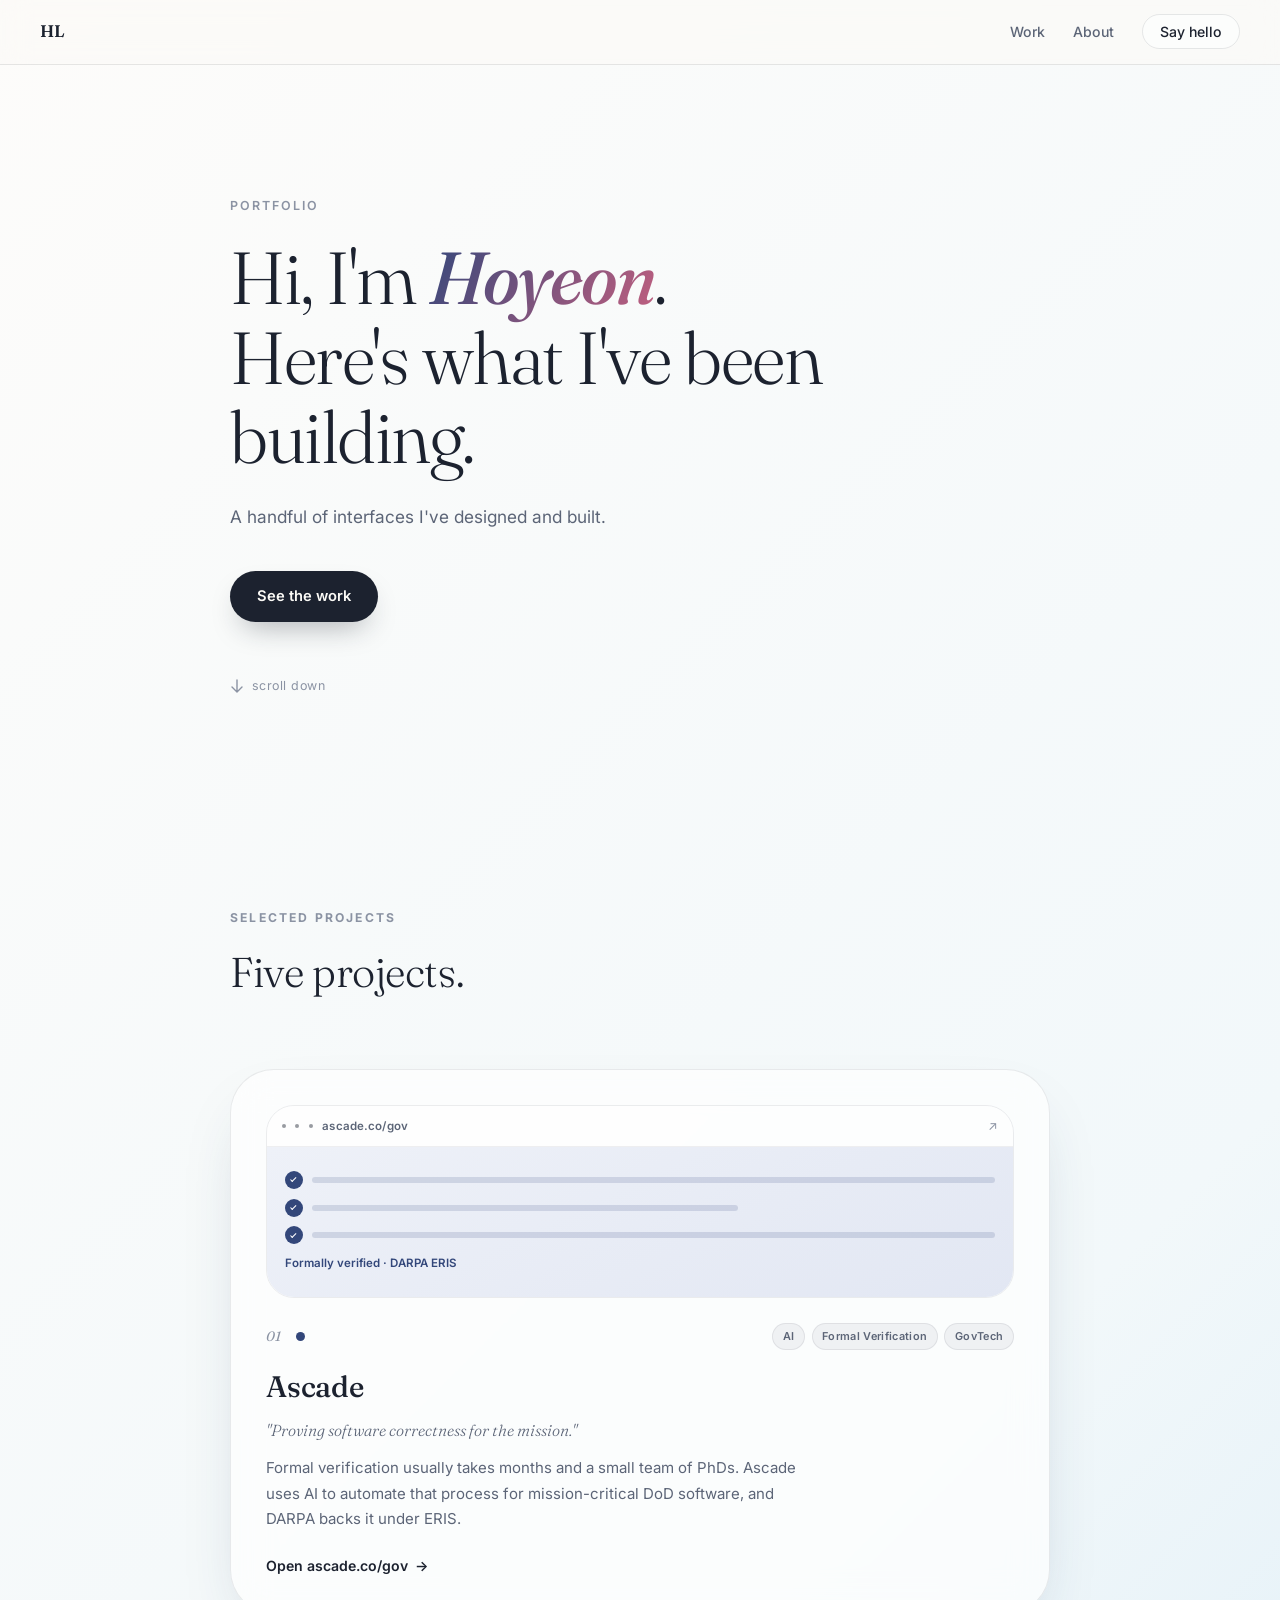
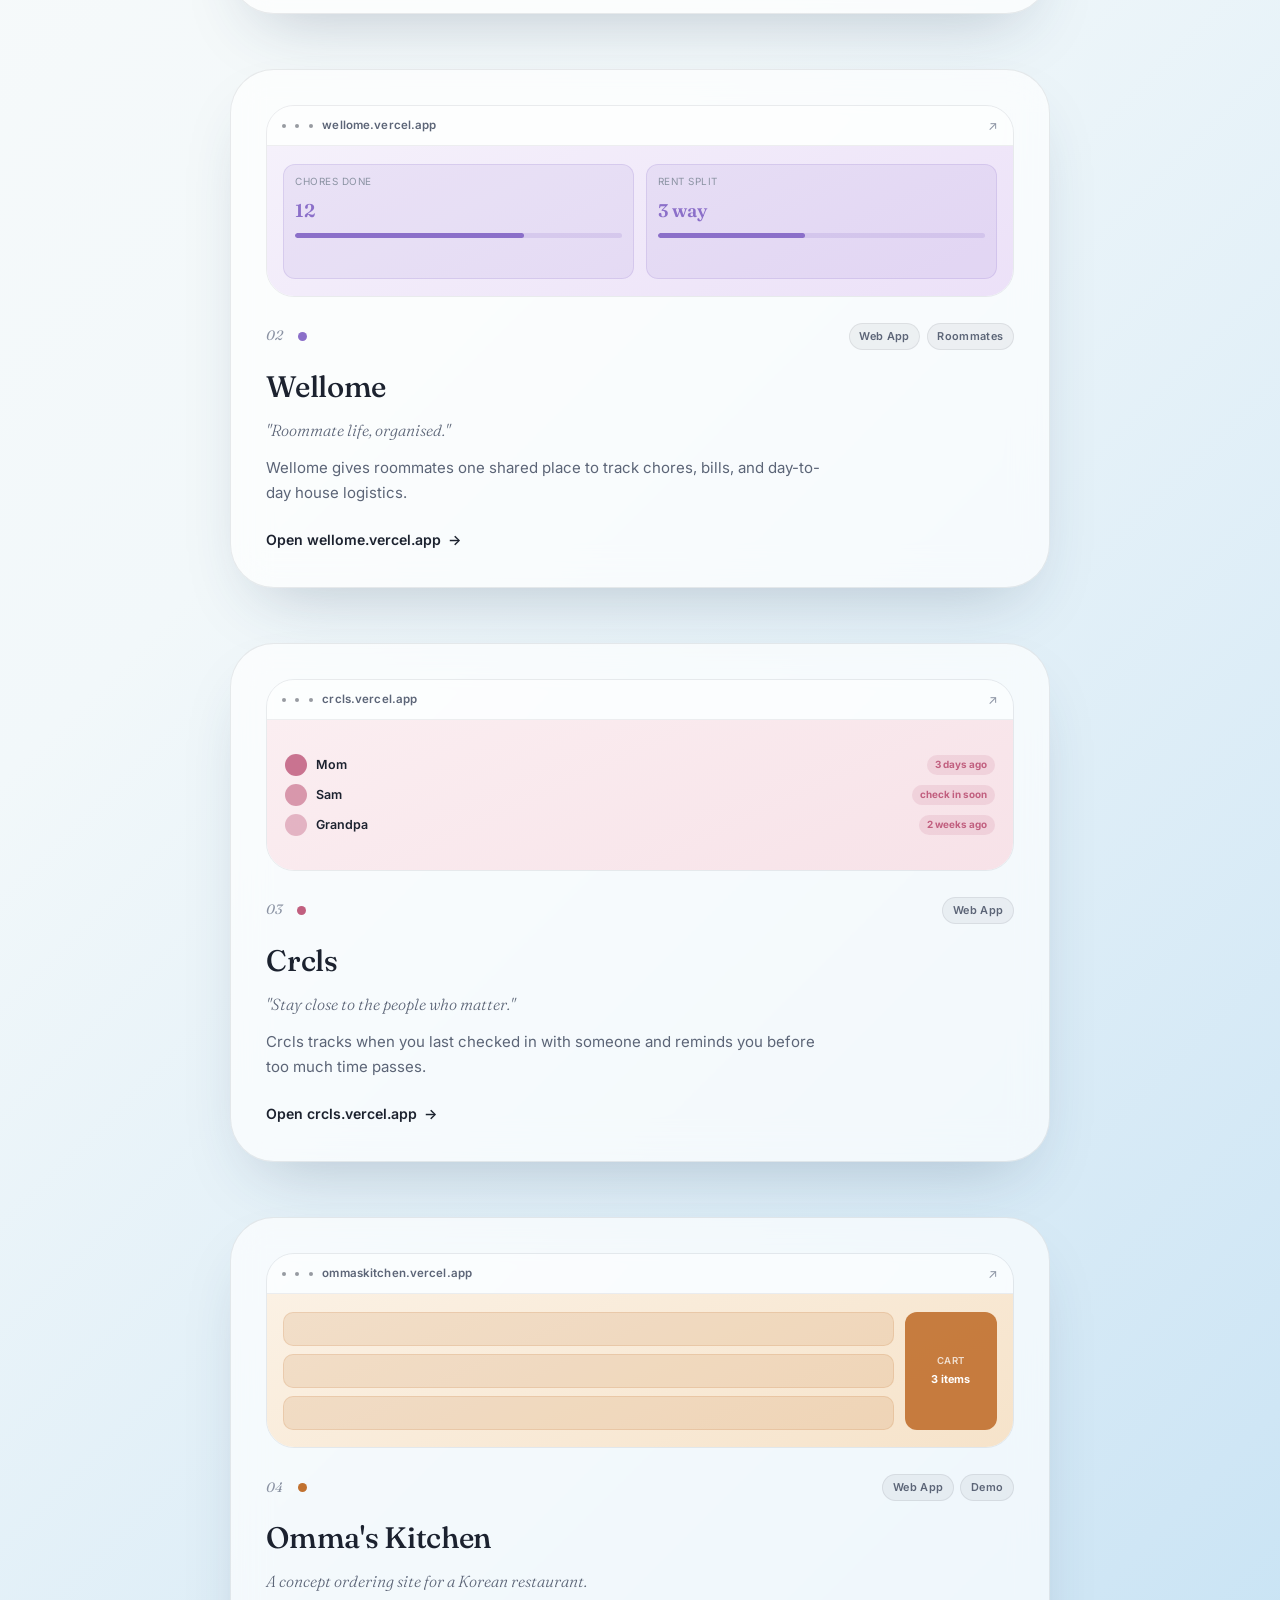
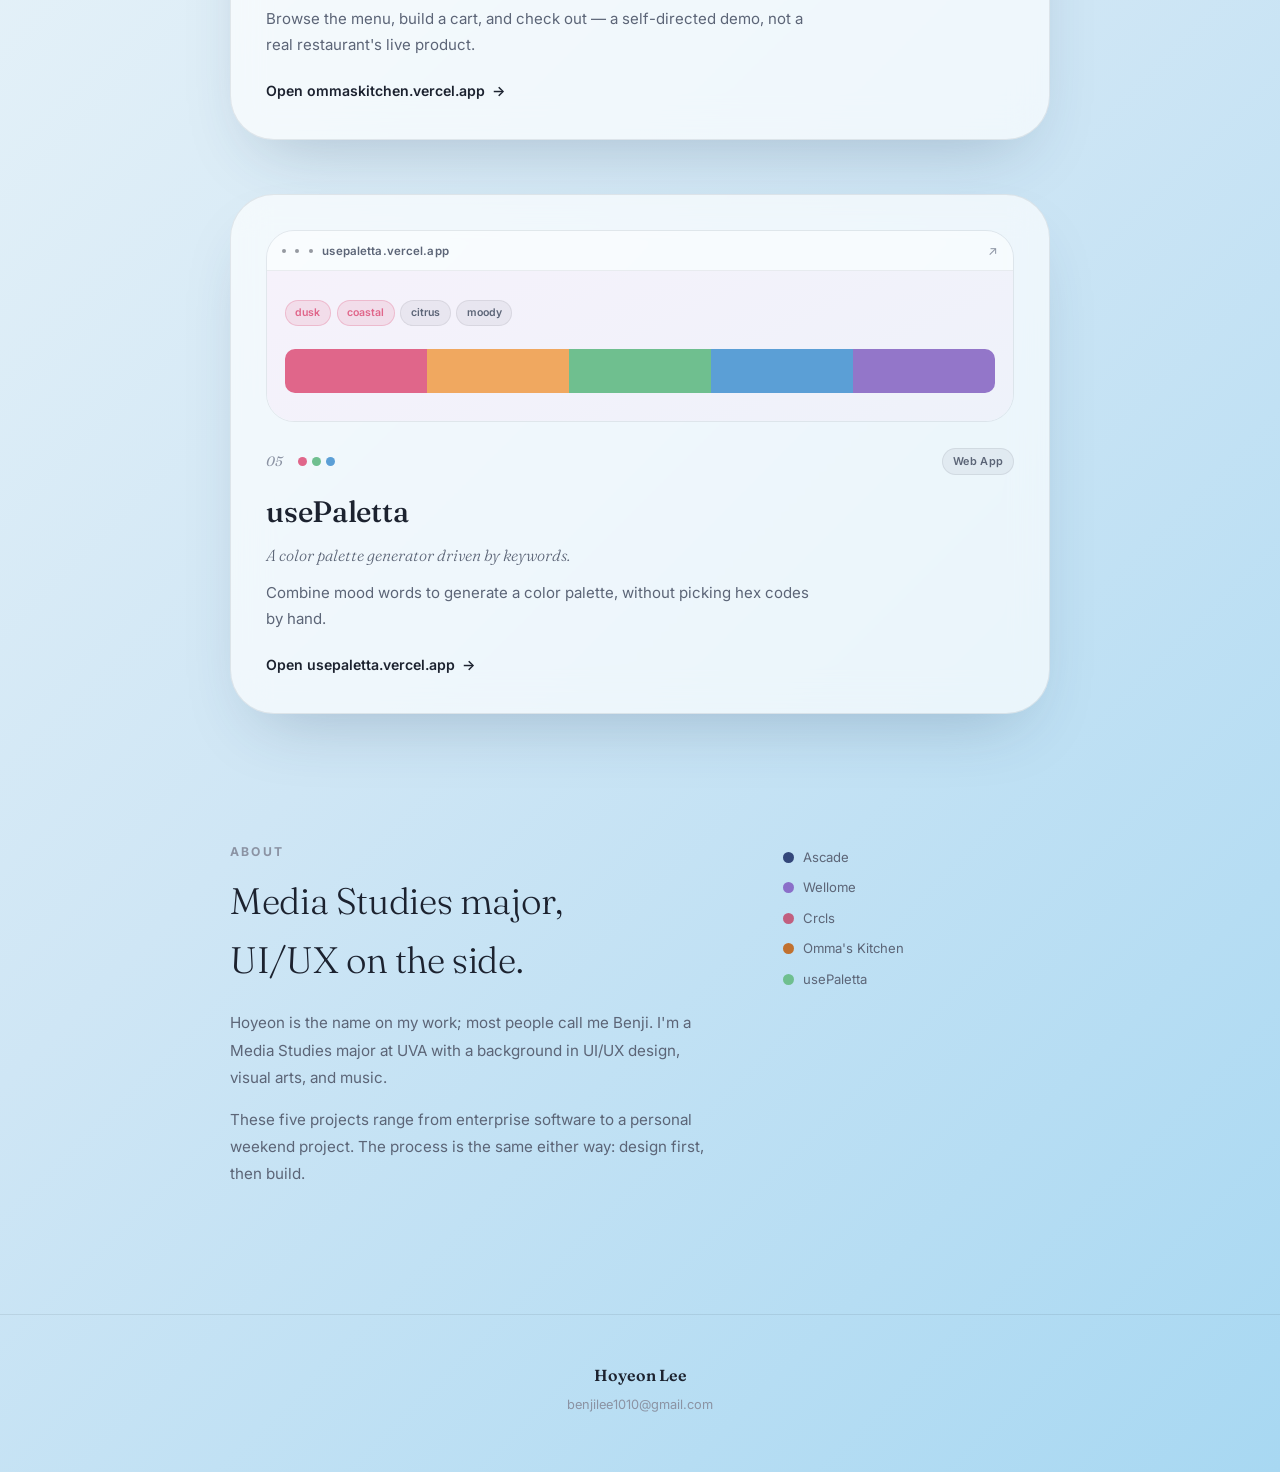
==== index.html @ 2f6b24cb "Clarify Omma's Kitchen is a demo, not a real restaurant product Co-Authored-By: Claude Sonnet 5 <nor" ====
<!DOCTYPE html>
<html lang="en">
<head>
<meta charset="UTF-8" />
<meta name="viewport" content="width=device-width, initial-scale=1.0" />
<title>Hoyeon Lee</title>
<meta name="description" content="Hoyeon Lee's portfolio — Ascade, Wellome, Crcls, Omma's Kitchen, and usePaletta." />
<meta name="color-scheme" content="light" />
<link rel="preconnect" href="https://fonts.googleapis.com" />
<link rel="preconnect" href="https://fonts.gstatic.com" crossorigin />
<link href="https://fonts.googleapis.com/css2?family=Inter:wght@400;500;600;700&family=Fraunces:ital,opsz,wght@0,9..144,300;0,9..144,500;0,9..144,600;1,9..144,300;1,9..144,500&display=swap" rel="stylesheet" />

<style>
  :root {
    color-scheme: light;
    --paper:      #fbfaf6;
    --sky-1:      #fdfcfa;
    --sky-2:      #f2f8fa;
    --sky-3:      #cfe6f5;
    --sky-4:      #a8d8f2;
    --ink:        #1c222f;
    --ink-soft:   #5c6577;
    --ink-faint:  #8b93a3;
    --line:       rgba(28, 34, 47, 0.1);
    --card-bg:    rgba(255, 255, 255, 0.66);
    --card-line:  rgba(28, 34, 47, 0.09);
    --shadow:     0 30px 70px -30px rgba(31, 56, 90, 0.28);

    --c-ascade:   #33477a;
    --c-omma:     #c1712f;
    --c-wellome:  #8b6fc9;
    --c-crcls:    #c15f7f;
    --c-paletta1: #e0668a;
    --c-paletta2: #f0a860;
    --c-paletta3: #6fbf8f;
    --c-paletta4: #5b9fd6;
    --c-paletta5: #9376c9;

    --font-display: 'Fraunces', Georgia, serif;
    --font-body: 'Inter', system-ui, -apple-system, sans-serif;

    font-size: 16px;
  }

  * , *::before, *::after { box-sizing: border-box; margin: 0; padding: 0; }

  html { scroll-behavior: smooth; }
  @media (prefers-reduced-motion: reduce) {
    html { scroll-behavior: auto; }
    * { animation-duration: 0.001ms !important; transition-duration: 0.001ms !important; }
  }

  body {
    font-family: var(--font-body);
    color: var(--ink);
    line-height: 1.6;
    background: linear-gradient(
      135deg,
      var(--sky-1) 0%,
      var(--sky-2) 40%,
      var(--sky-3) 72%,
      var(--sky-4) 100%
    );
    overflow-x: hidden;
  }

  a { color: inherit; }

  ::selection { background: var(--sky-4); color: var(--ink); }

  /* ── NAV ─────────────────────────────────────────── */
  .nav {
    position: fixed;
    top: 0; left: 0; right: 0;
    z-index: 100;
    display: flex;
    align-items: center;
    justify-content: space-between;
    padding: 1.15rem 2.5rem;
    background: rgba(251, 250, 246, 0.68);
    backdrop-filter: blur(14px);
    -webkit-backdrop-filter: blur(14px);
    border-bottom: 1px solid var(--line);
  }

  .nav-mark {
    font-family: var(--font-display);
    font-weight: 600;
    font-size: 1.05rem;
    letter-spacing: -0.02em;
  }

  .nav-links {
    display: flex;
    align-items: center;
    gap: 1.75rem;
    list-style: none;
  }

  .nav-links a {
    text-decoration: none;
    font-size: 0.88rem;
    font-weight: 500;
    color: var(--ink-soft);
    transition: color 0.2s;
  }
  .nav-links a:hover { color: var(--ink); }

  .nav-cta {
    padding: 0.5rem 1.05rem;
    border-radius: 40px;
    border: 1px solid var(--line);
    background: rgba(255, 255, 255, 0.55);
    color: var(--ink) !important;
    transition: background 0.2s, border-color 0.2s;
  }
  .nav-cta:hover { background: #fff; border-color: rgba(28,34,47,0.18); }

  /* ── HERO ────────────────────────────────────────── */
  .hero {
    min-height: 92vh;
    display: flex;
    flex-direction: column;
    justify-content: center;
    padding: 8rem 2.5rem 4rem;
    max-width: 900px;
    margin: 0 auto;
  }

  .hero-eyebrow {
    font-size: 0.78rem;
    font-weight: 600;
    letter-spacing: 0.16em;
    text-transform: uppercase;
    color: var(--ink-faint);
    margin-bottom: 1.4rem;
  }

  .hero-title {
    font-family: var(--font-display);
    font-weight: 300;
    font-size: clamp(2.6rem, 6.4vw, 4.6rem);
    line-height: 1.08;
    letter-spacing: -0.02em;
    text-wrap: balance;
    margin-bottom: 1.6rem;
  }
  .hero-title em {
    font-style: italic;
    font-weight: 500;
    background: linear-gradient(120deg, var(--c-ascade), var(--c-crcls));
    -webkit-background-clip: text;
    background-clip: text;
    -webkit-text-fill-color: transparent;
  }

  .hero-sub {
    font-size: 1.08rem;
    color: var(--ink-soft);
    max-width: 480px;
    line-height: 1.75;
    margin-bottom: 2.4rem;
  }

  .btn-primary {
    display: inline-flex;
    align-items: center;
    gap: 0.5rem;
    width: fit-content;
    padding: 0.85rem 1.7rem;
    background: var(--ink);
    color: var(--paper);
    text-decoration: none;
    border-radius: 40px;
    font-weight: 600;
    font-size: 0.92rem;
    transition: transform 0.2s, box-shadow 0.2s;
    box-shadow: 0 14px 30px -12px rgba(28, 34, 47, 0.4);
  }
  .btn-primary:hover { transform: translateY(-2px); box-shadow: 0 18px 36px -12px rgba(28,34,47,0.5); }

  .scroll-hint {
    margin-top: 3.4rem;
    font-size: 0.78rem;
    color: var(--ink-faint);
    display: flex;
    align-items: center;
    gap: 0.5rem;
    letter-spacing: 0.04em;
  }
  .scroll-hint svg { animation: bob 2.2s ease-in-out infinite; }
  @keyframes bob { 0%,100%{ transform: translateY(0);} 50%{ transform: translateY(5px);} }

  /* ── WORK ────────────────────────────────────────── */
  .work {
    scroll-margin-top: 90px;
    max-width: 900px;
    margin: 0 auto;
    padding: 2rem 2.5rem 6rem;
  }

  .section-header { padding: 3rem 0 4rem; }
  .section-label {
    font-size: 0.76rem;
    font-weight: 700;
    letter-spacing: 0.18em;
    text-transform: uppercase;
    color: var(--ink-faint);
    margin-bottom: 0.7rem;
  }
  .section-title {
    font-family: var(--font-display);
    font-weight: 300;
    font-size: clamp(1.9rem, 3.6vw, 2.6rem);
    letter-spacing: -0.01em;
    text-wrap: balance;
  }

  .cards { display: flex; flex-direction: column; gap: 3.4rem; }

  .card {
    position: relative;
    display: block;
    text-decoration: none;
    color: inherit;
    border-radius: clamp(28px, 5vw, 44px);
    background: var(--card-bg);
    border: 1px solid var(--card-line);
    box-shadow: var(--shadow);
    backdrop-filter: blur(18px);
    -webkit-backdrop-filter: blur(18px);
    padding: clamp(1.4rem, 3vw, 2.2rem);
    opacity: 0;
    transform: translateY(28px);
    transition: opacity 0.7s ease, transform 0.7s ease, box-shadow 0.3s ease, border-color 0.3s ease;
  }
  .card.visible { opacity: 1; transform: translateY(0); }
  .card:hover {
    box-shadow: 0 40px 90px -32px rgba(31, 56, 90, 0.36);
    border-color: rgba(28,34,47,0.16);
  }
  .card:hover .card-preview { transform: translateY(-3px); }
  .card:hover .card-cta { gap: 0.6rem; }

  .card-preview {
    border-radius: clamp(18px, 3vw, 28px);
    overflow: hidden;
    border: 1px solid rgba(28,34,47,0.08);
    margin-bottom: 1.6rem;
    transition: transform 0.35s ease;
  }

  .preview-bar {
    display: flex;
    align-items: center;
    gap: 0.6rem;
    padding: 0.6rem 0.9rem;
    background: rgba(255,255,255,0.5);
    border-bottom: 1px solid rgba(28,34,47,0.07);
  }
  .preview-dot { width: 4px; height: 4px; border-radius: 50%; background: currentColor; opacity: .45; }
  .preview-url {
    font-family: var(--font-body);
    font-size: 0.72rem;
    font-weight: 600;
    letter-spacing: 0.01em;
    color: var(--ink-soft);
  }
  .preview-arrow {
    margin-left: auto;
    font-size: 0.78rem;
    color: var(--ink-faint);
  }

  .preview-content { padding: 1.4rem 1.1rem; min-height: 150px; display: flex; flex-direction: column; justify-content: center; gap: 0.6rem; }

  .card-num {
    font-family: var(--font-display);
    font-style: italic;
    font-size: 0.85rem;
    color: var(--ink-faint);
  }

  .card-meta {
    display: flex;
    align-items: center;
    gap: 0.9rem;
    margin-bottom: 0.8rem;
  }

  .swatch-key { display: flex; gap: 0.32rem; }
  .swatch-key span { width: 9px; height: 9px; border-radius: 50%; display: block; }

  .tags { display: flex; gap: 0.4rem; flex-wrap: wrap; margin-left: auto; }
  .tag {
    font-size: 0.68rem;
    font-weight: 600;
    letter-spacing: 0.03em;
    padding: 0.24rem 0.6rem;
    border-radius: 40px;
    background: rgba(28,34,47,0.05);
    color: var(--ink-soft);
    border: 1px solid rgba(28,34,47,0.08);
  }

  .card-title {
    font-family: var(--font-display);
    font-weight: 500;
    font-size: clamp(1.4rem, 2.6vw, 1.85rem);
    letter-spacing: -0.01em;
    margin-bottom: 0.5rem;
  }

  .card-tagline {
    font-family: var(--font-display);
    font-style: italic;
    font-weight: 300;
    font-size: 1rem;
    color: var(--ink-soft);
    margin-bottom: 0.7rem;
  }

  .card-desc {
    font-size: 0.94rem;
    color: var(--ink-soft);
    line-height: 1.7;
    max-width: 560px;
    margin-bottom: 1.3rem;
  }

  .card-cta {
    display: inline-flex;
    align-items: center;
    gap: 0.4rem;
    font-weight: 600;
    font-size: 0.88rem;
    transition: gap 0.2s ease;
  }

  /* ── project-specific preview art ─────────────────── */
  .preview-ascade .preview-content { background: linear-gradient(155deg, #eef1f8, #e2e7f3); }
  .ascade-row { display: flex; align-items: center; gap: 0.55rem; }
  .ascade-check {
    width: 18px; height: 18px; border-radius: 50%;
    background: var(--c-ascade); flex-shrink: 0;
    display: flex; align-items: center; justify-content: center;
  }
  .ascade-check::after { content: ''; width: 6px; height: 3px; border-left: 1.5px solid #fff; border-bottom: 1.5px solid #fff; transform: rotate(-45deg) translateY(-1px); }
  .ascade-bar { height: 6px; border-radius: 4px; background: rgba(51,71,122,0.16); flex: 1; }
  .ascade-bar.short { max-width: 60%; }
  .ascade-line { font-size: 0.72rem; color: var(--c-ascade); font-weight: 600; }

  .preview-omma .preview-content { background: linear-gradient(155deg, #fbf1e4, #f6e3ca); flex-direction: row; align-items: stretch; gap: 0.7rem; padding: 1.1rem 1rem; }
  .omma-menu { flex: 1; display: flex; flex-direction: column; gap: 0.5rem; justify-content: center; }
  .omma-item { height: 34px; border-radius: 10px; background: rgba(193,113,47,0.14); border: 1px solid rgba(193,113,47,0.16); }
  .omma-cart { width: 92px; flex-shrink: 0; border-radius: 12px; background: rgba(193,113,47,0.9); color: #fff; display: flex; flex-direction: column; align-items: center; justify-content: center; gap: 0.2rem; font-size: 0.68rem; font-weight: 700; }
  .omma-cart span:first-child { font-size: 0.6rem; font-weight: 600; opacity: 0.75; text-transform: uppercase; letter-spacing: 0.05em; }

  .preview-wellome .preview-content { background: linear-gradient(155deg, #f5f1fb, #ece1f8); flex-direction: row; gap: 0.7rem; padding: 1.1rem 1rem; }
  .wl-card { flex: 1; background: rgba(139,111,201,0.1); border: 1px solid rgba(139,111,201,0.18); border-radius: 12px; padding: 0.6rem 0.7rem; display: flex; flex-direction: column; gap: 0.35rem; }
  .wl-label { font-size: 0.62rem; color: var(--ink-faint); text-transform: uppercase; letter-spacing: 0.05em; }
  .wl-num { font-family: var(--font-display); font-size: 1.15rem; font-weight: 600; color: var(--c-wellome); }
  .wl-bar { height: 5px; border-radius: 40px; background: rgba(139,111,201,0.18); overflow: hidden; margin-top: 0.15rem; }
  .wl-bar-fill { height: 100%; width: 70%; background: var(--c-wellome); border-radius: 40px; }

  .preview-crcls .preview-content { background: linear-gradient(155deg, #fbeef1, #f7e2e8); gap: 0.5rem; }
  .cr-row { display: flex; align-items: center; gap: 0.6rem; }
  .cr-avatar { width: 22px; height: 22px; border-radius: 50%; background: var(--c-crcls); flex-shrink: 0; opacity: 0.85; }
  .cr-name { font-size: 0.78rem; font-weight: 600; color: var(--ink); flex: 1; }
  .cr-chip { font-size: 0.62rem; font-weight: 700; padding: 0.15rem 0.5rem; border-radius: 40px; background: rgba(193,95,127,0.14); color: var(--c-crcls); }

  .preview-paletta .preview-content { background: linear-gradient(155deg, #f6f2fb, #eef2fa); }
  .pal-chips { display: flex; gap: 0.35rem; flex-wrap: wrap; margin-bottom: 0.8rem; }
  .pal-chip { font-size: 0.66rem; font-weight: 600; padding: 0.22rem 0.6rem; border-radius: 40px; background: rgba(28,34,47,0.05); border: 1px solid rgba(28,34,47,0.08); color: var(--ink-soft); }
  .pal-chip.active { background: rgba(224,102,138,0.14); border-color: rgba(224,102,138,0.3); color: var(--c-paletta1); }
  .pal-swatches { display: flex; height: 44px; border-radius: 10px; overflow: hidden; }
  .pal-swatches span { flex: 1; }

  /* ── ABOUT ───────────────────────────────────────── */
  .about {
    scroll-margin-top: 90px;
    max-width: 900px;
    margin: 0 auto;
    padding: 2rem 2.5rem 7rem;
    display: grid;
    grid-template-columns: 1.3fr 0.7fr;
    gap: 3.5rem;
    align-items: start;
  }

  .about-title {
    font-family: var(--font-display);
    font-weight: 300;
    font-size: clamp(1.7rem, 3.2vw, 2.3rem);
    letter-spacing: -0.01em;
    margin-bottom: 1.2rem;
    text-wrap: balance;
  }

  .about-body { font-size: 0.95rem; color: var(--ink-soft); line-height: 1.8; margin-bottom: 0.9rem; max-width: 480px; }

  .about-palette { display: flex; flex-direction: column; gap: 0.6rem; padding-top: 0.3rem; }
  .ap-row { display: flex; align-items: center; gap: 0.6rem; font-size: 0.82rem; color: var(--ink-soft); }
  .ap-dot { width: 11px; height: 11px; border-radius: 50%; flex-shrink: 0; }

  /* ── FOOTER ──────────────────────────────────────── */
  .footer {
    padding: 3rem 2.5rem 3.5rem;
    text-align: center;
    display: flex;
    flex-direction: column;
    gap: 0.4rem;
    border-top: 1px solid rgba(28,34,47,0.09);
  }
  .footer-name { font-family: var(--font-display); font-weight: 600; font-size: 1rem; }
  .footer-copy { font-size: 0.8rem; color: var(--ink-faint); }
  .footer a { text-decoration: none; }
  .footer a:hover { color: var(--ink); }

  /* ── RESPONSIVE ──────────────────────────────────── */
  @media (max-width: 720px) {
    .nav { padding: 1rem 1.4rem; }
    .nav-links { gap: 1rem; }
    .hero { padding: 7rem 1.4rem 3rem; }
    .work { padding: 1rem 1.4rem 4rem; }
    .about { grid-template-columns: 1fr; padding: 1rem 1.4rem 5rem; gap: 2rem; }
    .preview-omma .preview-content,
    .preview-wellome .preview-content { flex-direction: column; }
    .omma-cart { width: 100%; flex-direction: row; justify-content: center; gap: 0.4rem; padding: 0.5rem; }
  }
</style>
</head>
<body>

<nav class="nav">
  <span class="nav-mark">HL</span>
  <ul class="nav-links">
    <li><a href="#work">Work</a></li>
    <li><a href="#about">About</a></li>
    <li><a href="mailto:benjilee1010@gmail.com" class="nav-cta">Say hello</a></li>
  </ul>
</nav>

<section class="hero">
  <p class="hero-eyebrow">Portfolio</p>
  <h1 class="hero-title">Hi, I'm <em>Hoyeon</em>.<br>Here's what I've been building.</h1>
  <p class="hero-sub">
    A handful of interfaces I've designed and built.
  </p>
  <a href="#work" class="btn-primary">See the work</a>
  <div class="scroll-hint">
    <svg width="14" height="14" viewBox="0 0 14 14" fill="none"><path d="M7 1v11M2 8l5 5 5-5" stroke="currentColor" stroke-width="1.4" stroke-linecap="round" stroke-linejoin="round"/></svg>
    scroll down
  </div>
</section>

<section class="work" id="work">
  <div class="section-header">
    <p class="section-label">Selected projects</p>
    <h2 class="section-title">Five projects.</h2>
  </div>

  <div class="cards">

    <a class="card" data-index="01" href="https://ascade.co/gov" target="_blank" rel="noopener">
      <div class="card-preview preview-ascade">
        <div class="preview-bar">
          <span class="preview-dot"></span><span class="preview-dot"></span><span class="preview-dot"></span>
          <span class="preview-url">ascade.co/gov</span>
          <span class="preview-arrow">&#8599;</span>
        </div>
        <div class="preview-content">
          <div class="ascade-row"><div class="ascade-check"></div><div class="ascade-bar"></div></div>
          <div class="ascade-row"><div class="ascade-check"></div><div class="ascade-bar short"></div></div>
          <div class="ascade-row"><div class="ascade-check"></div><div class="ascade-bar"></div></div>
          <p class="ascade-line">Formally verified &middot; DARPA ERIS</p>
        </div>
      </div>
      <div class="card-meta">
        <span class="card-num">01</span>
        <div class="swatch-key"><span style="background:var(--c-ascade)"></span></div>
        <div class="tags"><span class="tag">AI</span><span class="tag">Formal Verification</span><span class="tag">GovTech</span></div>
      </div>
      <h3 class="card-title">Ascade</h3>
      <p class="card-tagline">"Proving software correctness for the mission."</p>
      <p class="card-desc">
        Formal verification usually takes months and a small team of PhDs. Ascade uses AI to
        automate that process for mission-critical DoD software, and DARPA backs it under ERIS.
      </p>
      <span class="card-cta">Open ascade.co/gov <span>&rarr;</span></span>
    </a>

    <a class="card" data-index="02" href="https://wellome.vercel.app/" target="_blank" rel="noopener">
      <div class="card-preview preview-wellome">
        <div class="preview-bar">
          <span class="preview-dot"></span><span class="preview-dot"></span><span class="preview-dot"></span>
          <span class="preview-url">wellome.vercel.app</span>
          <span class="preview-arrow">&#8599;</span>
        </div>
        <div class="preview-content">
          <div class="wl-card">
            <span class="wl-label">Chores done</span>
            <span class="wl-num">12</span>
            <div class="wl-bar"><div class="wl-bar-fill"></div></div>
          </div>
          <div class="wl-card">
            <span class="wl-label">Rent split</span>
            <span class="wl-num">3 way</span>
            <div class="wl-bar"><div class="wl-bar-fill" style="width:45%"></div></div>
          </div>
        </div>
      </div>
      <div class="card-meta">
        <span class="card-num">02</span>
        <div class="swatch-key"><span style="background:var(--c-wellome)"></span></div>
        <div class="tags"><span class="tag">Web App</span><span class="tag">Roommates</span></div>
      </div>
      <h3 class="card-title">Wellome</h3>
      <p class="card-tagline">"Roommate life, organised."</p>
      <p class="card-desc">
        Wellome gives roommates one shared place to track chores, bills, and day-to-day house
        logistics.
      </p>
      <span class="card-cta">Open wellome.vercel.app <span>&rarr;</span></span>
    </a>

    <a class="card" data-index="03" href="https://crcls.vercel.app/" target="_blank" rel="noopener">
      <div class="card-preview preview-crcls">
        <div class="preview-bar">
          <span class="preview-dot"></span><span class="preview-dot"></span><span class="preview-dot"></span>
          <span class="preview-url">crcls.vercel.app</span>
          <span class="preview-arrow">&#8599;</span>
        </div>
        <div class="preview-content">
          <div class="cr-row"><div class="cr-avatar"></div><span class="cr-name">Mom</span><span class="cr-chip">3 days ago</span></div>
          <div class="cr-row"><div class="cr-avatar" style="opacity:.6"></div><span class="cr-name">Sam</span><span class="cr-chip">check in soon</span></div>
          <div class="cr-row"><div class="cr-avatar" style="opacity:.4"></div><span class="cr-name">Grandpa</span><span class="cr-chip">2 weeks ago</span></div>
        </div>
      </div>
      <div class="card-meta">
        <span class="card-num">03</span>
        <div class="swatch-key"><span style="background:var(--c-crcls)"></span></div>
        <div class="tags"><span class="tag">Web App</span></div>
      </div>
      <h3 class="card-title">Crcls</h3>
      <p class="card-tagline">"Stay close to the people who matter."</p>
      <p class="card-desc">
        Crcls tracks when you last checked in with someone and reminds you before too much time
        passes.
      </p>
      <span class="card-cta">Open crcls.vercel.app <span>&rarr;</span></span>
    </a>

    <a class="card" data-index="04" href="https://ommaskitchen.vercel.app/" target="_blank" rel="noopener">
      <div class="card-preview preview-omma">
        <div class="preview-bar">
          <span class="preview-dot"></span><span class="preview-dot"></span><span class="preview-dot"></span>
          <span class="preview-url">ommaskitchen.vercel.app</span>
          <span class="preview-arrow">&#8599;</span>
        </div>
        <div class="preview-content">
          <div class="omma-menu">
            <div class="omma-item"></div>
            <div class="omma-item"></div>
            <div class="omma-item"></div>
          </div>
          <div class="omma-cart"><span>Cart</span><span>3 items</span></div>
        </div>
      </div>
      <div class="card-meta">
        <span class="card-num">04</span>
        <div class="swatch-key"><span style="background:var(--c-omma)"></span></div>
        <div class="tags"><span class="tag">Web App</span><span class="tag">Demo</span></div>
      </div>
      <h3 class="card-title">Omma's Kitchen</h3>
      <p class="card-tagline">A concept ordering site for a Korean restaurant.</p>
      <p class="card-desc">
        Browse the menu, build a cart, and check out — a self-directed demo, not a real
        restaurant's live product.
      </p>
      <span class="card-cta">Open ommaskitchen.vercel.app <span>&rarr;</span></span>
    </a>

    <a class="card" data-index="05" href="https://usepaletta.vercel.app/" target="_blank" rel="noopener">
      <div class="card-preview preview-paletta">
        <div class="preview-bar">
          <span class="preview-dot"></span><span class="preview-dot"></span><span class="preview-dot"></span>
          <span class="preview-url">usepaletta.vercel.app</span>
          <span class="preview-arrow">&#8599;</span>
        </div>
        <div class="preview-content">
          <div class="pal-chips">
            <span class="pal-chip active">dusk</span>
            <span class="pal-chip active">coastal</span>
            <span class="pal-chip">citrus</span>
            <span class="pal-chip">moody</span>
          </div>
          <div class="pal-swatches">
            <span style="background:var(--c-paletta1)"></span>
            <span style="background:var(--c-paletta2)"></span>
            <span style="background:var(--c-paletta3)"></span>
            <span style="background:var(--c-paletta4)"></span>
            <span style="background:var(--c-paletta5)"></span>
          </div>
        </div>
      </div>
      <div class="card-meta">
        <span class="card-num">05</span>
        <div class="swatch-key">
          <span style="background:var(--c-paletta1)"></span>
          <span style="background:var(--c-paletta3)"></span>
          <span style="background:var(--c-paletta4)"></span>
        </div>
        <div class="tags"><span class="tag">Web App</span></div>
      </div>
      <h3 class="card-title">usePaletta</h3>
      <p class="card-tagline">A color palette generator driven by keywords.</p>
      <p class="card-desc">
        Combine mood words to generate a color palette, without picking hex codes by hand.
      </p>
      <span class="card-cta">Open usepaletta.vercel.app <span>&rarr;</span></span>
    </a>

  </div>
</section>

<section class="about" id="about">
  <div>
    <p class="section-label">About</p>
    <h2 class="about-title">Media Studies major,<br>UI/UX on the side.</h2>
    <p class="about-body">
      Hoyeon is the name on my work; most people call me Benji. I'm a Media Studies major at
      UVA with a background in UI/UX design, visual arts, and music.
    </p>
    <p class="about-body">
      These five projects range from enterprise software to a personal weekend project. The
      process is the same either way: design first, then build.
    </p>
  </div>
  <div class="about-palette">
    <div class="ap-row"><span class="ap-dot" style="background:var(--c-ascade)"></span>Ascade</div>
    <div class="ap-row"><span class="ap-dot" style="background:var(--c-wellome)"></span>Wellome</div>
    <div class="ap-row"><span class="ap-dot" style="background:var(--c-crcls)"></span>Crcls</div>
    <div class="ap-row"><span class="ap-dot" style="background:var(--c-omma)"></span>Omma's Kitchen</div>
    <div class="ap-row"><span class="ap-dot" style="background:var(--c-paletta3)"></span>usePaletta</div>
  </div>
</section>

<footer class="footer">
  <p class="footer-name">Hoyeon Lee</p>
  <p class="footer-copy"><a href="mailto:benjilee1010@gmail.com">benjilee1010@gmail.com</a></p>
</footer>

<script>
  var cards = document.querySelectorAll('.card');
  if ('IntersectionObserver' in window) {
    var io = new IntersectionObserver(function (entries) {
      entries.forEach(function (entry) {
        if (entry.isIntersecting) {
          entry.target.classList.add('visible');
          io.unobserve(entry.target);
        }
      });
    }, { threshold: 0.15 });
    cards.forEach(function (c) { io.observe(c); });
  } else {
    cards.forEach(function (c) { c.classList.add('visible'); });
  }
</script>
</body>
</html>
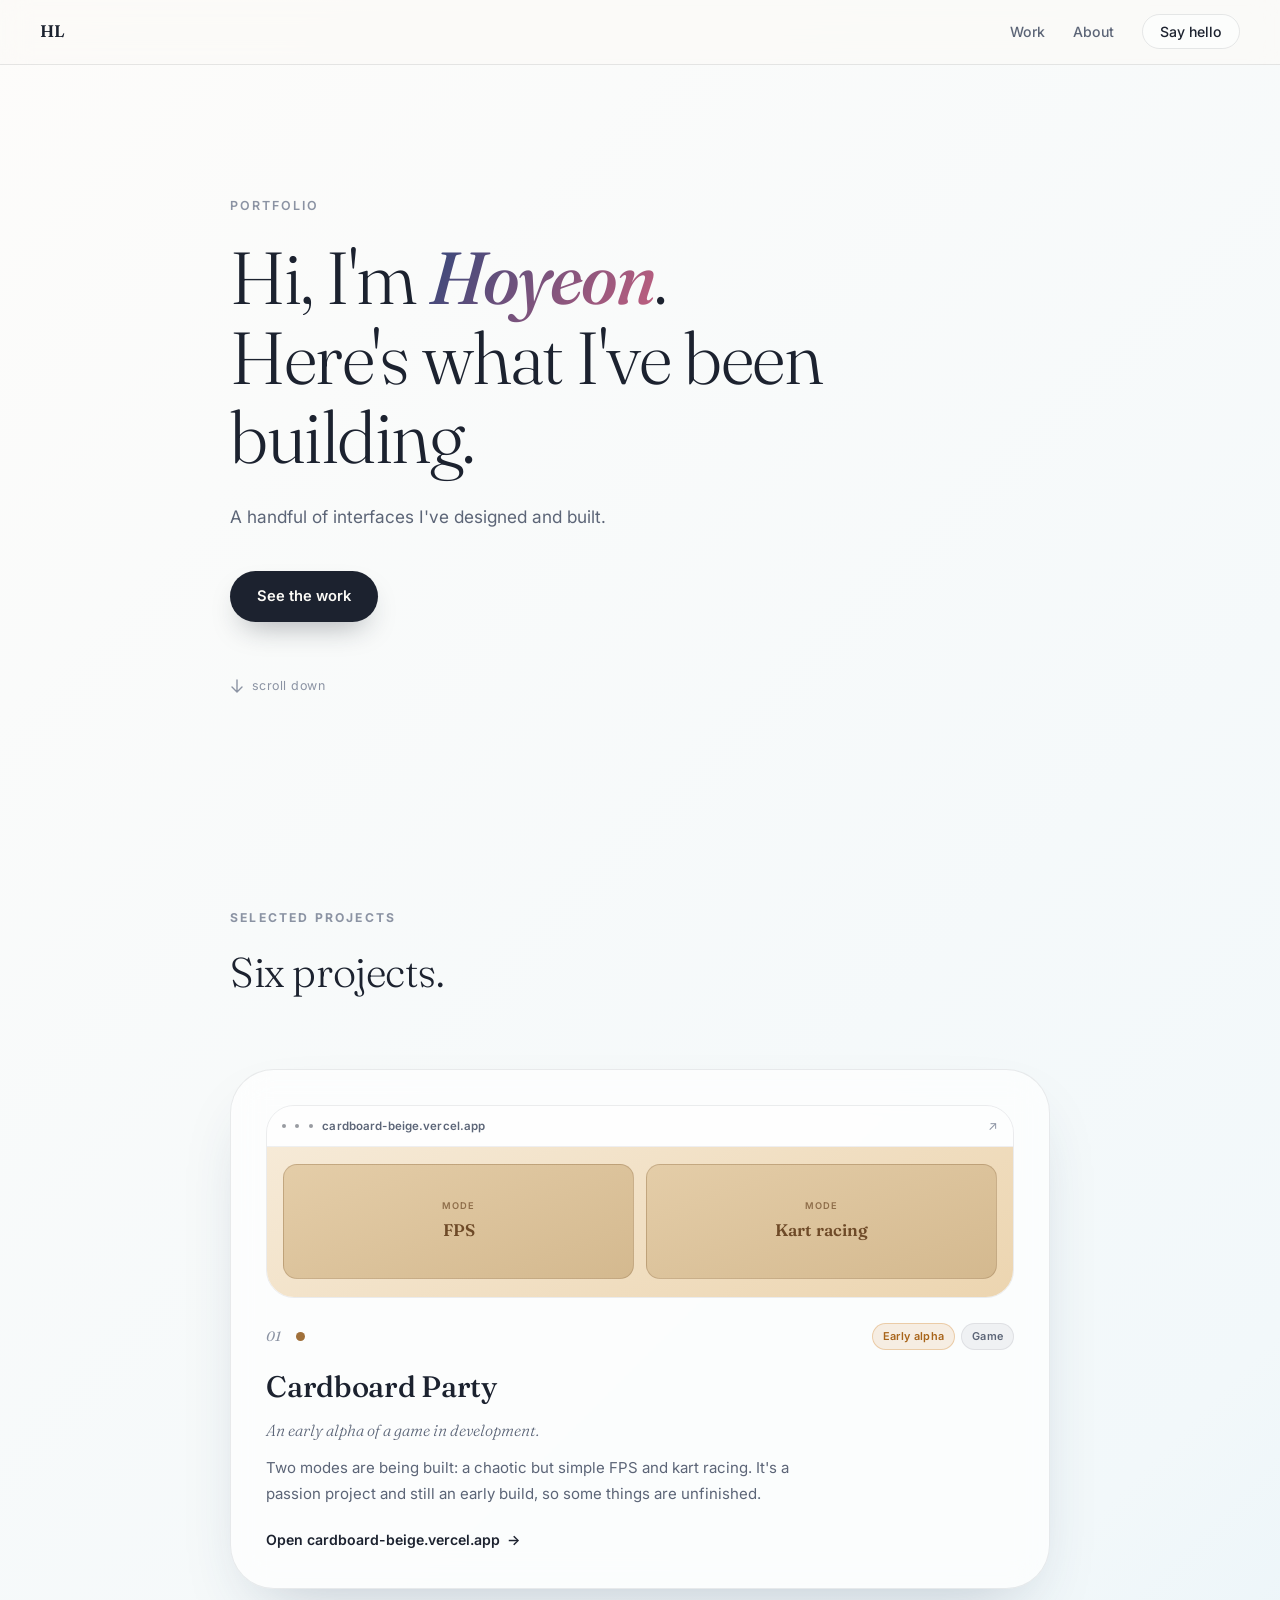
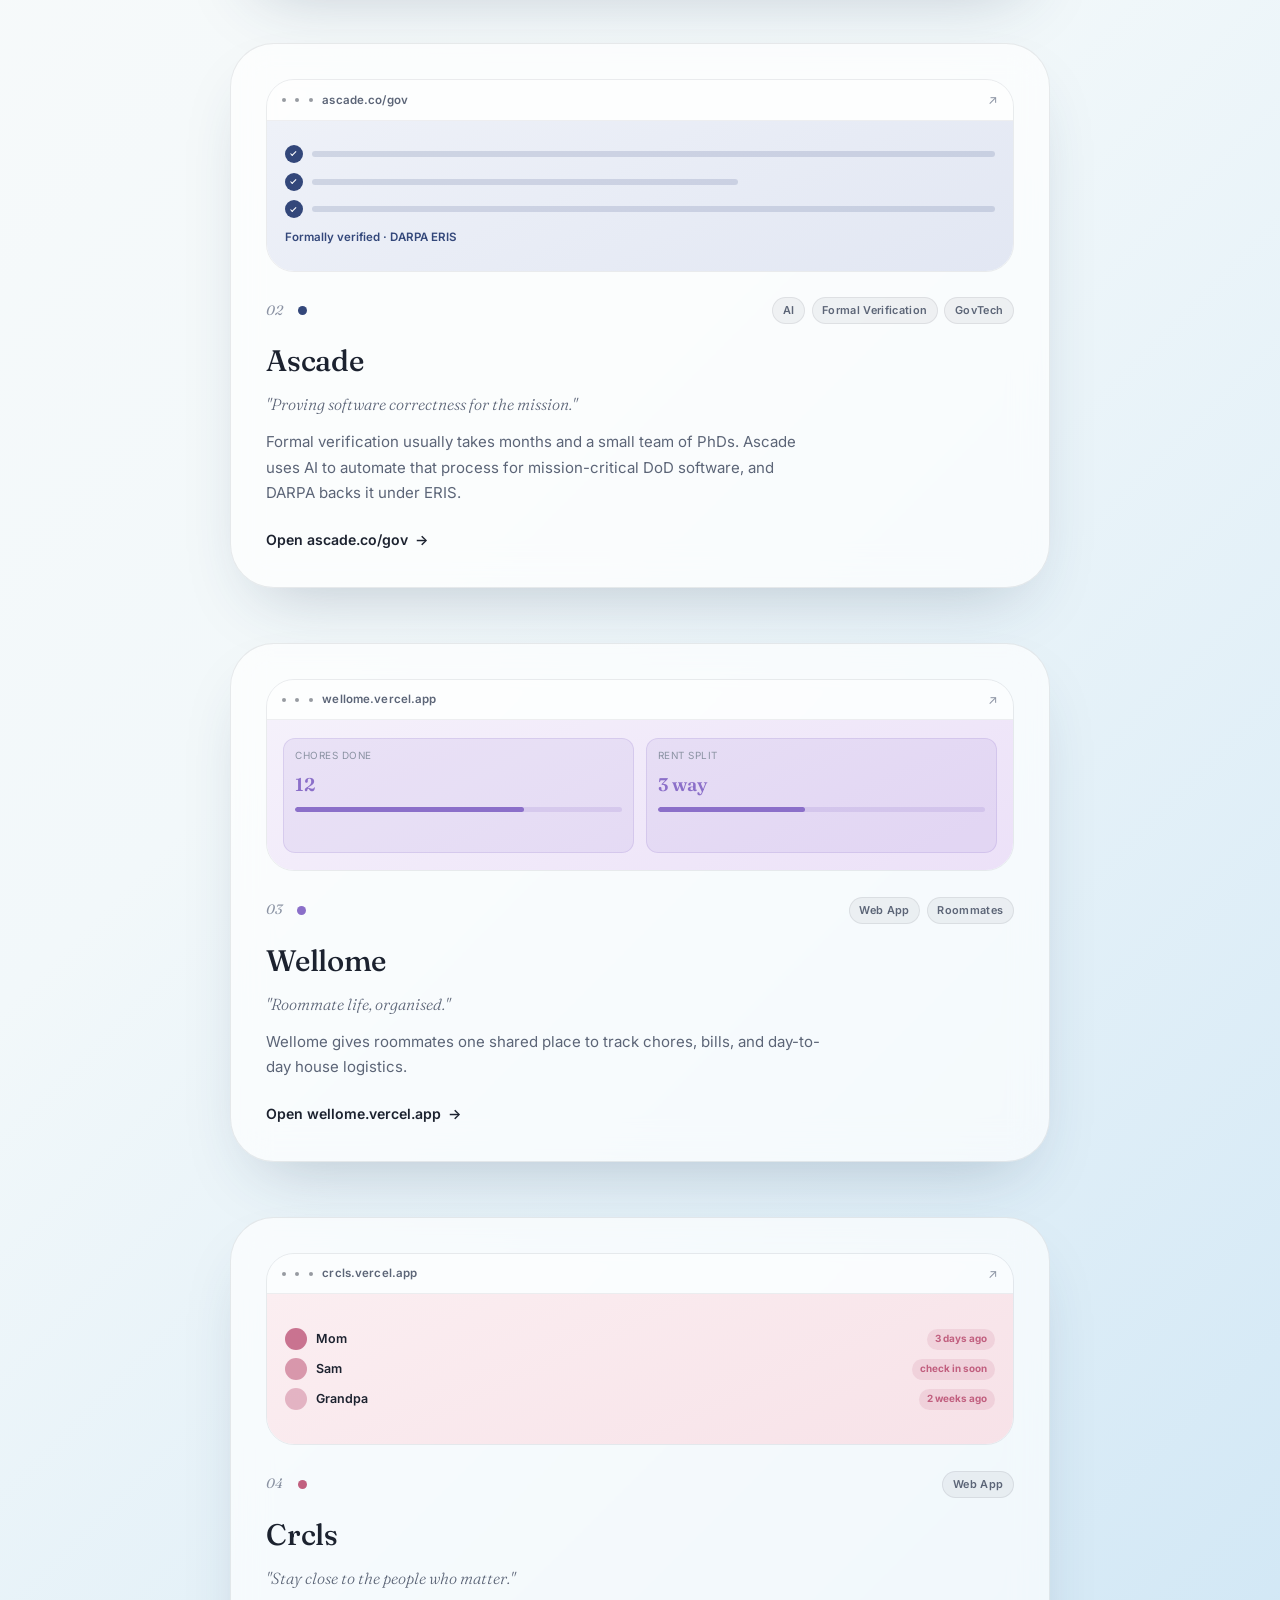
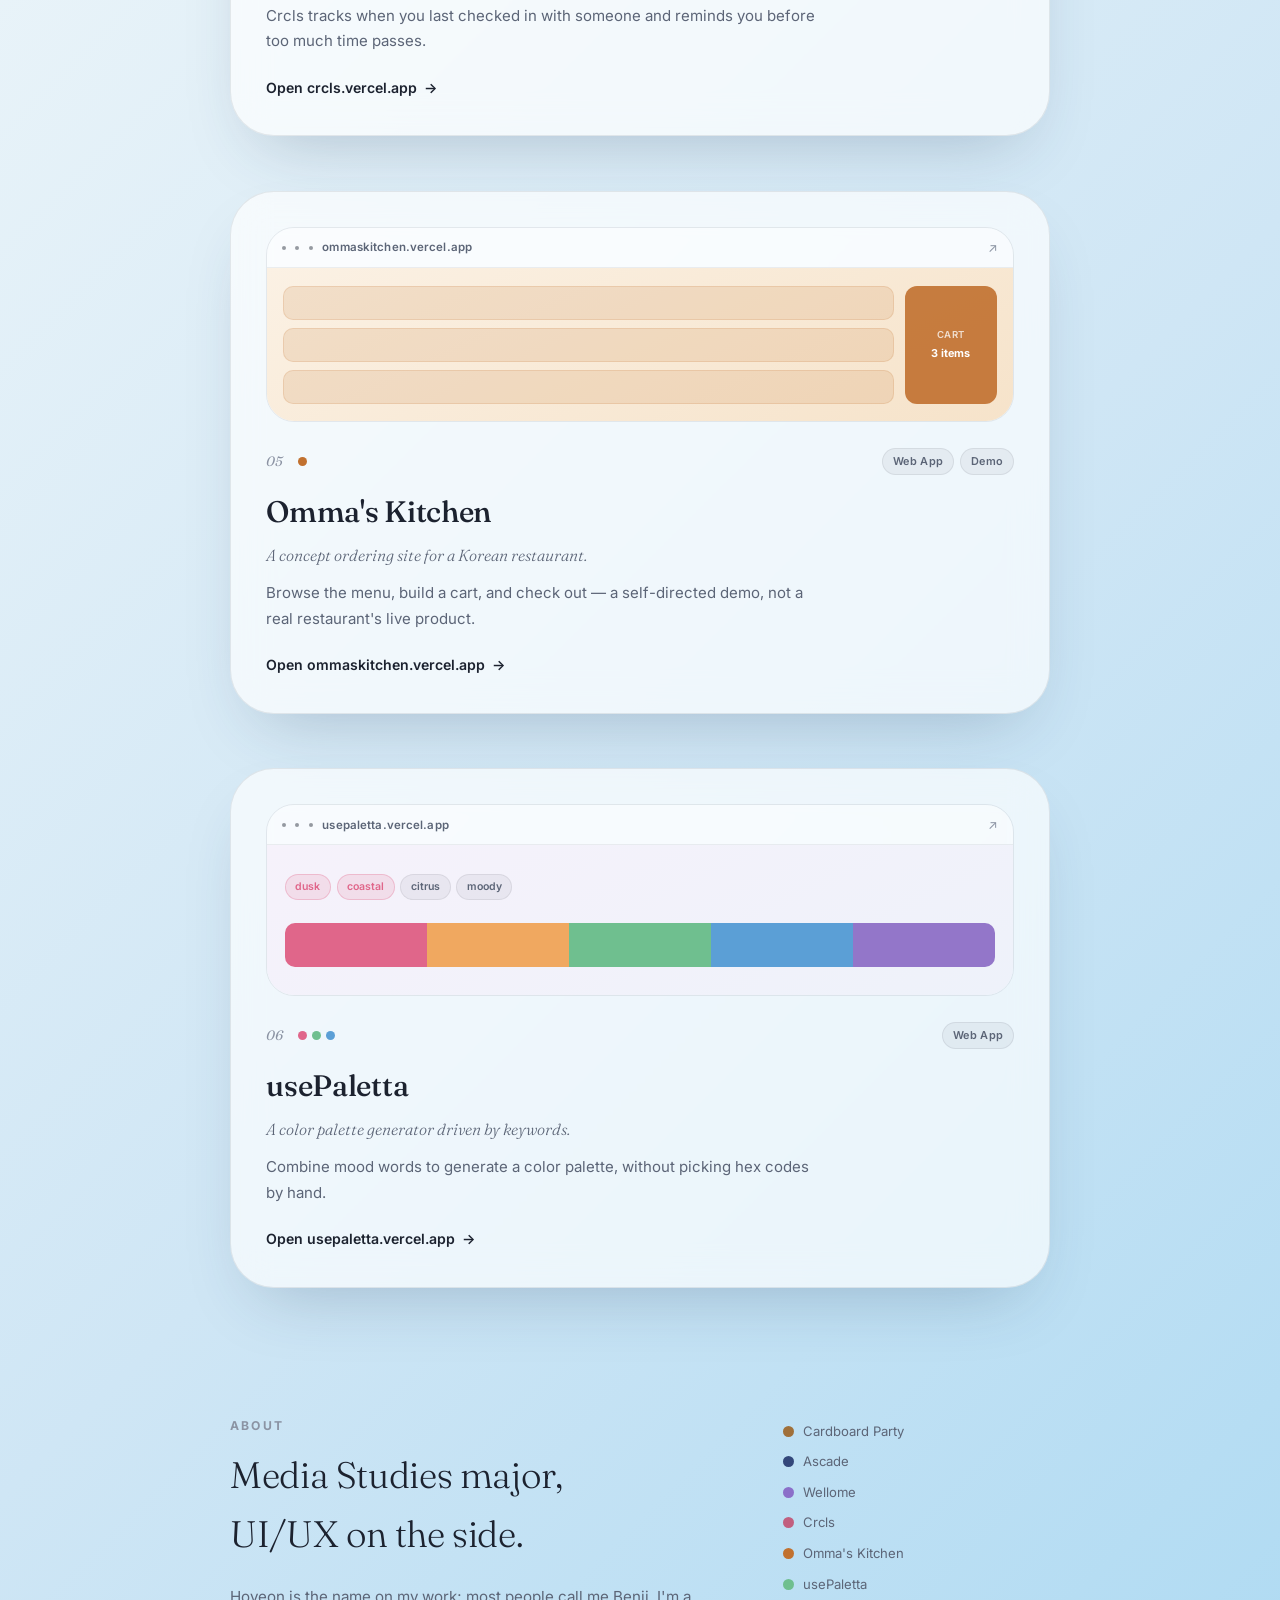
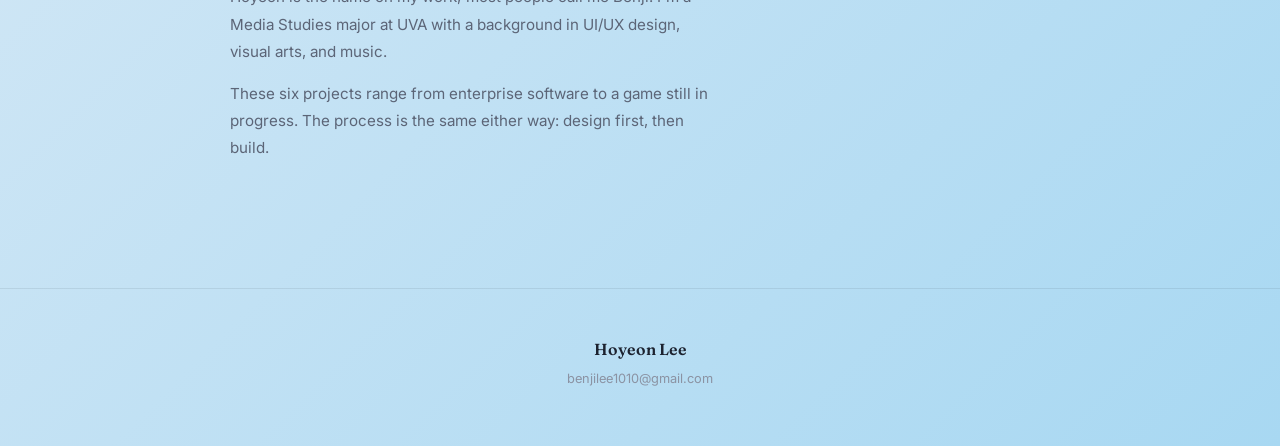
==== commit 3e87ce9d: "Add Cardboard Party (early alpha) with separate FPS and kart racing modes Co-Authored-By: Claude Son" ====
--- a/index.html
+++ b/index.html
@@ -4,7 +4,7 @@
 <meta charset="UTF-8" />
 <meta name="viewport" content="width=device-width, initial-scale=1.0" />
 <title>Hoyeon Lee</title>
-<meta name="description" content="Hoyeon Lee's portfolio — Ascade, Wellome, Crcls, Omma's Kitchen, and usePaletta." />
+<meta name="description" content="Hoyeon Lee's portfolio — Cardboard Party, Ascade, Wellome, Crcls, Omma's Kitchen, and usePaletta." />
 <meta name="color-scheme" content="light" />
 <link rel="preconnect" href="https://fonts.googleapis.com" />
 <link rel="preconnect" href="https://fonts.gstatic.com" crossorigin />
@@ -28,6 +28,7 @@
 
     --c-ascade:   #33477a;
     --c-omma:     #c1712f;
+    --c-cardboard:#a0703a;
     --c-wellome:  #8b6fc9;
     --c-crcls:    #c15f7f;
     --c-paletta1: #e0668a;
@@ -337,7 +338,13 @@
     transition: gap 0.2s ease;
   }
 
+  .tag-wip { background: rgba(212,140,58,0.14); color: #a8641a; border-color: rgba(212,140,58,0.35); }
+
   /* ── project-specific preview art ─────────────────── */
+  .preview-cardboard .preview-content { background: linear-gradient(155deg, #f6ead7, #ecd5b0); flex-direction: row; align-items: stretch; gap: 0.7rem; padding: 1.1rem 1rem; }
+  .cb-mode { flex: 1; border-radius: 14px; background: linear-gradient(160deg, #e4cda8, #d4b98f); border: 1px solid rgba(110,74,40,0.22); display: flex; flex-direction: column; align-items: center; justify-content: center; gap: 0.2rem; padding: 0.9rem 0.6rem; color: #6e4a28; }
+  .cb-mode small { font-size: 0.58rem; font-weight: 600; letter-spacing: 0.1em; text-transform: uppercase; opacity: 0.7; }
+  .cb-mode strong { font-family: var(--font-display); font-size: 1.05rem; font-weight: 600; }
   .preview-ascade .preview-content { background: linear-gradient(155deg, #eef1f8, #e2e7f3); }
   .ascade-row { display: flex; align-items: center; gap: 0.55rem; }
   .ascade-check {
@@ -457,12 +464,38 @@
 <section class="work" id="work">
   <div class="section-header">
     <p class="section-label">Selected projects</p>
-    <h2 class="section-title">Five projects.</h2>
+    <h2 class="section-title">Six projects.</h2>
   </div>
 
   <div class="cards">
 
-    <a class="card" data-index="01" href="https://ascade.co/gov" target="_blank" rel="noopener">
+    <a class="card" data-index="01" href="https://cardboard-beige.vercel.app" target="_blank" rel="noopener">
+      <div class="card-preview preview-cardboard">
+        <div class="preview-bar">
+          <span class="preview-dot"></span><span class="preview-dot"></span><span class="preview-dot"></span>
+          <span class="preview-url">cardboard-beige.vercel.app</span>
+          <span class="preview-arrow">&#8599;</span>
+        </div>
+        <div class="preview-content">
+          <div class="cb-mode"><small>Mode</small><strong>FPS</strong></div>
+          <div class="cb-mode"><small>Mode</small><strong>Kart racing</strong></div>
+        </div>
+      </div>
+      <div class="card-meta">
+        <span class="card-num">01</span>
+        <div class="swatch-key"><span style="background:var(--c-cardboard)"></span></div>
+        <div class="tags"><span class="tag tag-wip">Early alpha</span><span class="tag">Game</span></div>
+      </div>
+      <h3 class="card-title">Cardboard Party</h3>
+      <p class="card-tagline">An early alpha of a game in development.</p>
+      <p class="card-desc">
+        Two modes are being built: a chaotic but simple FPS and kart racing. It's a passion
+        project and still an early build, so some things are unfinished.
+      </p>
+      <span class="card-cta">Open cardboard-beige.vercel.app <span>&rarr;</span></span>
+    </a>
+
+    <a class="card" data-index="02" href="https://ascade.co/gov" target="_blank" rel="noopener">
       <div class="card-preview preview-ascade">
         <div class="preview-bar">
           <span class="preview-dot"></span><span class="preview-dot"></span><span class="preview-dot"></span>
@@ -477,7 +510,7 @@
         </div>
       </div>
       <div class="card-meta">
-        <span class="card-num">01</span>
+        <span class="card-num">02</span>
         <div class="swatch-key"><span style="background:var(--c-ascade)"></span></div>
         <div class="tags"><span class="tag">AI</span><span class="tag">Formal Verification</span><span class="tag">GovTech</span></div>
       </div>
@@ -490,7 +523,7 @@
       <span class="card-cta">Open ascade.co/gov <span>&rarr;</span></span>
     </a>
 
-    <a class="card" data-index="02" href="https://wellome.vercel.app/" target="_blank" rel="noopener">
+    <a class="card" data-index="03" href="https://wellome.vercel.app/" target="_blank" rel="noopener">
       <div class="card-preview preview-wellome">
         <div class="preview-bar">
           <span class="preview-dot"></span><span class="preview-dot"></span><span class="preview-dot"></span>
@@ -511,7 +544,7 @@
         </div>
       </div>
       <div class="card-meta">
-        <span class="card-num">02</span>
+        <span class="card-num">03</span>
         <div class="swatch-key"><span style="background:var(--c-wellome)"></span></div>
         <div class="tags"><span class="tag">Web App</span><span class="tag">Roommates</span></div>
       </div>
@@ -524,7 +557,7 @@
       <span class="card-cta">Open wellome.vercel.app <span>&rarr;</span></span>
     </a>
 
-    <a class="card" data-index="03" href="https://crcls.vercel.app/" target="_blank" rel="noopener">
+    <a class="card" data-index="04" href="https://crcls.vercel.app/" target="_blank" rel="noopener">
       <div class="card-preview preview-crcls">
         <div class="preview-bar">
           <span class="preview-dot"></span><span class="preview-dot"></span><span class="preview-dot"></span>
@@ -538,7 +571,7 @@
         </div>
       </div>
       <div class="card-meta">
-        <span class="card-num">03</span>
+        <span class="card-num">04</span>
         <div class="swatch-key"><span style="background:var(--c-crcls)"></span></div>
         <div class="tags"><span class="tag">Web App</span></div>
       </div>
@@ -551,7 +584,7 @@
       <span class="card-cta">Open crcls.vercel.app <span>&rarr;</span></span>
     </a>
 
-    <a class="card" data-index="04" href="https://ommaskitchen.vercel.app/" target="_blank" rel="noopener">
+    <a class="card" data-index="05" href="https://ommaskitchen.vercel.app/" target="_blank" rel="noopener">
       <div class="card-preview preview-omma">
         <div class="preview-bar">
           <span class="preview-dot"></span><span class="preview-dot"></span><span class="preview-dot"></span>
@@ -568,7 +601,7 @@
         </div>
       </div>
       <div class="card-meta">
-        <span class="card-num">04</span>
+        <span class="card-num">05</span>
         <div class="swatch-key"><span style="background:var(--c-omma)"></span></div>
         <div class="tags"><span class="tag">Web App</span><span class="tag">Demo</span></div>
       </div>
@@ -581,7 +614,7 @@
       <span class="card-cta">Open ommaskitchen.vercel.app <span>&rarr;</span></span>
     </a>
 
-    <a class="card" data-index="05" href="https://usepaletta.vercel.app/" target="_blank" rel="noopener">
+    <a class="card" data-index="06" href="https://usepaletta.vercel.app/" target="_blank" rel="noopener">
       <div class="card-preview preview-paletta">
         <div class="preview-bar">
           <span class="preview-dot"></span><span class="preview-dot"></span><span class="preview-dot"></span>
@@ -605,7 +638,7 @@
         </div>
       </div>
       <div class="card-meta">
-        <span class="card-num">05</span>
+        <span class="card-num">06</span>
         <div class="swatch-key">
           <span style="background:var(--c-paletta1)"></span>
           <span style="background:var(--c-paletta3)"></span>
@@ -633,11 +666,12 @@
       UVA with a background in UI/UX design, visual arts, and music.
     </p>
     <p class="about-body">
-      These five projects range from enterprise software to a personal weekend project. The
+      These six projects range from enterprise software to a game still in progress. The
       process is the same either way: design first, then build.
     </p>
   </div>
   <div class="about-palette">
+    <div class="ap-row"><span class="ap-dot" style="background:var(--c-cardboard)"></span>Cardboard Party</div>
     <div class="ap-row"><span class="ap-dot" style="background:var(--c-ascade)"></span>Ascade</div>
     <div class="ap-row"><span class="ap-dot" style="background:var(--c-wellome)"></span>Wellome</div>
     <div class="ap-row"><span class="ap-dot" style="background:var(--c-crcls)"></span>Crcls</div>
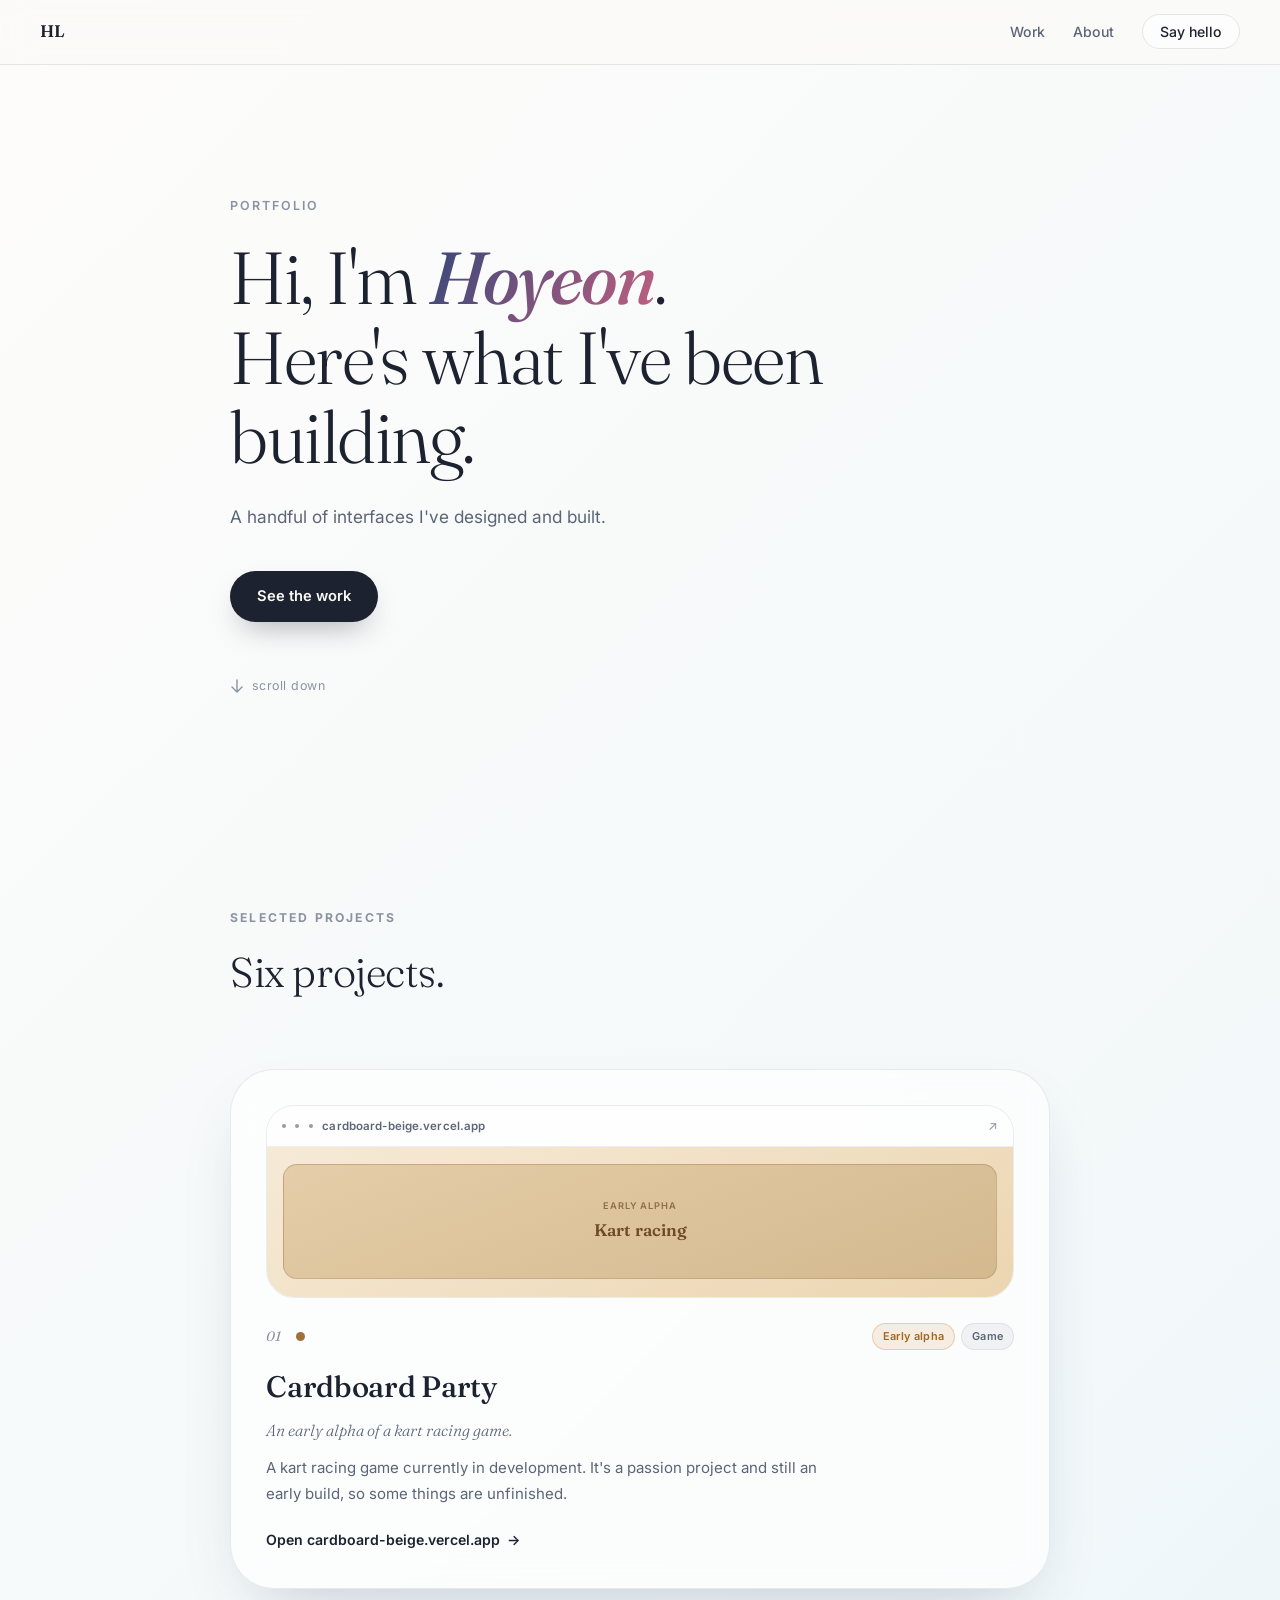
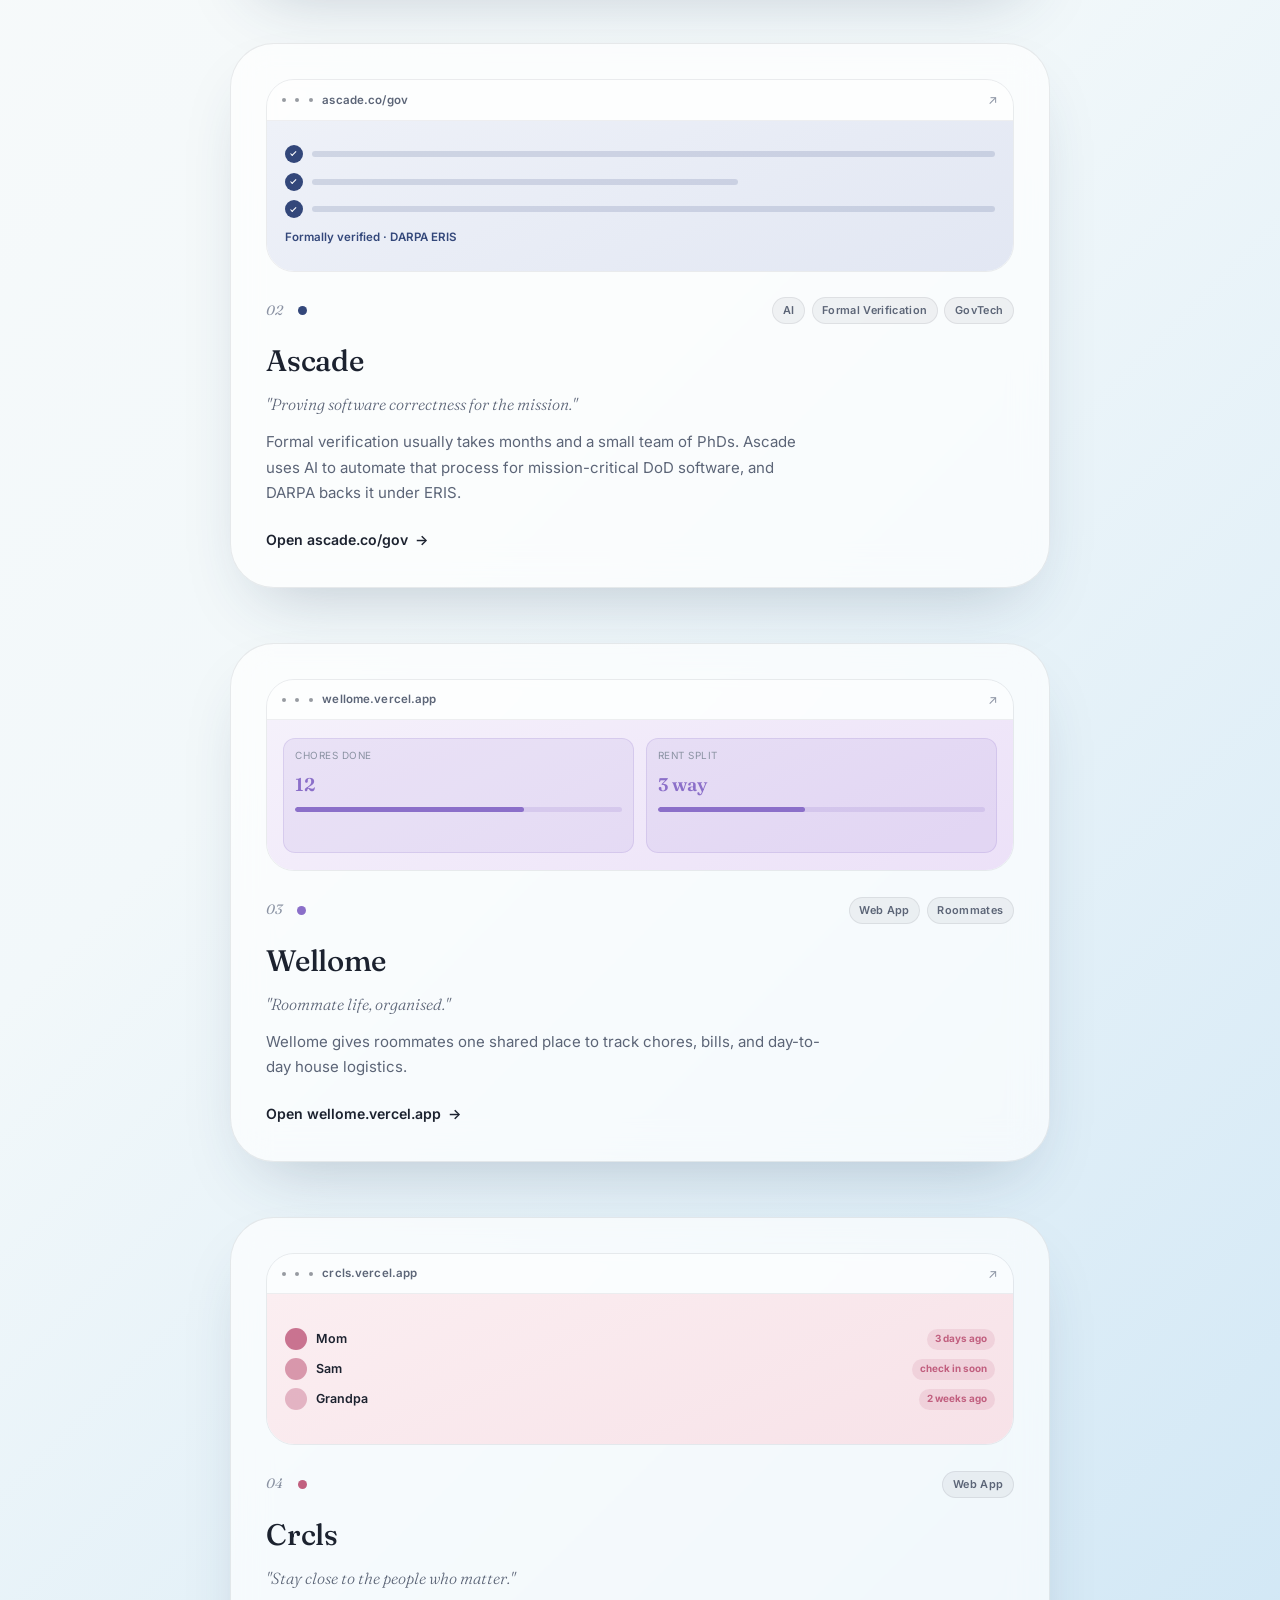
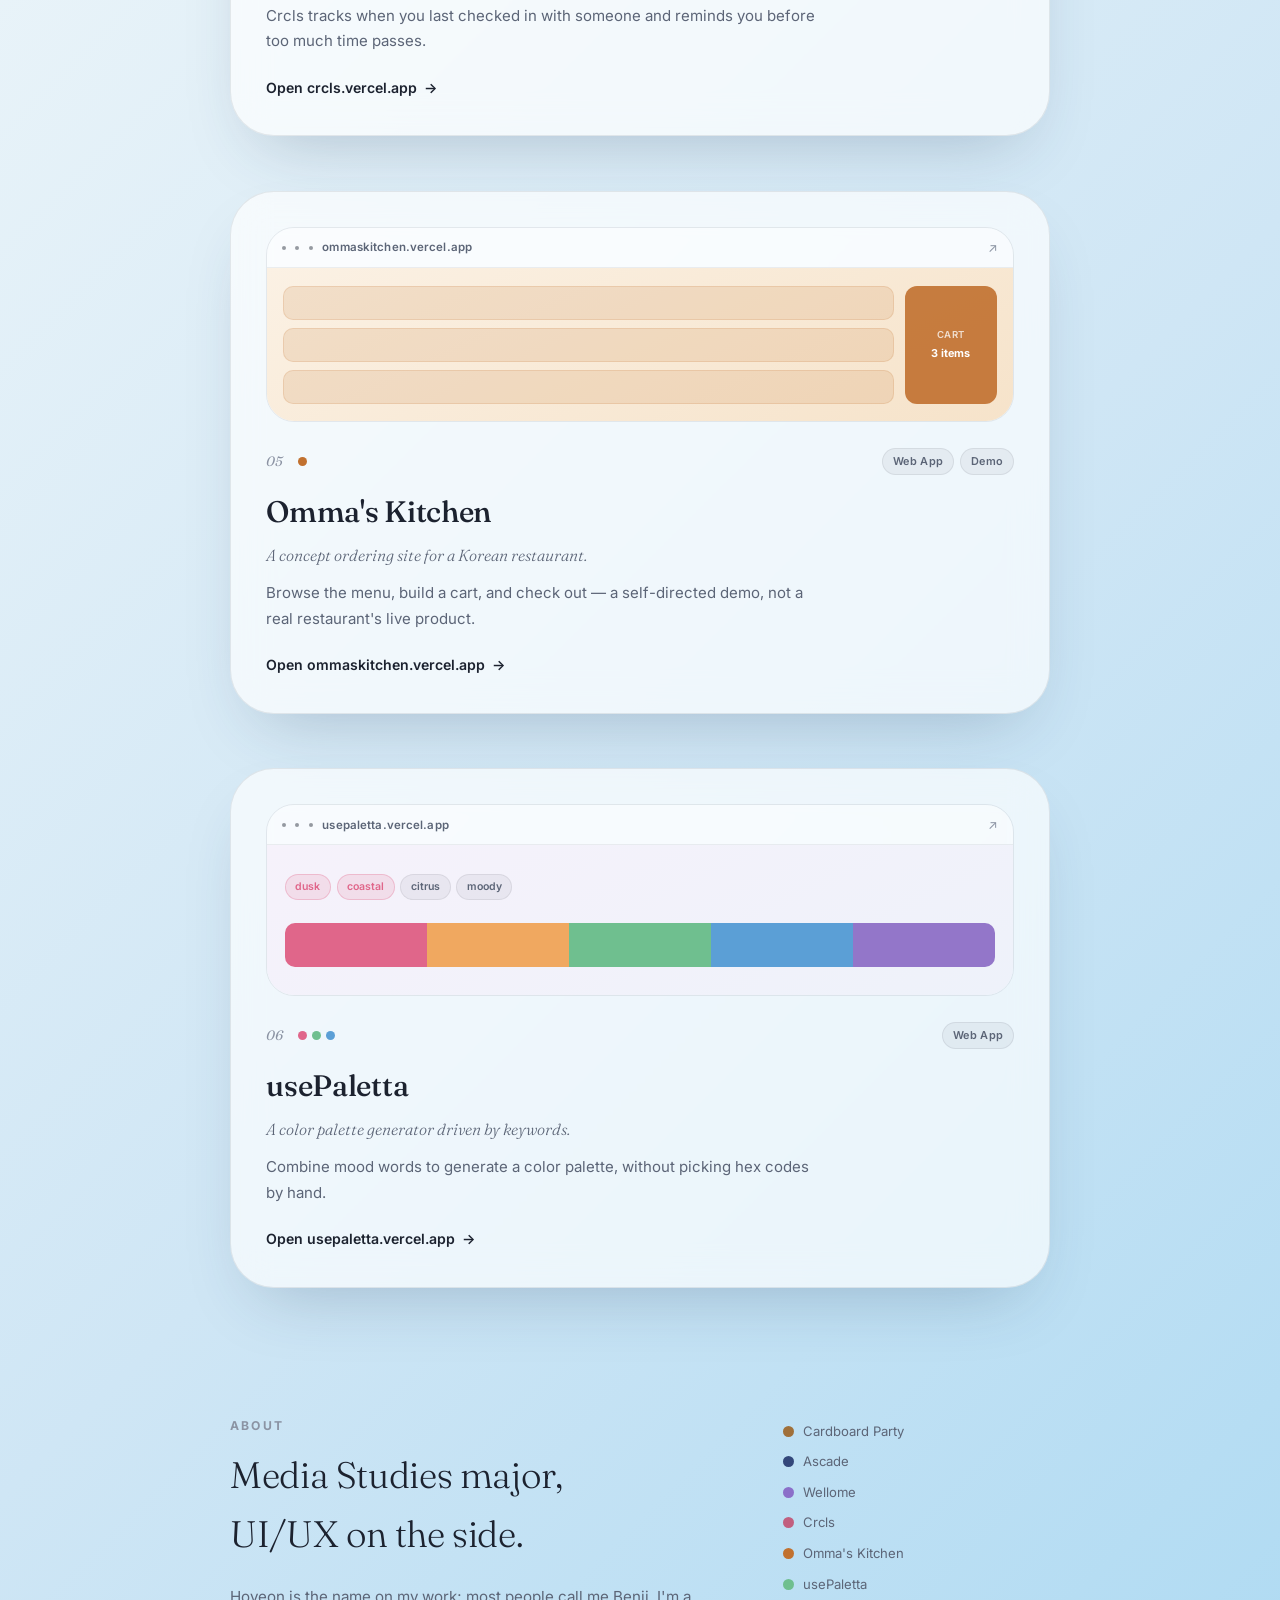
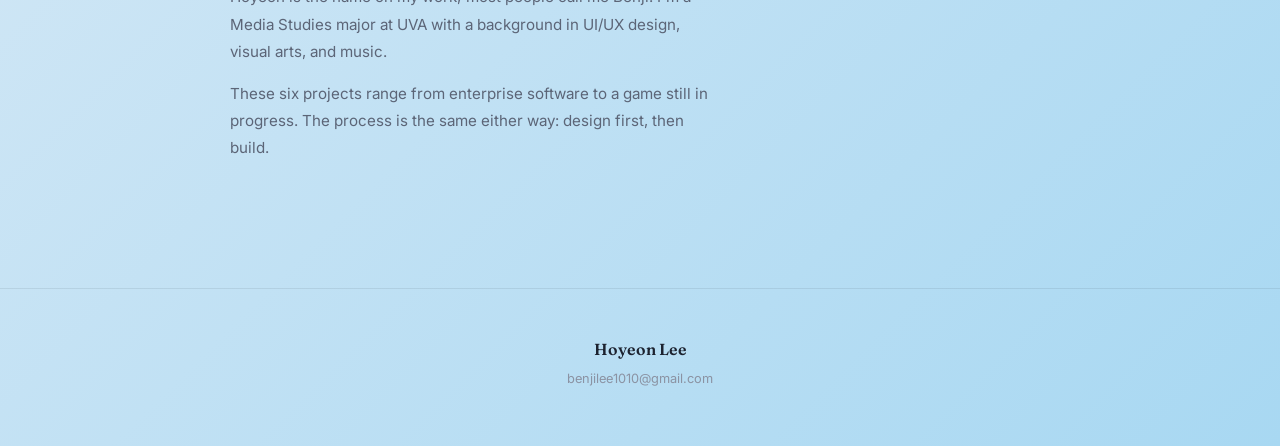
==== commit 01b30f9a: "Cardboard Party is now a kart racing game only; remove FPS Co-Authored-By: Claude Sonnet 5.5 <norepl" ====
--- a/index.html
+++ b/index.html
@@ -477,8 +477,7 @@
           <span class="preview-arrow">&#8599;</span>
         </div>
         <div class="preview-content">
-          <div class="cb-mode"><small>Mode</small><strong>FPS</strong></div>
-          <div class="cb-mode"><small>Mode</small><strong>Kart racing</strong></div>
+          <div class="cb-mode"><small>Early alpha</small><strong>Kart racing</strong></div>
         </div>
       </div>
       <div class="card-meta">
@@ -487,10 +486,10 @@
         <div class="tags"><span class="tag tag-wip">Early alpha</span><span class="tag">Game</span></div>
       </div>
       <h3 class="card-title">Cardboard Party</h3>
-      <p class="card-tagline">An early alpha of a game in development.</p>
+      <p class="card-tagline">An early alpha of a kart racing game.</p>
       <p class="card-desc">
-        Two modes are being built: a chaotic but simple FPS and kart racing. It's a passion
-        project and still an early build, so some things are unfinished.
+        A kart racing game currently in development. It's a passion project and still an early
+        build, so some things are unfinished.
       </p>
       <span class="card-cta">Open cardboard-beige.vercel.app <span>&rarr;</span></span>
     </a>
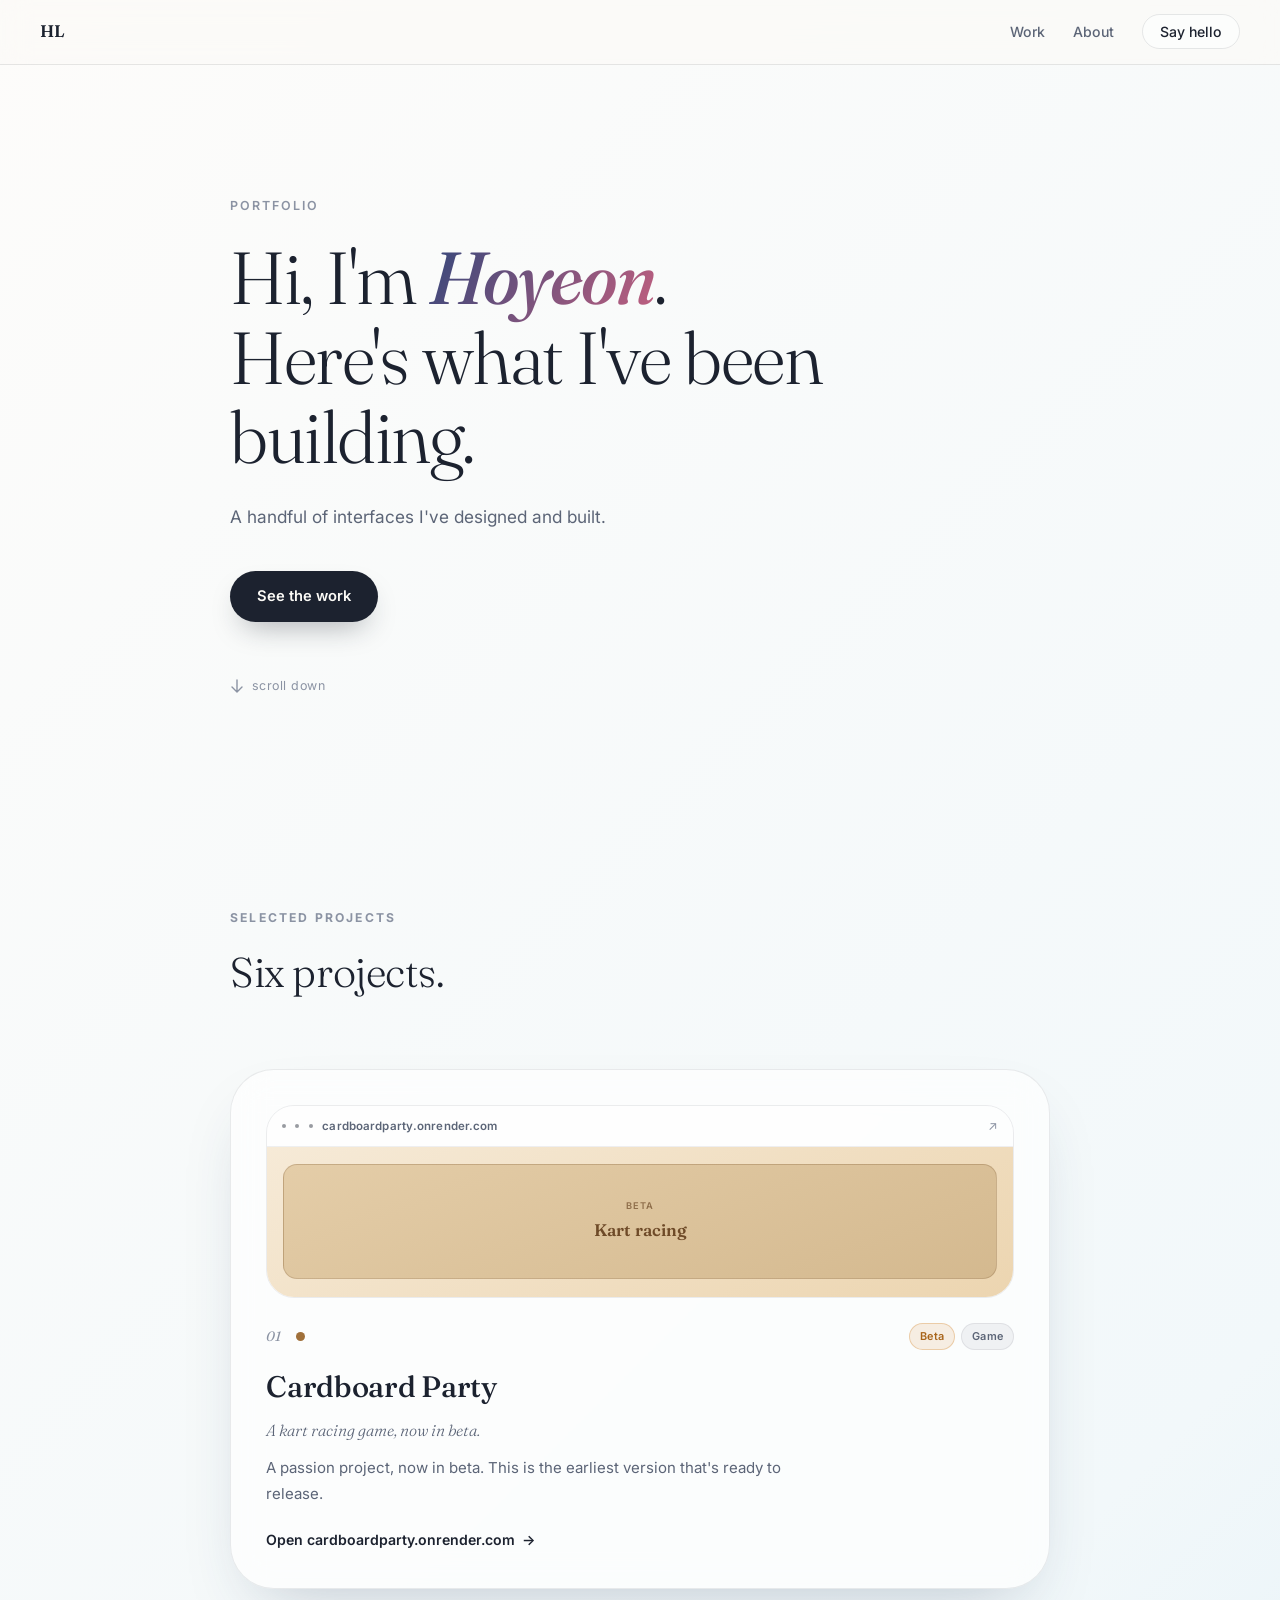
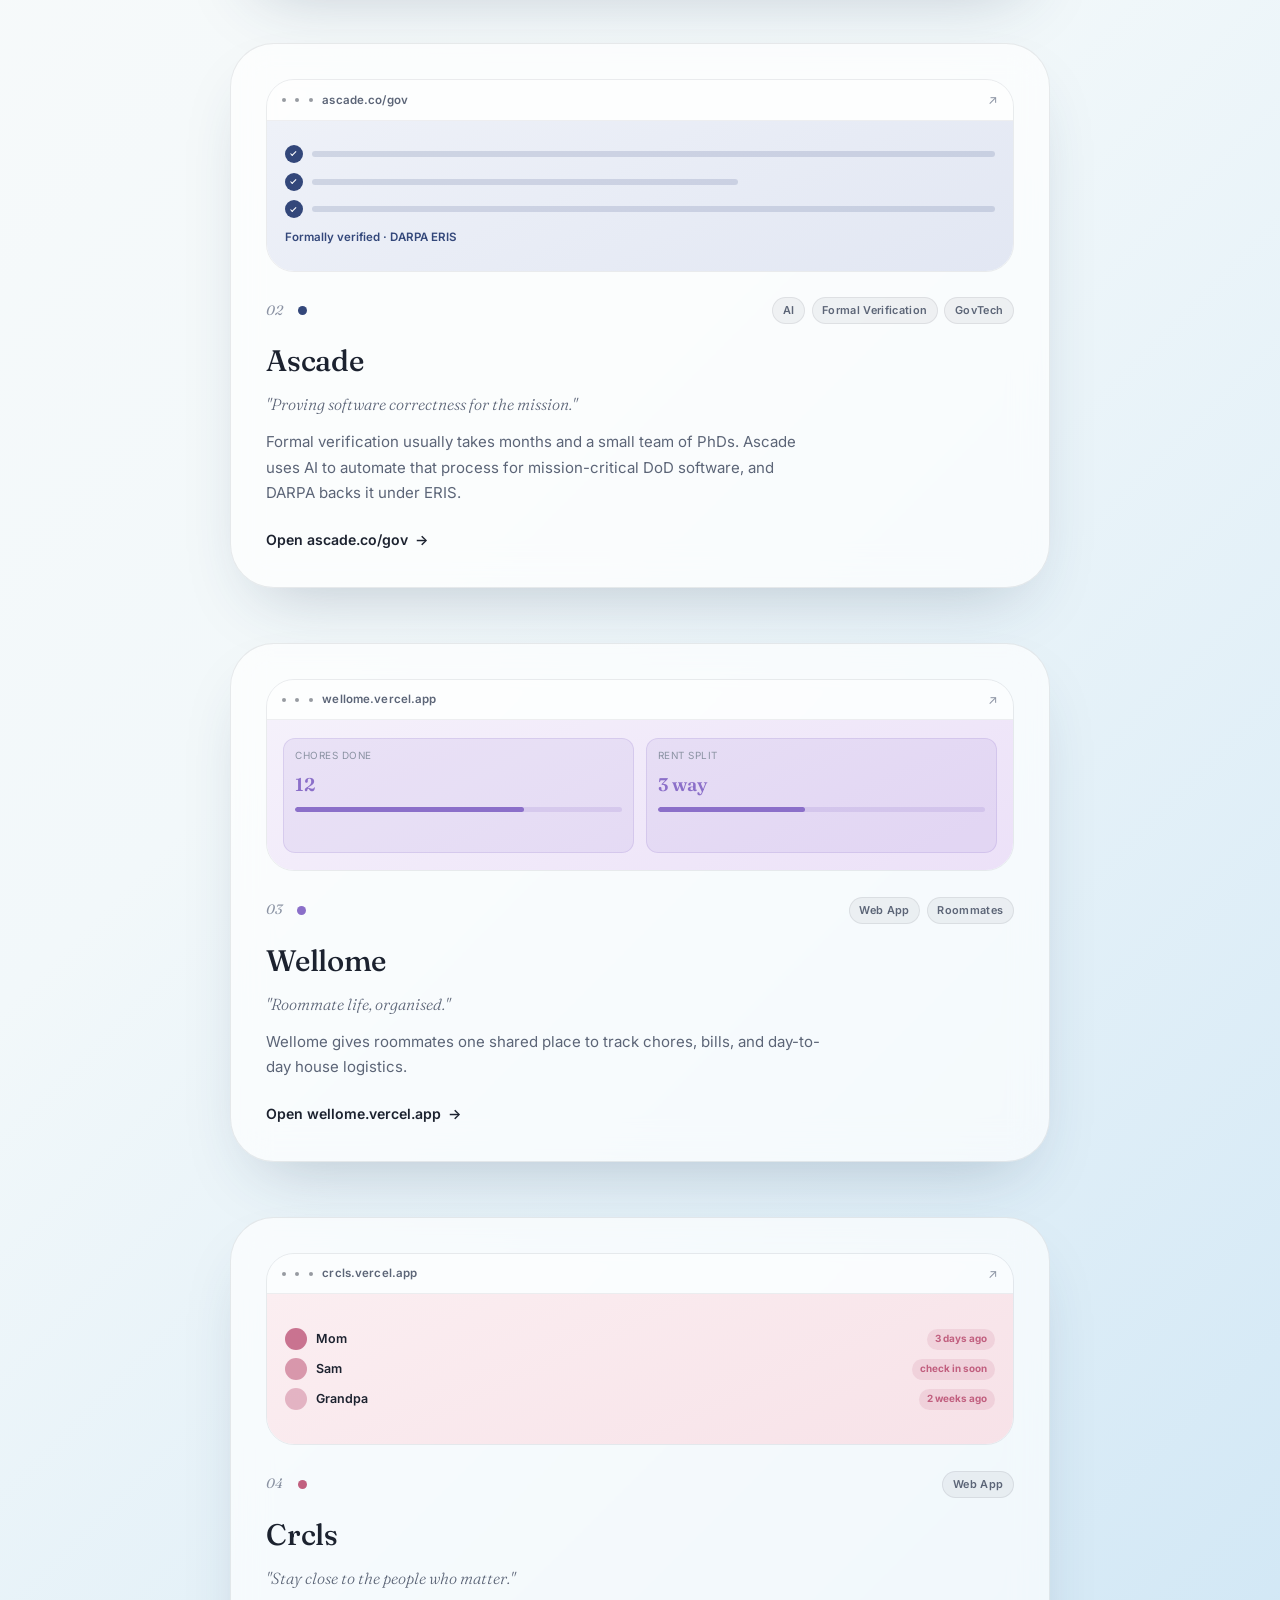
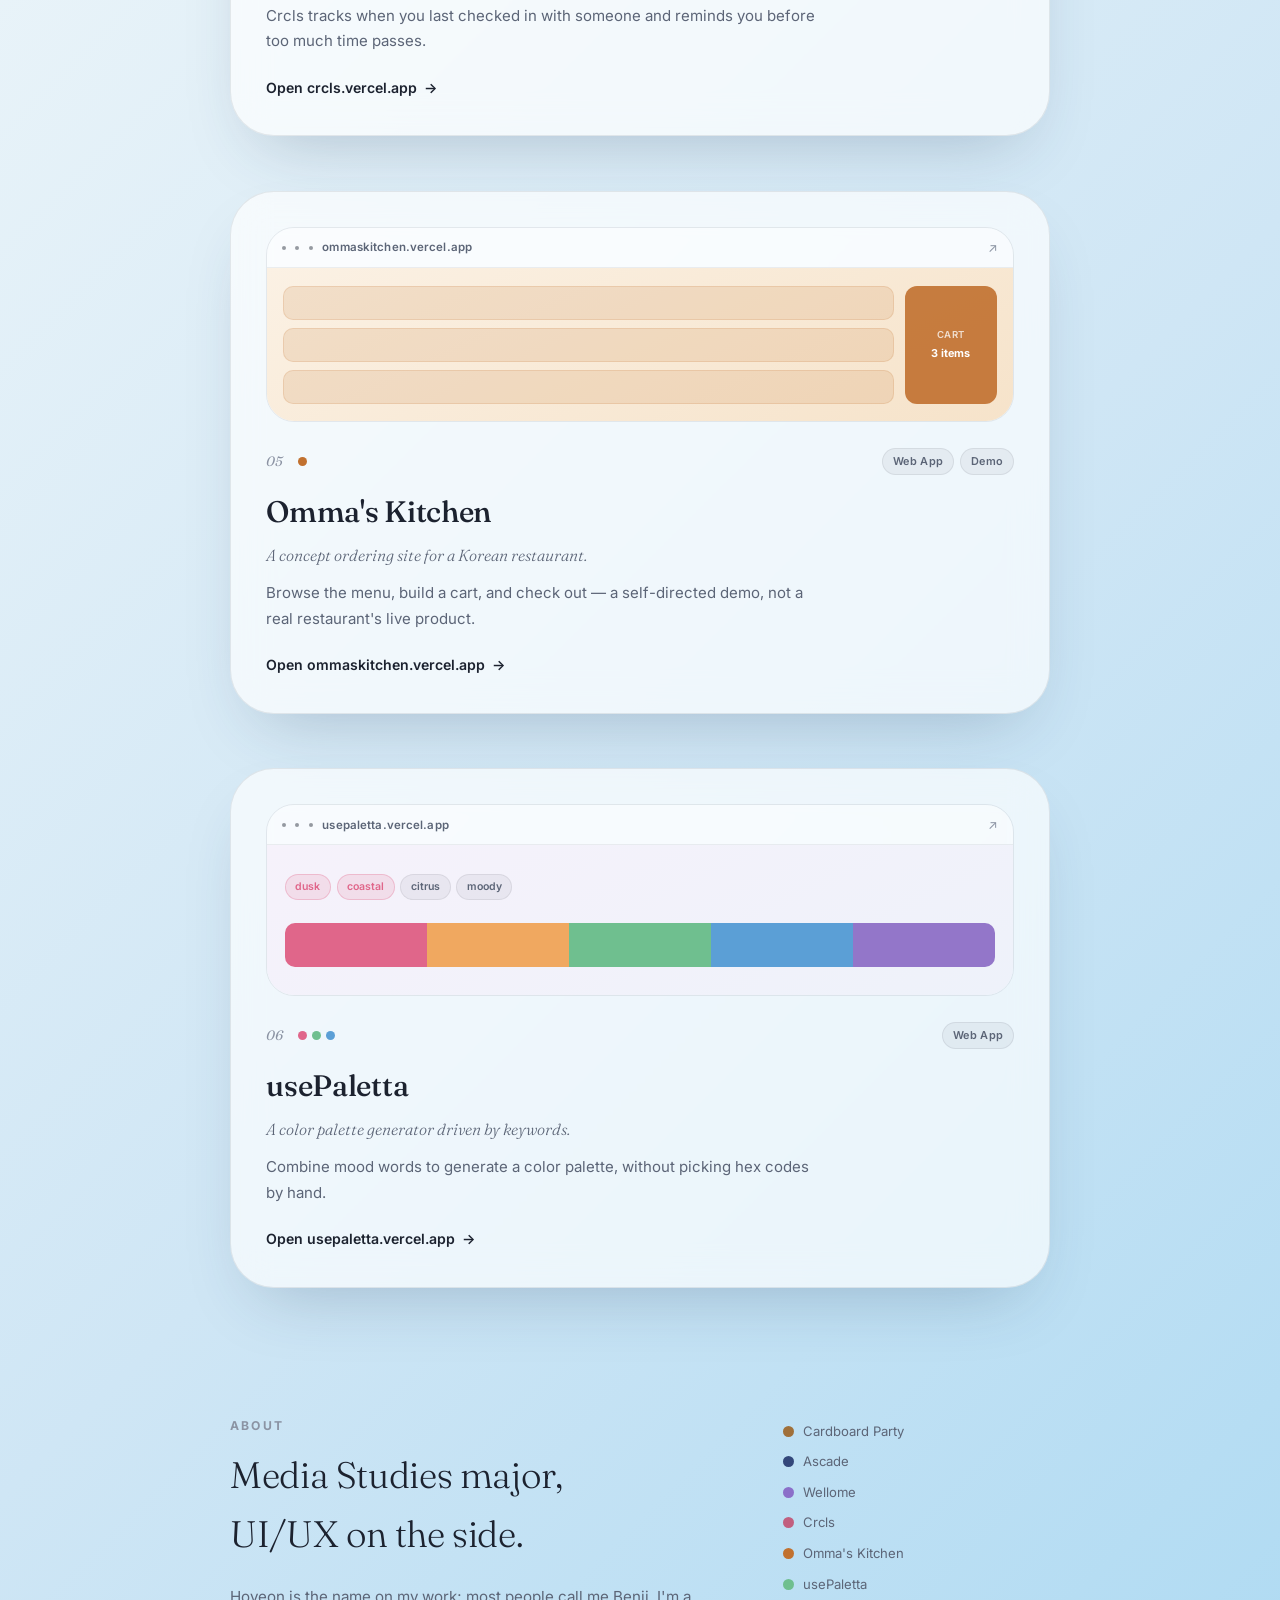
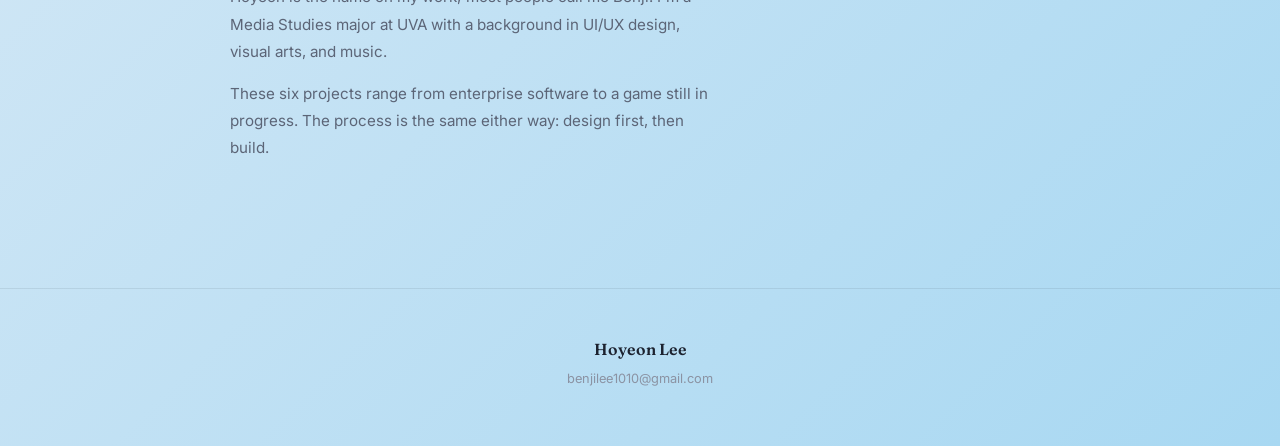
==== commit fba207ea: "Cardboard Party: link to Render deploy, relabel as beta and release-ready Co-Authored-By: Claude Son" ====
--- a/index.html
+++ b/index.html
@@ -469,29 +469,28 @@
 
   <div class="cards">
 
-    <a class="card" data-index="01" href="https://cardboard-beige.vercel.app" target="_blank" rel="noopener">
+    <a class="card" data-index="01" href="https://cardboardparty.onrender.com" target="_blank" rel="noopener">
       <div class="card-preview preview-cardboard">
         <div class="preview-bar">
           <span class="preview-dot"></span><span class="preview-dot"></span><span class="preview-dot"></span>
-          <span class="preview-url">cardboard-beige.vercel.app</span>
+          <span class="preview-url">cardboardparty.onrender.com</span>
           <span class="preview-arrow">&#8599;</span>
         </div>
         <div class="preview-content">
-          <div class="cb-mode"><small>Early alpha</small><strong>Kart racing</strong></div>
+          <div class="cb-mode"><small>Beta</small><strong>Kart racing</strong></div>
         </div>
       </div>
       <div class="card-meta">
         <span class="card-num">01</span>
         <div class="swatch-key"><span style="background:var(--c-cardboard)"></span></div>
-        <div class="tags"><span class="tag tag-wip">Early alpha</span><span class="tag">Game</span></div>
+        <div class="tags"><span class="tag tag-wip">Beta</span><span class="tag">Game</span></div>
       </div>
       <h3 class="card-title">Cardboard Party</h3>
-      <p class="card-tagline">An early alpha of a kart racing game.</p>
+      <p class="card-tagline">A kart racing game, now in beta.</p>
       <p class="card-desc">
-        A kart racing game currently in development. It's a passion project and still an early
-        build, so some things are unfinished.
+        A passion project, now in beta. This is the earliest version that's ready to release.
       </p>
-      <span class="card-cta">Open cardboard-beige.vercel.app <span>&rarr;</span></span>
+      <span class="card-cta">Open cardboardparty.onrender.com <span>&rarr;</span></span>
     </a>
 
     <a class="card" data-index="02" href="https://ascade.co/gov" target="_blank" rel="noopener">
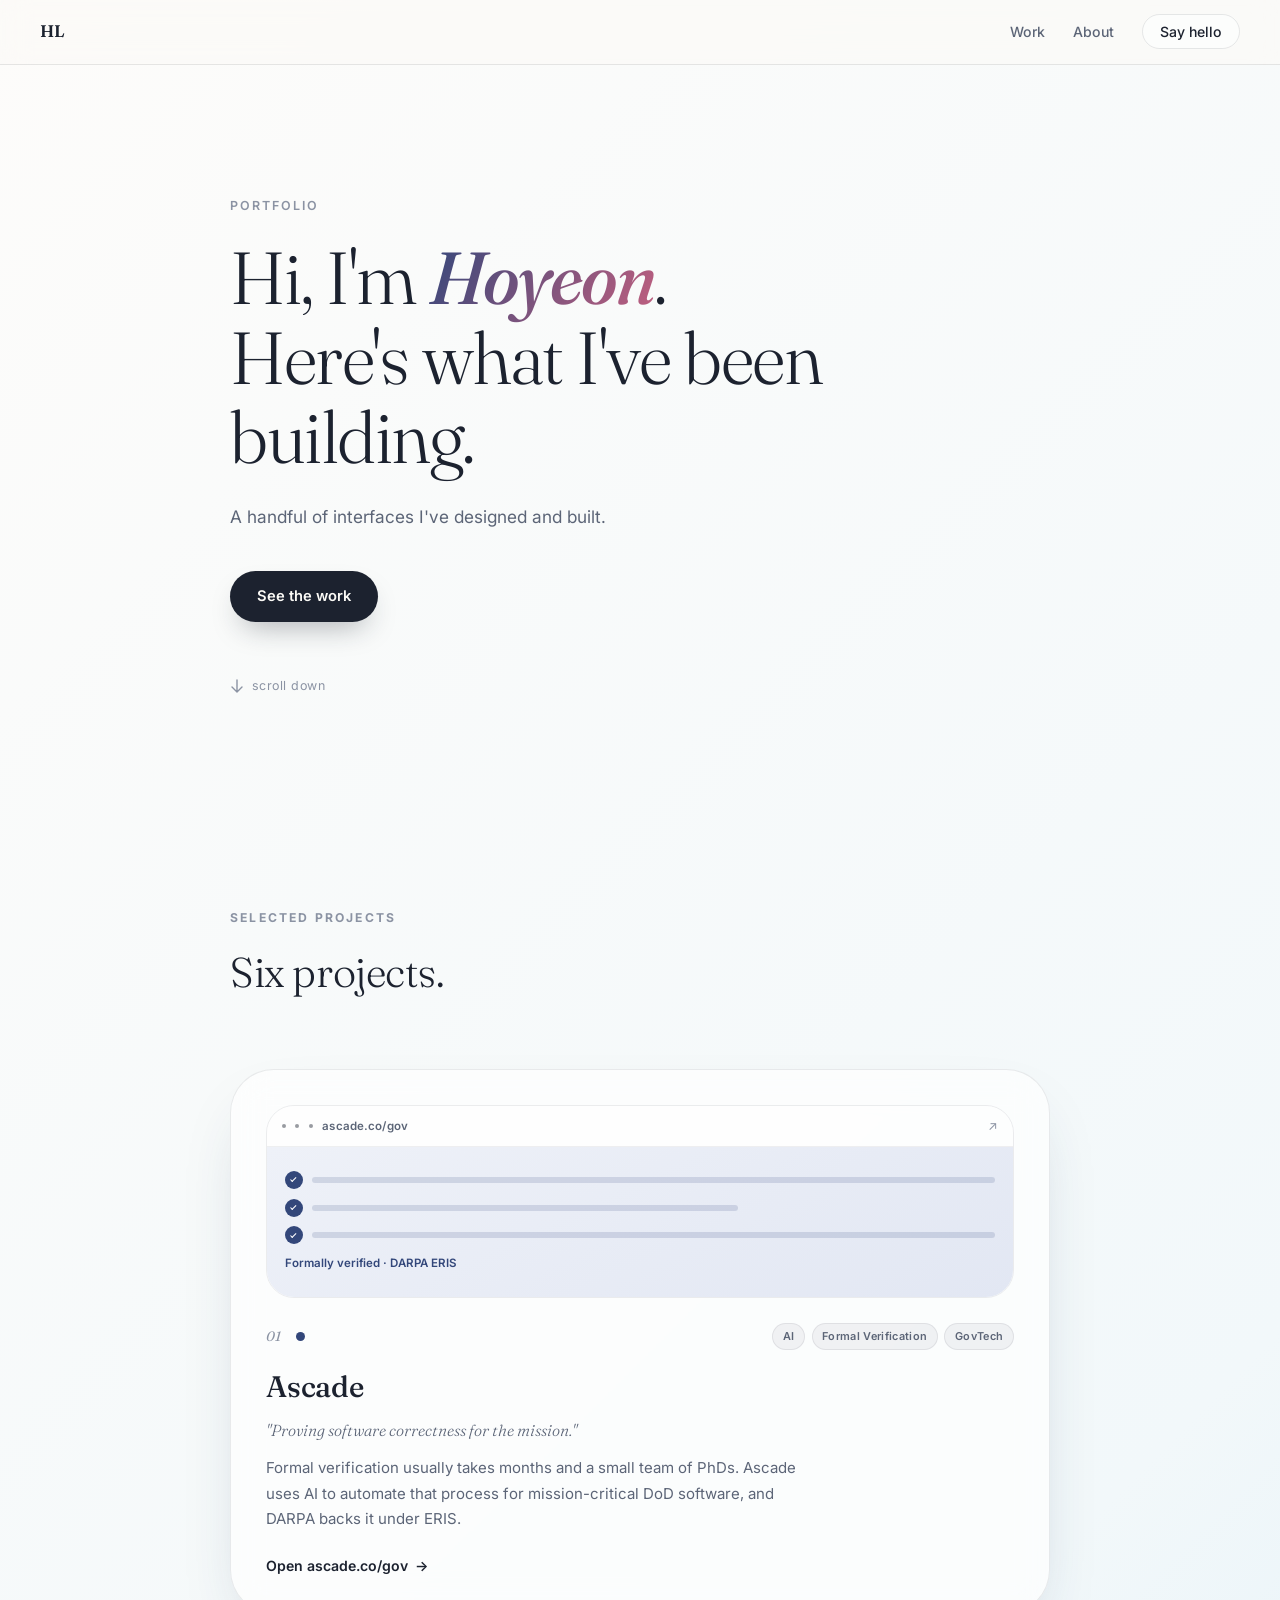
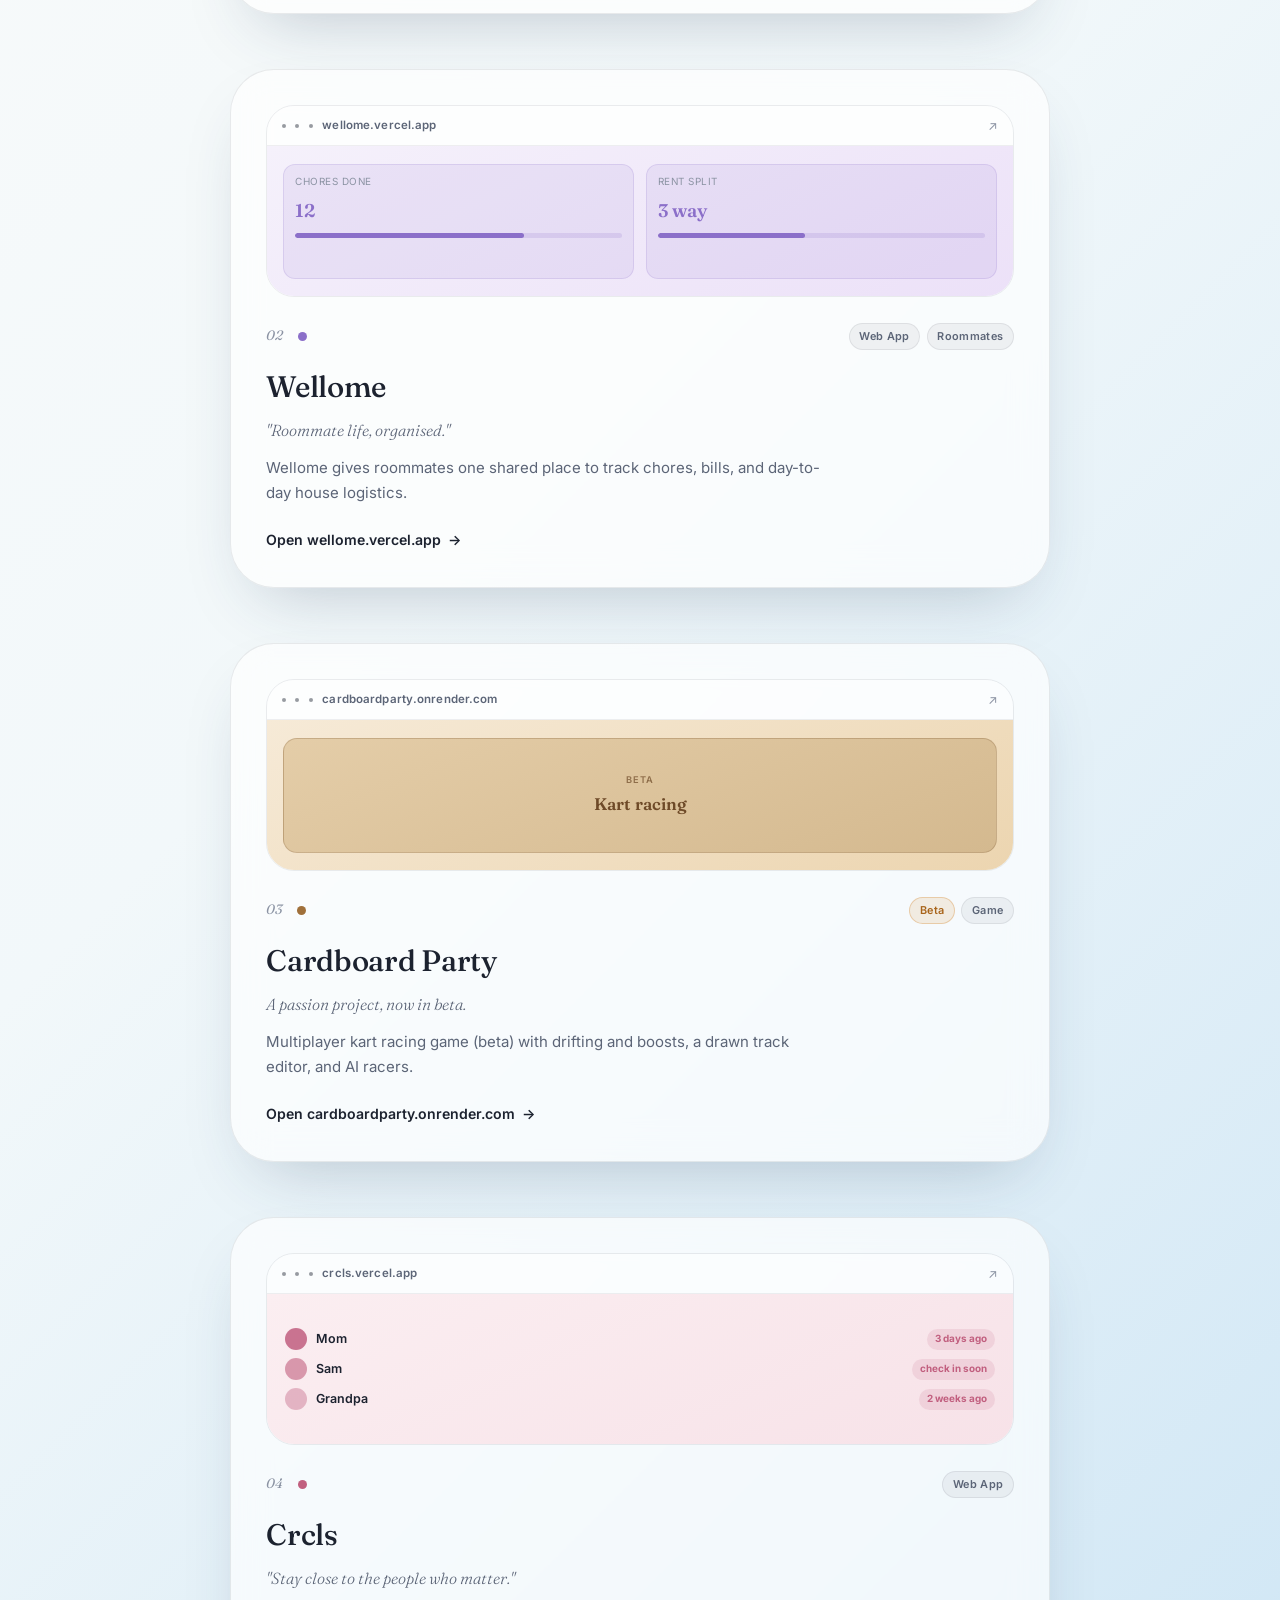
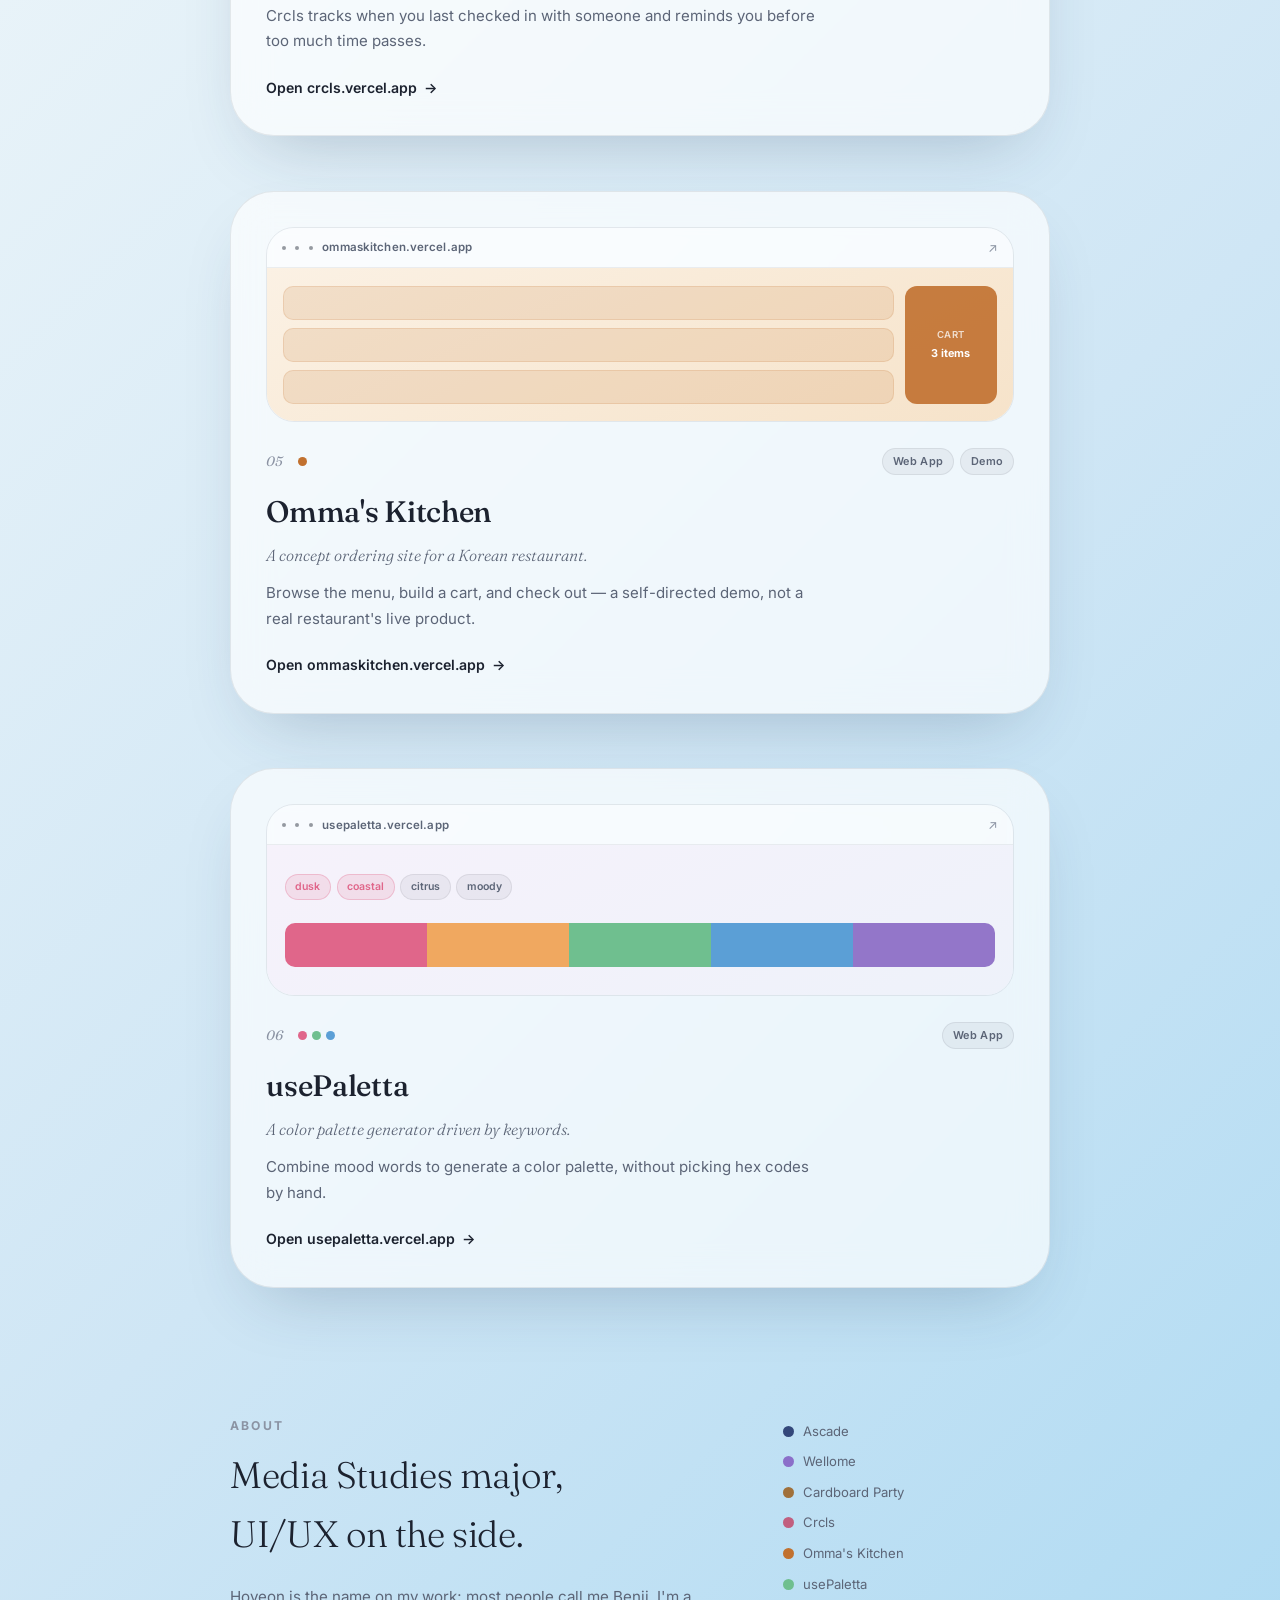
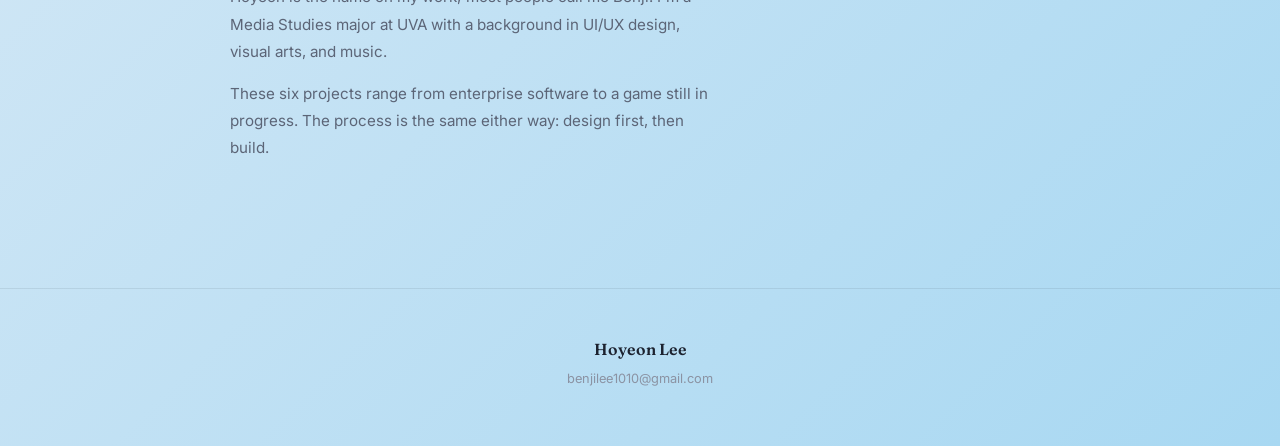
==== commit f88fc94d: "Move Cardboard Party after Wellome and update its description Co-Authored-By: Claude Sonnet 5.5 <nor" ====
--- a/index.html
+++ b/index.html
@@ -469,31 +469,9 @@
 
   <div class="cards">
 
-    <a class="card" data-index="01" href="https://cardboardparty.onrender.com" target="_blank" rel="noopener">
-      <div class="card-preview preview-cardboard">
-        <div class="preview-bar">
-          <span class="preview-dot"></span><span class="preview-dot"></span><span class="preview-dot"></span>
-          <span class="preview-url">cardboardparty.onrender.com</span>
-          <span class="preview-arrow">&#8599;</span>
-        </div>
-        <div class="preview-content">
-          <div class="cb-mode"><small>Beta</small><strong>Kart racing</strong></div>
-        </div>
-      </div>
-      <div class="card-meta">
-        <span class="card-num">01</span>
-        <div class="swatch-key"><span style="background:var(--c-cardboard)"></span></div>
-        <div class="tags"><span class="tag tag-wip">Beta</span><span class="tag">Game</span></div>
-      </div>
-      <h3 class="card-title">Cardboard Party</h3>
-      <p class="card-tagline">A kart racing game, now in beta.</p>
-      <p class="card-desc">
-        A passion project, now in beta. This is the earliest version that's ready to release.
-      </p>
-      <span class="card-cta">Open cardboardparty.onrender.com <span>&rarr;</span></span>
-    </a>
-
-    <a class="card" data-index="02" href="https://ascade.co/gov" target="_blank" rel="noopener">
+    
+
+    <a class="card" data-index="01" href="https://ascade.co/gov" target="_blank" rel="noopener">
       <div class="card-preview preview-ascade">
         <div class="preview-bar">
           <span class="preview-dot"></span><span class="preview-dot"></span><span class="preview-dot"></span>
@@ -508,7 +486,7 @@
         </div>
       </div>
       <div class="card-meta">
-        <span class="card-num">02</span>
+        <span class="card-num">01</span>
         <div class="swatch-key"><span style="background:var(--c-ascade)"></span></div>
         <div class="tags"><span class="tag">AI</span><span class="tag">Formal Verification</span><span class="tag">GovTech</span></div>
       </div>
@@ -521,7 +499,7 @@
       <span class="card-cta">Open ascade.co/gov <span>&rarr;</span></span>
     </a>
 
-    <a class="card" data-index="03" href="https://wellome.vercel.app/" target="_blank" rel="noopener">
+    <a class="card" data-index="02" href="https://wellome.vercel.app/" target="_blank" rel="noopener">
       <div class="card-preview preview-wellome">
         <div class="preview-bar">
           <span class="preview-dot"></span><span class="preview-dot"></span><span class="preview-dot"></span>
@@ -542,7 +520,7 @@
         </div>
       </div>
       <div class="card-meta">
-        <span class="card-num">03</span>
+        <span class="card-num">02</span>
         <div class="swatch-key"><span style="background:var(--c-wellome)"></span></div>
         <div class="tags"><span class="tag">Web App</span><span class="tag">Roommates</span></div>
       </div>
@@ -553,6 +531,31 @@
         logistics.
       </p>
       <span class="card-cta">Open wellome.vercel.app <span>&rarr;</span></span>
+    </a>
+
+    <a class="card" data-index="03" href="https://cardboardparty.onrender.com" target="_blank" rel="noopener">
+      <div class="card-preview preview-cardboard">
+        <div class="preview-bar">
+          <span class="preview-dot"></span><span class="preview-dot"></span><span class="preview-dot"></span>
+          <span class="preview-url">cardboardparty.onrender.com</span>
+          <span class="preview-arrow">&#8599;</span>
+        </div>
+        <div class="preview-content">
+          <div class="cb-mode"><small>Beta</small><strong>Kart racing</strong></div>
+        </div>
+      </div>
+      <div class="card-meta">
+        <span class="card-num">03</span>
+        <div class="swatch-key"><span style="background:var(--c-cardboard)"></span></div>
+        <div class="tags"><span class="tag tag-wip">Beta</span><span class="tag">Game</span></div>
+      </div>
+      <h3 class="card-title">Cardboard Party</h3>
+      <p class="card-tagline">A passion project, now in beta.</p>
+      <p class="card-desc">
+        Multiplayer kart racing game (beta) with drifting and boosts, a drawn track editor, and
+        AI racers.
+      </p>
+      <span class="card-cta">Open cardboardparty.onrender.com <span>&rarr;</span></span>
     </a>
 
     <a class="card" data-index="04" href="https://crcls.vercel.app/" target="_blank" rel="noopener">
@@ -669,9 +672,9 @@
     </p>
   </div>
   <div class="about-palette">
-    <div class="ap-row"><span class="ap-dot" style="background:var(--c-cardboard)"></span>Cardboard Party</div>
     <div class="ap-row"><span class="ap-dot" style="background:var(--c-ascade)"></span>Ascade</div>
     <div class="ap-row"><span class="ap-dot" style="background:var(--c-wellome)"></span>Wellome</div>
+    <div class="ap-row"><span class="ap-dot" style="background:var(--c-cardboard)"></span>Cardboard Party</div>
     <div class="ap-row"><span class="ap-dot" style="background:var(--c-crcls)"></span>Crcls</div>
     <div class="ap-row"><span class="ap-dot" style="background:var(--c-omma)"></span>Omma's Kitchen</div>
     <div class="ap-row"><span class="ap-dot" style="background:var(--c-paletta3)"></span>usePaletta</div>
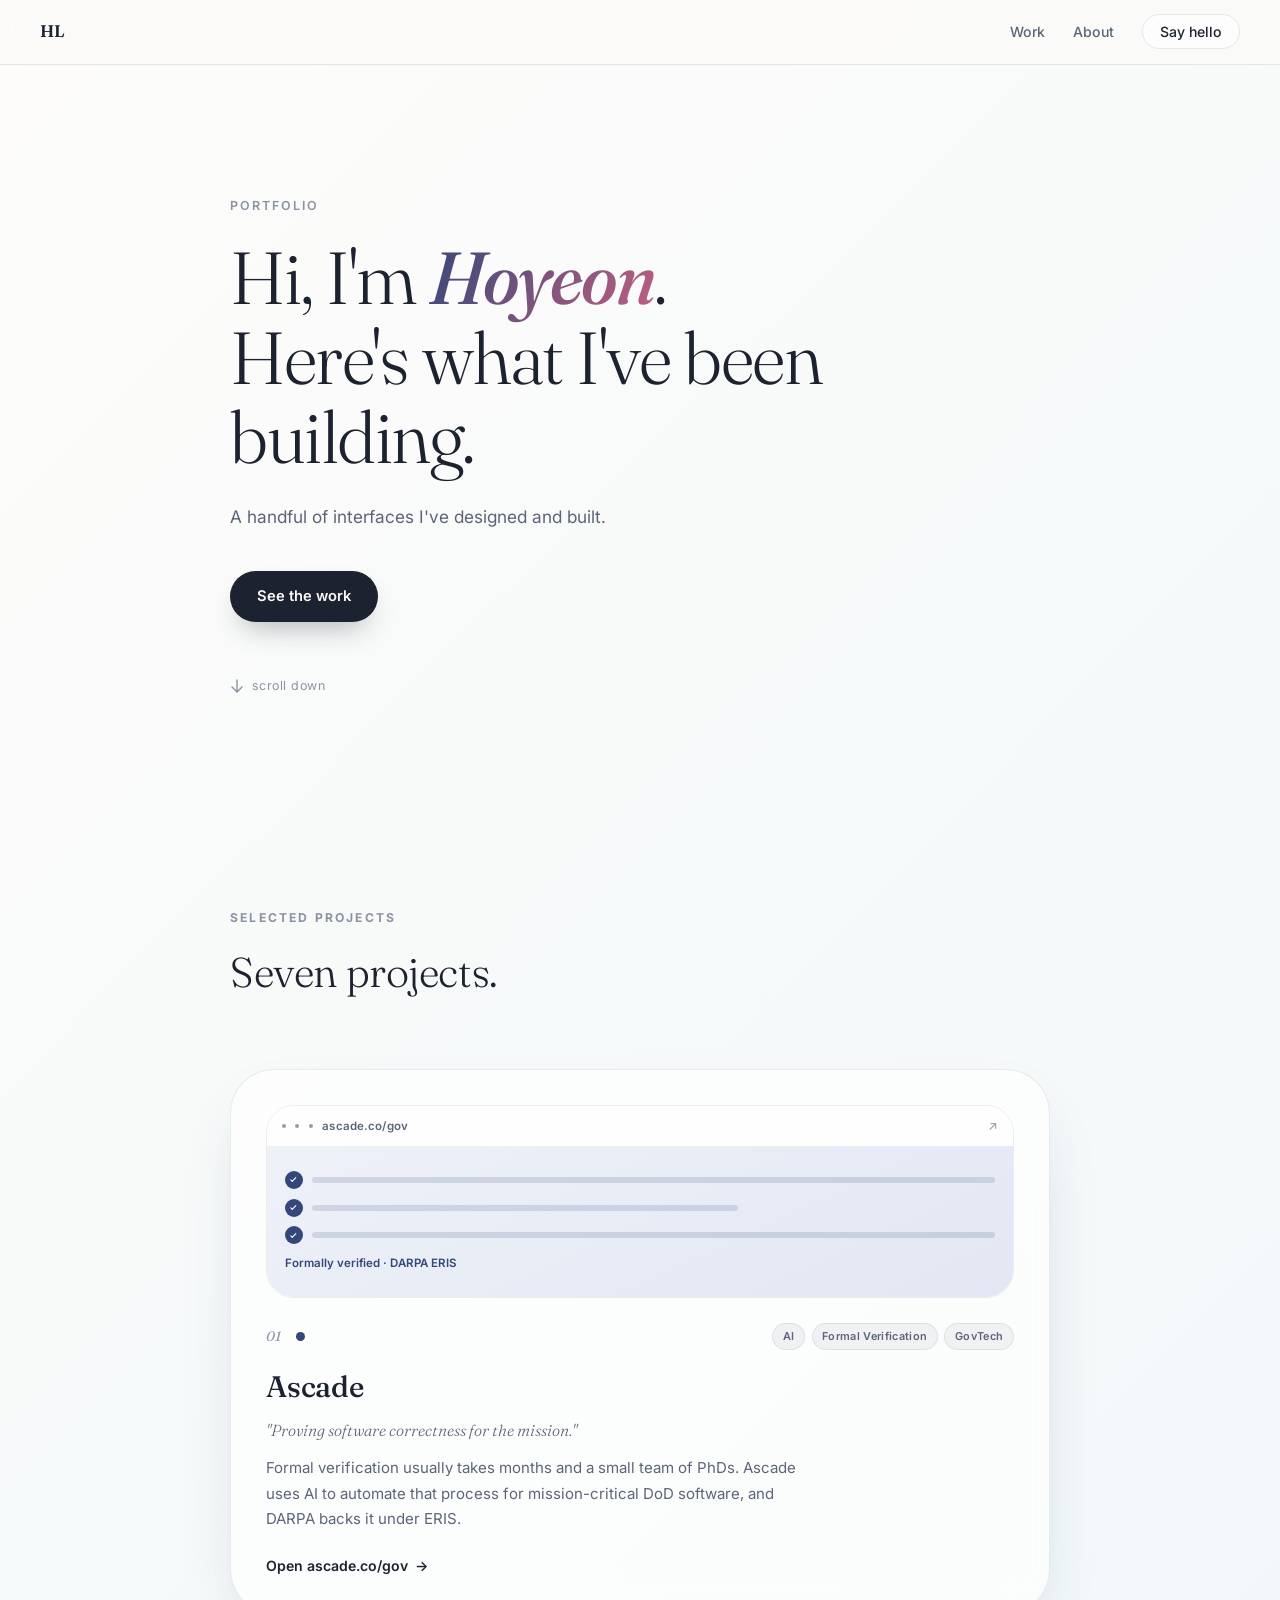
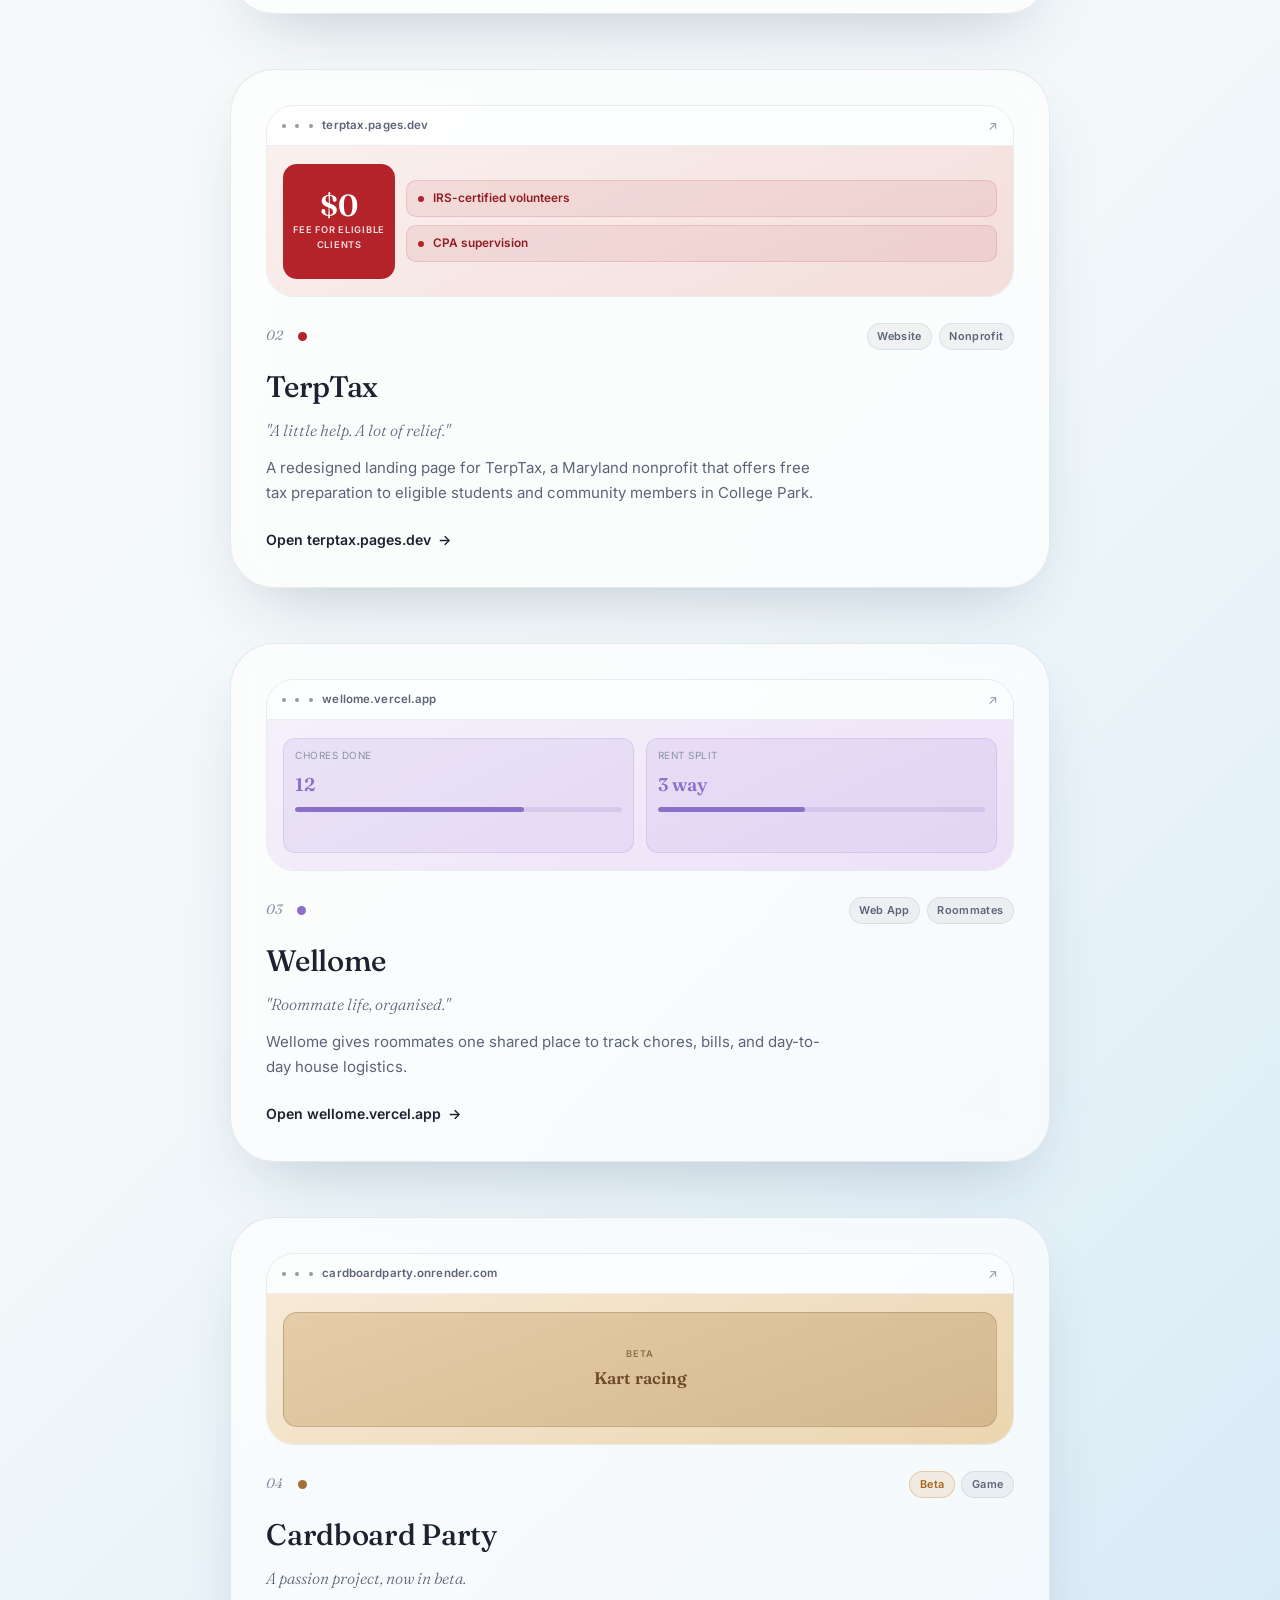
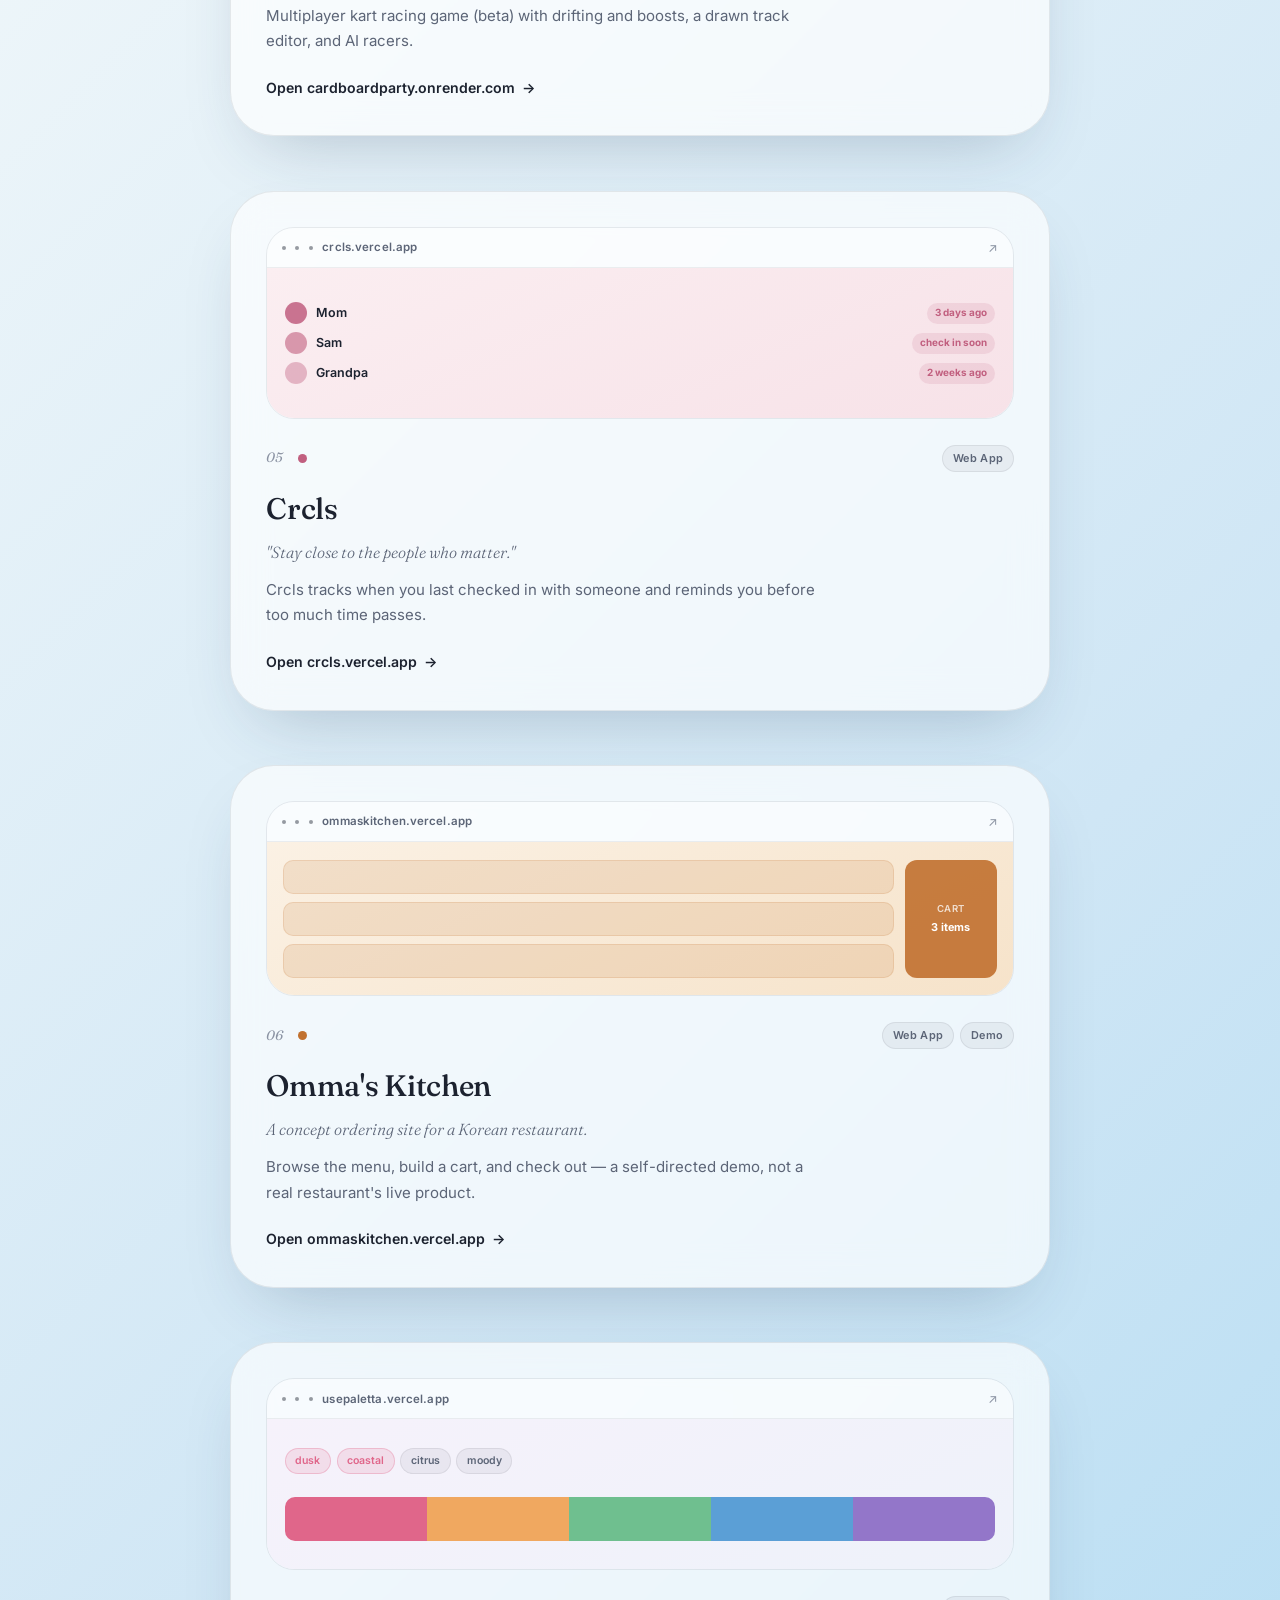
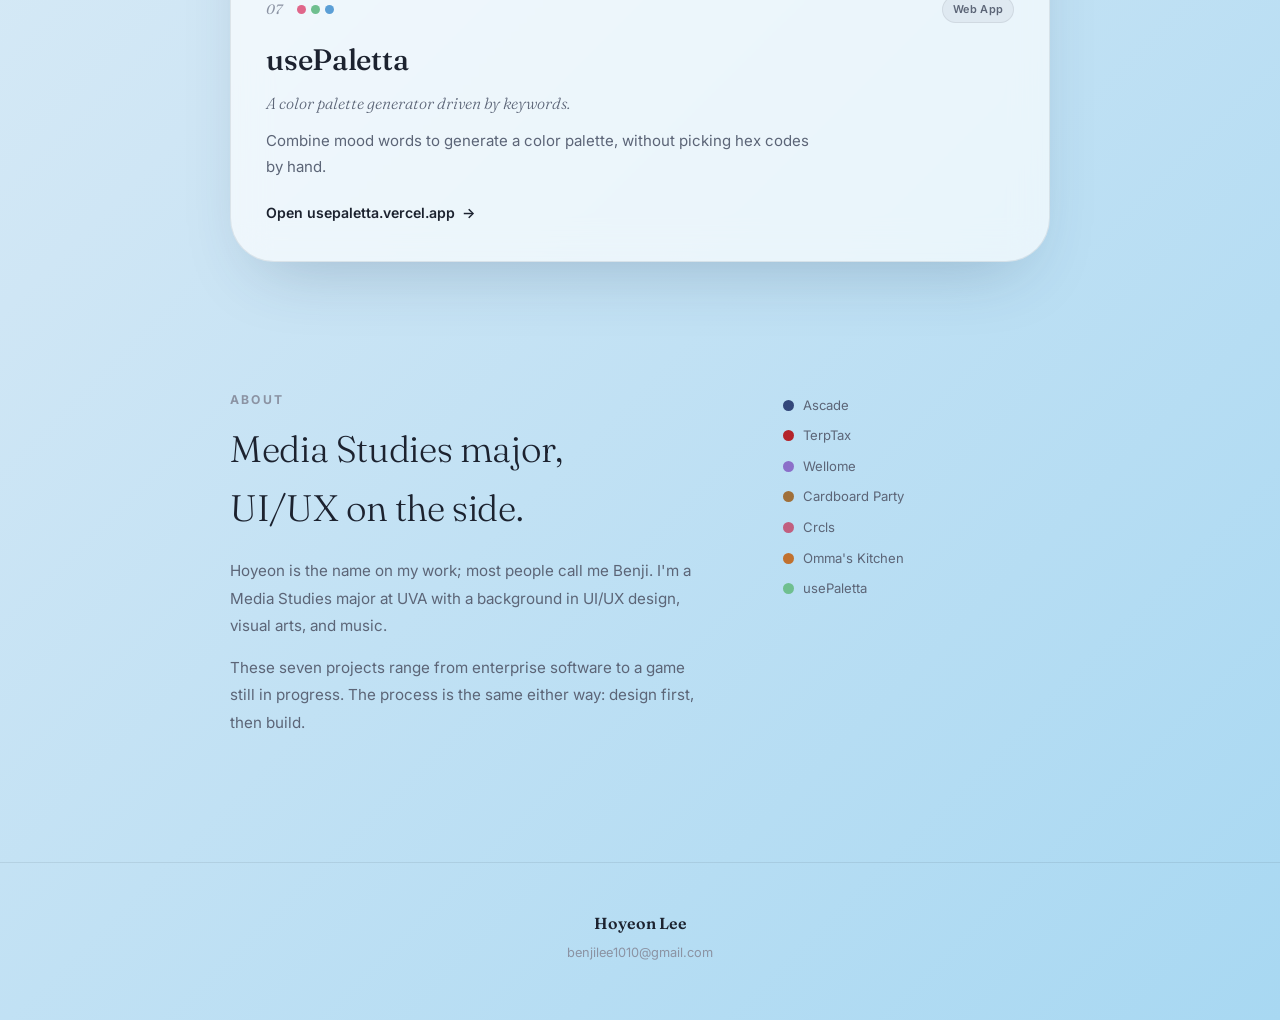
==== commit 5b77826c: "Add TerpTax to the portfolio Co-Authored-By: Claude Sonnet 5.5 <noreply@anthropic.com>" ====
--- a/index.html
+++ b/index.html
@@ -4,7 +4,7 @@
 <meta charset="UTF-8" />
 <meta name="viewport" content="width=device-width, initial-scale=1.0" />
 <title>Hoyeon Lee</title>
-<meta name="description" content="Hoyeon Lee's portfolio — Cardboard Party, Ascade, Wellome, Crcls, Omma's Kitchen, and usePaletta." />
+<meta name="description" content="Hoyeon Lee's portfolio — Cardboard Party, Ascade, TerpTax, Wellome, Crcls, Omma's Kitchen, and usePaletta." />
 <meta name="color-scheme" content="light" />
 <link rel="preconnect" href="https://fonts.googleapis.com" />
 <link rel="preconnect" href="https://fonts.gstatic.com" crossorigin />
@@ -29,6 +29,7 @@
     --c-ascade:   #33477a;
     --c-omma:     #c1712f;
     --c-cardboard:#a0703a;
+    --c-terptax:  #b4232a;
     --c-wellome:  #8b6fc9;
     --c-crcls:    #c15f7f;
     --c-paletta1: #e0668a;
@@ -345,6 +346,13 @@
   .cb-mode { flex: 1; border-radius: 14px; background: linear-gradient(160deg, #e4cda8, #d4b98f); border: 1px solid rgba(110,74,40,0.22); display: flex; flex-direction: column; align-items: center; justify-content: center; gap: 0.2rem; padding: 0.9rem 0.6rem; color: #6e4a28; }
   .cb-mode small { font-size: 0.58rem; font-weight: 600; letter-spacing: 0.1em; text-transform: uppercase; opacity: 0.7; }
   .cb-mode strong { font-family: var(--font-display); font-size: 1.05rem; font-weight: 600; }
+  .preview-terptax .preview-content { background: linear-gradient(155deg, #faf0ee, #f3dedb); flex-direction: row; align-items: stretch; gap: 0.7rem; padding: 1.1rem 1rem; }
+  .tt-fee { width: 112px; flex-shrink: 0; border-radius: 14px; background: var(--c-terptax); color: #fff; display: flex; flex-direction: column; align-items: center; justify-content: center; gap: 0.15rem; padding: 0.8rem 0.5rem; }
+  .tt-fee strong { font-family: var(--font-display); font-size: 1.9rem; font-weight: 600; line-height: 1; }
+  .tt-fee small { font-size: 0.58rem; font-weight: 600; letter-spacing: 0.08em; text-transform: uppercase; opacity: 0.85; text-align: center; }
+  .tt-list { flex: 1; display: flex; flex-direction: column; justify-content: center; gap: 0.5rem; }
+  .tt-row { display: flex; align-items: center; gap: 0.55rem; font-size: 0.74rem; font-weight: 600; color: #8f1d22; background: rgba(180,35,42,0.08); border: 1px solid rgba(180,35,42,0.14); border-radius: 10px; padding: 0.5rem 0.65rem; }
+  .tt-row::before { content: ''; width: 6px; height: 6px; border-radius: 50%; background: var(--c-terptax); flex-shrink: 0; }
   .preview-ascade .preview-content { background: linear-gradient(155deg, #eef1f8, #e2e7f3); }
   .ascade-row { display: flex; align-items: center; gap: 0.55rem; }
   .ascade-check {
@@ -432,7 +440,9 @@
     .work { padding: 1rem 1.4rem 4rem; }
     .about { grid-template-columns: 1fr; padding: 1rem 1.4rem 5rem; gap: 2rem; }
     .preview-omma .preview-content,
+    .preview-terptax .preview-content,
     .preview-wellome .preview-content { flex-direction: column; }
+    .tt-fee { width: 100%; }
     .omma-cart { width: 100%; flex-direction: row; justify-content: center; gap: 0.4rem; padding: 0.5rem; }
   }
 </style>
@@ -464,12 +474,10 @@
 <section class="work" id="work">
   <div class="section-header">
     <p class="section-label">Selected projects</p>
-    <h2 class="section-title">Six projects.</h2>
+    <h2 class="section-title">Seven projects.</h2>
   </div>
 
   <div class="cards">
-
-    
 
     <a class="card" data-index="01" href="https://ascade.co/gov" target="_blank" rel="noopener">
       <div class="card-preview preview-ascade">
@@ -499,7 +507,36 @@
       <span class="card-cta">Open ascade.co/gov <span>&rarr;</span></span>
     </a>
 
-    <a class="card" data-index="02" href="https://wellome.vercel.app/" target="_blank" rel="noopener">
+    <a class="card" data-index="02" href="https://terptax.pages.dev" target="_blank" rel="noopener">
+      <div class="card-preview preview-terptax">
+        <div class="preview-bar">
+          <span class="preview-dot"></span><span class="preview-dot"></span><span class="preview-dot"></span>
+          <span class="preview-url">terptax.pages.dev</span>
+          <span class="preview-arrow">&#8599;</span>
+        </div>
+        <div class="preview-content">
+          <div class="tt-fee"><strong>$0</strong><small>Fee for eligible clients</small></div>
+          <div class="tt-list">
+            <div class="tt-row">IRS-certified volunteers</div>
+            <div class="tt-row">CPA supervision</div>
+          </div>
+        </div>
+      </div>
+      <div class="card-meta">
+        <span class="card-num">02</span>
+        <div class="swatch-key"><span style="background:var(--c-terptax)"></span></div>
+        <div class="tags"><span class="tag">Website</span><span class="tag">Nonprofit</span></div>
+      </div>
+      <h3 class="card-title">TerpTax</h3>
+      <p class="card-tagline">"A little help. A lot of relief."</p>
+      <p class="card-desc">
+        A redesigned landing page for TerpTax, a Maryland nonprofit that offers free tax
+        preparation to eligible students and community members in College Park.
+      </p>
+      <span class="card-cta">Open terptax.pages.dev <span>&rarr;</span></span>
+    </a>
+
+    <a class="card" data-index="03" href="https://wellome.vercel.app/" target="_blank" rel="noopener">
       <div class="card-preview preview-wellome">
         <div class="preview-bar">
           <span class="preview-dot"></span><span class="preview-dot"></span><span class="preview-dot"></span>
@@ -520,7 +557,7 @@
         </div>
       </div>
       <div class="card-meta">
-        <span class="card-num">02</span>
+        <span class="card-num">03</span>
         <div class="swatch-key"><span style="background:var(--c-wellome)"></span></div>
         <div class="tags"><span class="tag">Web App</span><span class="tag">Roommates</span></div>
       </div>
@@ -533,7 +570,7 @@
       <span class="card-cta">Open wellome.vercel.app <span>&rarr;</span></span>
     </a>
 
-    <a class="card" data-index="03" href="https://cardboardparty.onrender.com" target="_blank" rel="noopener">
+    <a class="card" data-index="04" href="https://cardboardparty.onrender.com" target="_blank" rel="noopener">
       <div class="card-preview preview-cardboard">
         <div class="preview-bar">
           <span class="preview-dot"></span><span class="preview-dot"></span><span class="preview-dot"></span>
@@ -545,7 +582,7 @@
         </div>
       </div>
       <div class="card-meta">
-        <span class="card-num">03</span>
+        <span class="card-num">04</span>
         <div class="swatch-key"><span style="background:var(--c-cardboard)"></span></div>
         <div class="tags"><span class="tag tag-wip">Beta</span><span class="tag">Game</span></div>
       </div>
@@ -558,7 +595,7 @@
       <span class="card-cta">Open cardboardparty.onrender.com <span>&rarr;</span></span>
     </a>
 
-    <a class="card" data-index="04" href="https://crcls.vercel.app/" target="_blank" rel="noopener">
+    <a class="card" data-index="05" href="https://crcls.vercel.app/" target="_blank" rel="noopener">
       <div class="card-preview preview-crcls">
         <div class="preview-bar">
           <span class="preview-dot"></span><span class="preview-dot"></span><span class="preview-dot"></span>
@@ -572,7 +609,7 @@
         </div>
       </div>
       <div class="card-meta">
-        <span class="card-num">04</span>
+        <span class="card-num">05</span>
         <div class="swatch-key"><span style="background:var(--c-crcls)"></span></div>
         <div class="tags"><span class="tag">Web App</span></div>
       </div>
@@ -585,7 +622,7 @@
       <span class="card-cta">Open crcls.vercel.app <span>&rarr;</span></span>
     </a>
 
-    <a class="card" data-index="05" href="https://ommaskitchen.vercel.app/" target="_blank" rel="noopener">
+    <a class="card" data-index="06" href="https://ommaskitchen.vercel.app/" target="_blank" rel="noopener">
       <div class="card-preview preview-omma">
         <div class="preview-bar">
           <span class="preview-dot"></span><span class="preview-dot"></span><span class="preview-dot"></span>
@@ -602,7 +639,7 @@
         </div>
       </div>
       <div class="card-meta">
-        <span class="card-num">05</span>
+        <span class="card-num">06</span>
         <div class="swatch-key"><span style="background:var(--c-omma)"></span></div>
         <div class="tags"><span class="tag">Web App</span><span class="tag">Demo</span></div>
       </div>
@@ -615,7 +652,7 @@
       <span class="card-cta">Open ommaskitchen.vercel.app <span>&rarr;</span></span>
     </a>
 
-    <a class="card" data-index="06" href="https://usepaletta.vercel.app/" target="_blank" rel="noopener">
+    <a class="card" data-index="07" href="https://usepaletta.vercel.app/" target="_blank" rel="noopener">
       <div class="card-preview preview-paletta">
         <div class="preview-bar">
           <span class="preview-dot"></span><span class="preview-dot"></span><span class="preview-dot"></span>
@@ -639,7 +676,7 @@
         </div>
       </div>
       <div class="card-meta">
-        <span class="card-num">06</span>
+        <span class="card-num">07</span>
         <div class="swatch-key">
           <span style="background:var(--c-paletta1)"></span>
           <span style="background:var(--c-paletta3)"></span>
@@ -667,12 +704,13 @@
       UVA with a background in UI/UX design, visual arts, and music.
     </p>
     <p class="about-body">
-      These six projects range from enterprise software to a game still in progress. The
+      These seven projects range from enterprise software to a game still in progress. The
       process is the same either way: design first, then build.
     </p>
   </div>
   <div class="about-palette">
     <div class="ap-row"><span class="ap-dot" style="background:var(--c-ascade)"></span>Ascade</div>
+    <div class="ap-row"><span class="ap-dot" style="background:var(--c-terptax)"></span>TerpTax</div>
     <div class="ap-row"><span class="ap-dot" style="background:var(--c-wellome)"></span>Wellome</div>
     <div class="ap-row"><span class="ap-dot" style="background:var(--c-cardboard)"></span>Cardboard Party</div>
     <div class="ap-row"><span class="ap-dot" style="background:var(--c-crcls)"></span>Crcls</div>
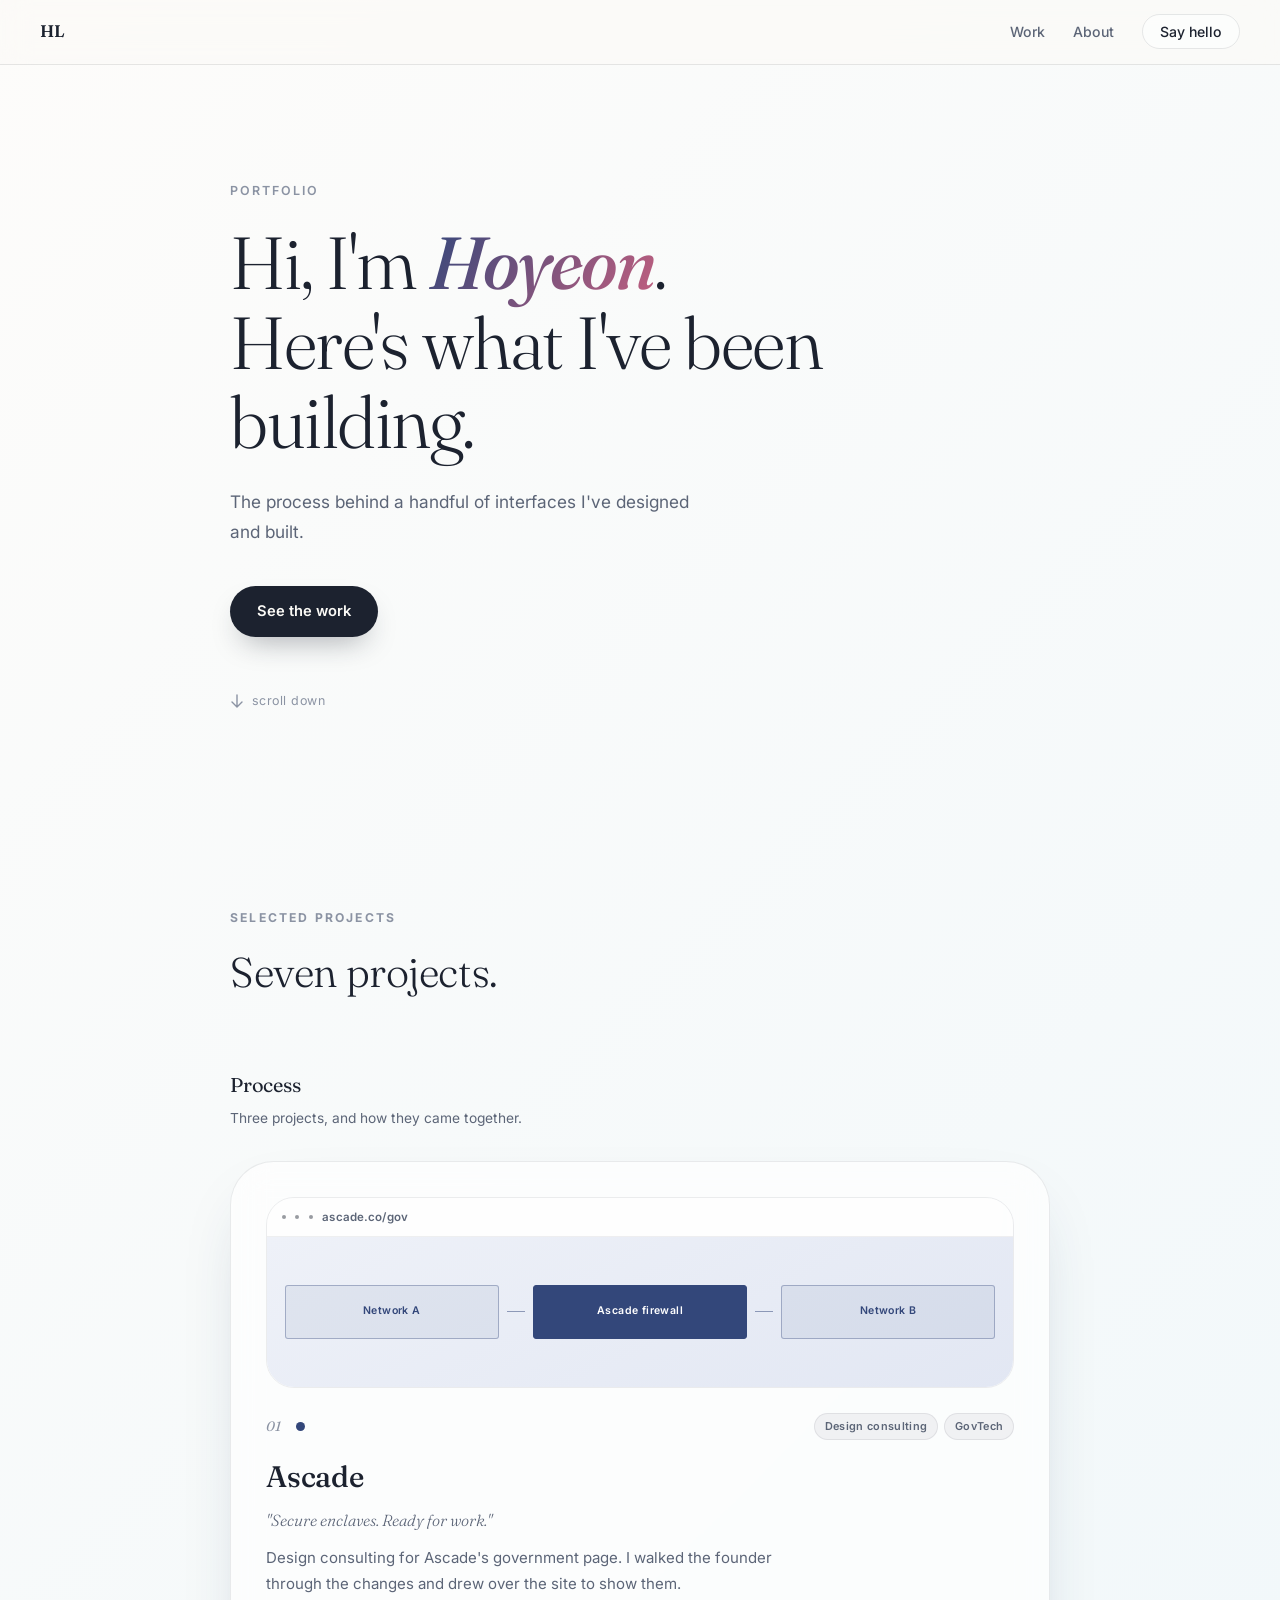
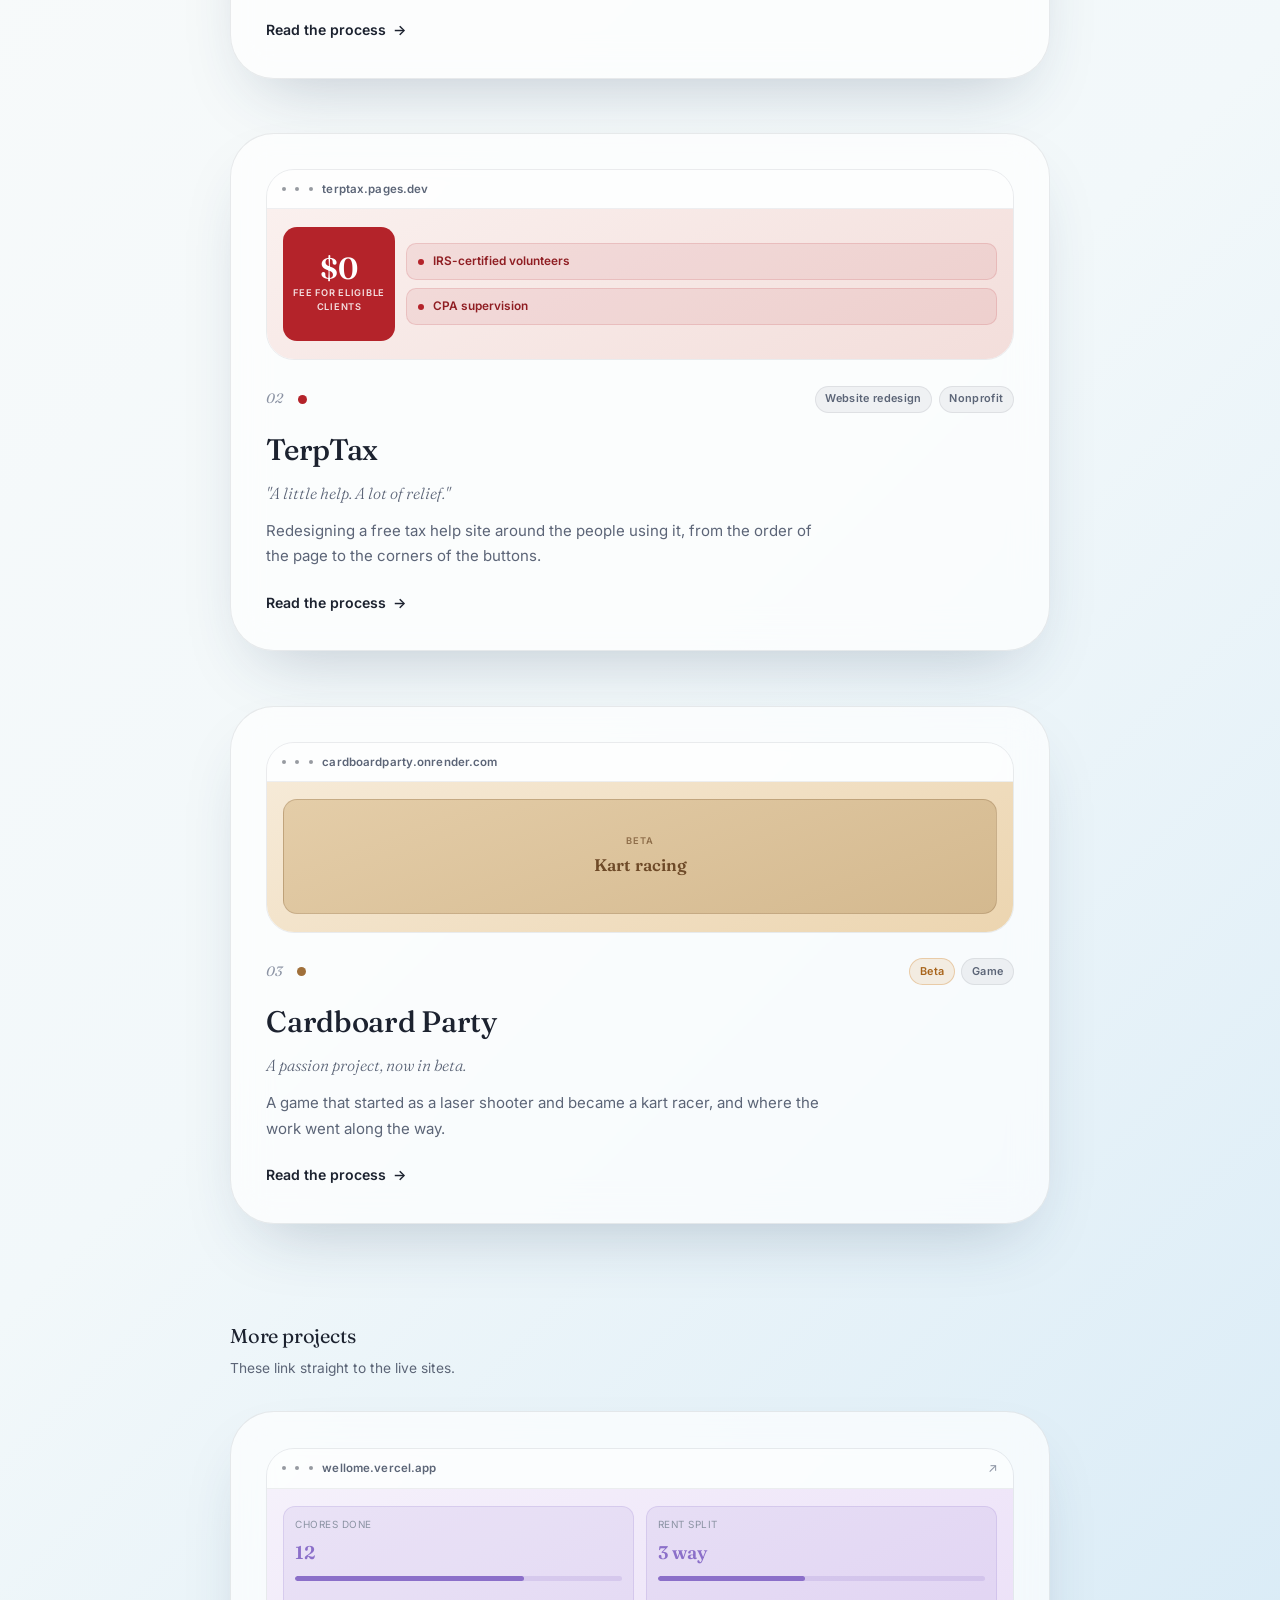
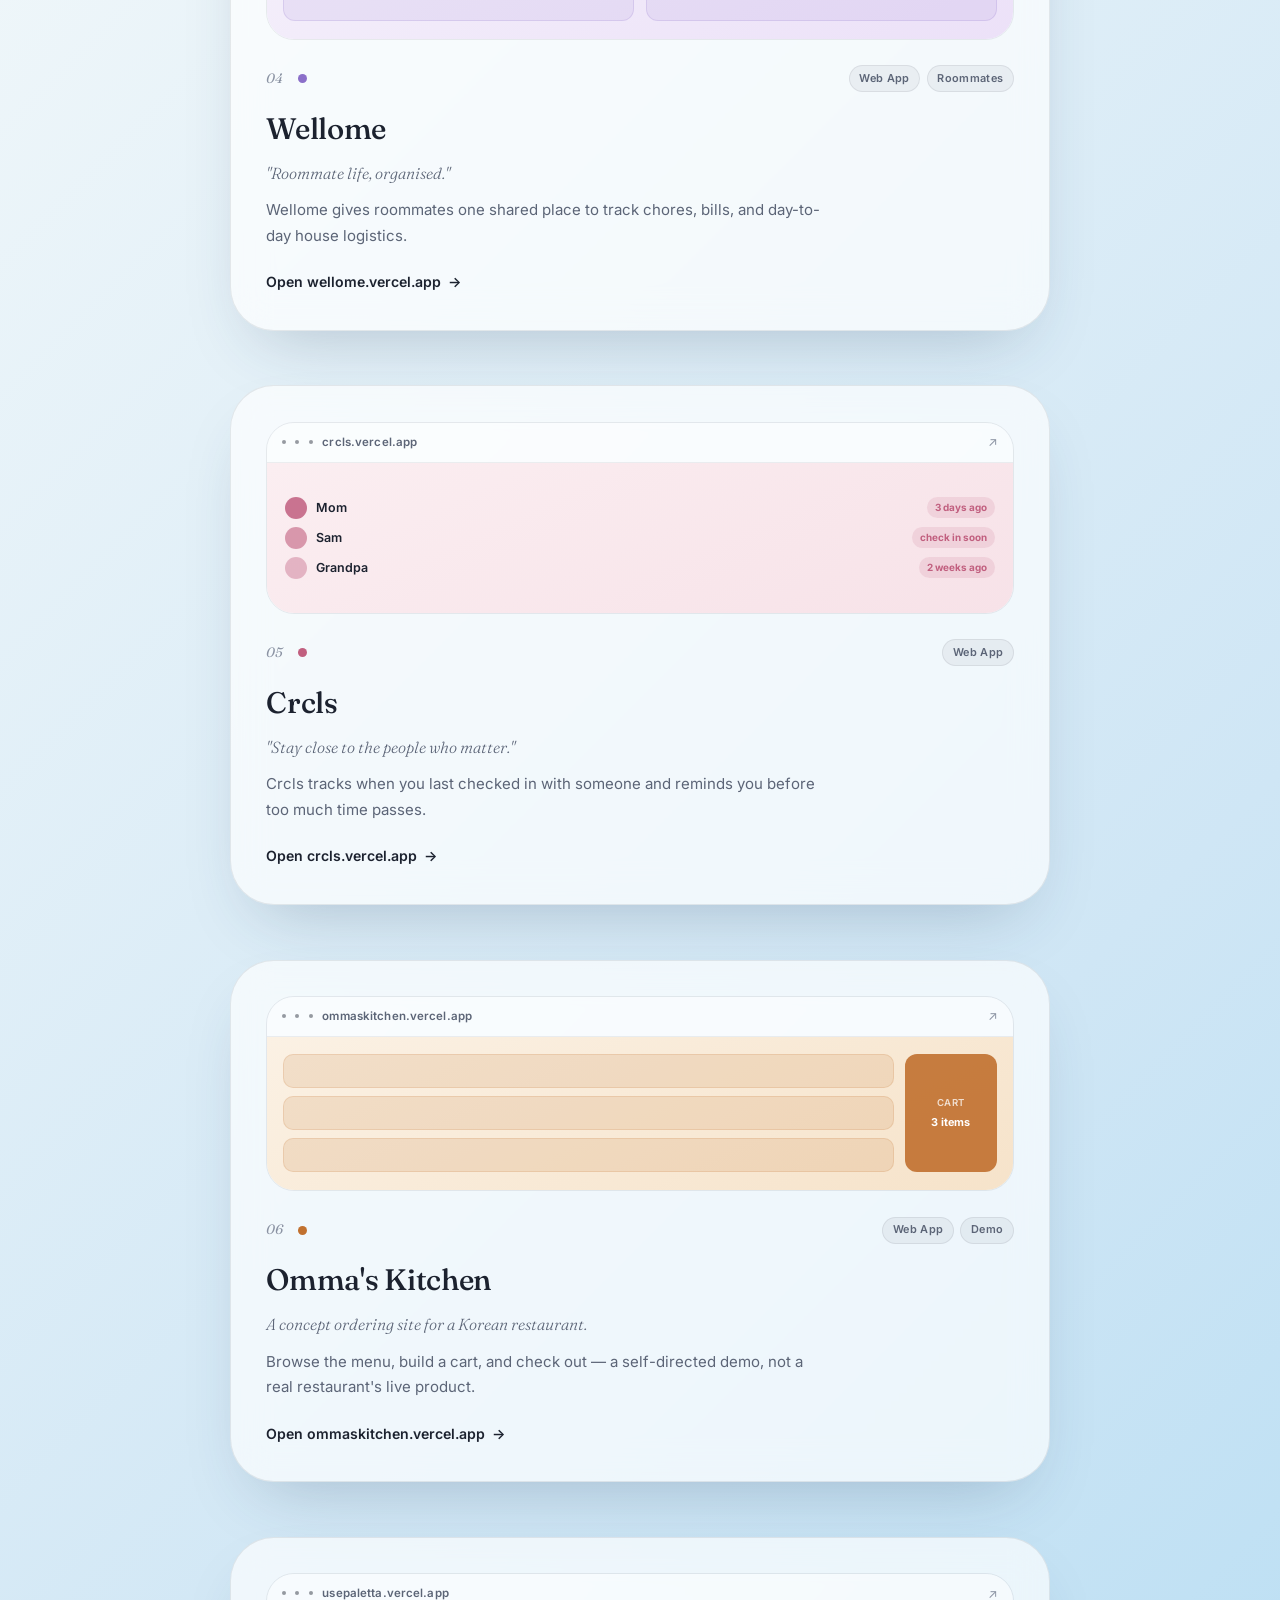
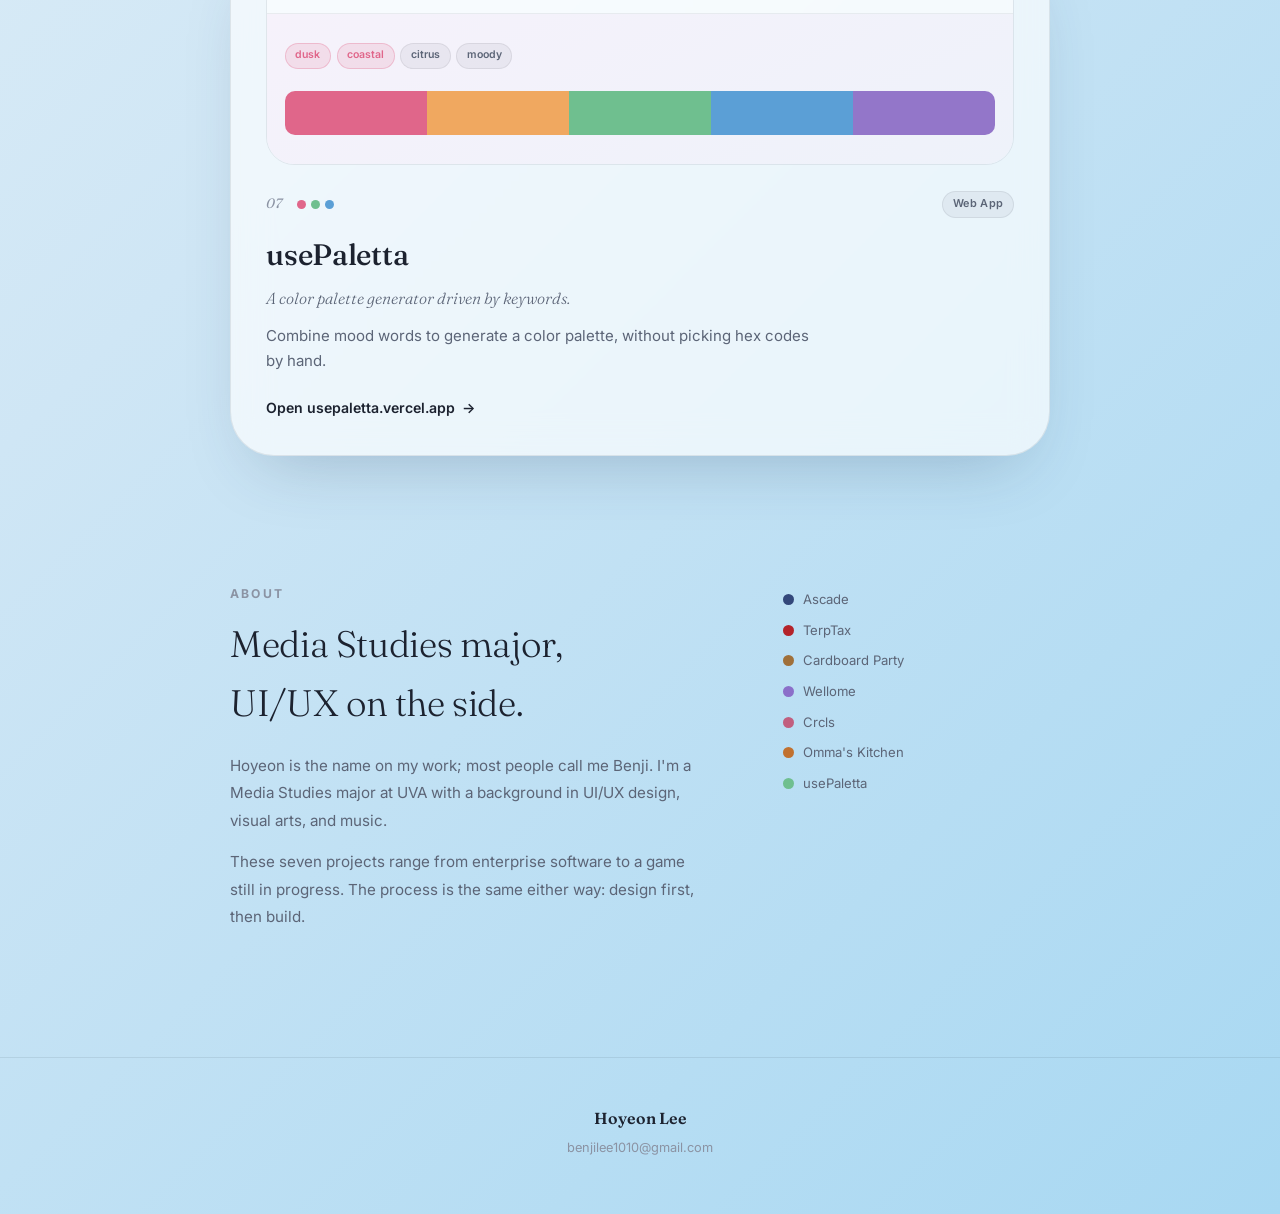
==== commit d032f281: "Turn the portfolio into process pages for Ascade, TerpTax and Cardboard Party Move the styles into a" ====
--- a/index.html
+++ b/index.html
@@ -4,448 +4,13 @@
 <meta charset="UTF-8" />
 <meta name="viewport" content="width=device-width, initial-scale=1.0" />
 <title>Hoyeon Lee</title>
-<meta name="description" content="Hoyeon Lee's portfolio — Cardboard Party, Ascade, TerpTax, Wellome, Crcls, Omma's Kitchen, and usePaletta." />
+<meta name="description" content="Hoyeon Lee's portfolio. The process behind Ascade, TerpTax and Cardboard Party, plus Wellome, Crcls, Omma's Kitchen and usePaletta." />
 <meta name="color-scheme" content="light" />
 <link rel="preconnect" href="https://fonts.googleapis.com" />
 <link rel="preconnect" href="https://fonts.gstatic.com" crossorigin />
-<link href="https://fonts.googleapis.com/css2?family=Inter:wght@400;500;600;700&family=Fraunces:ital,opsz,wght@0,9..144,300;0,9..144,500;0,9..144,600;1,9..144,300;1,9..144,500&display=swap" rel="stylesheet" />
-
-<style>
-  :root {
-    color-scheme: light;
-    --paper:      #fbfaf6;
-    --sky-1:      #fdfcfa;
-    --sky-2:      #f2f8fa;
-    --sky-3:      #cfe6f5;
-    --sky-4:      #a8d8f2;
-    --ink:        #1c222f;
-    --ink-soft:   #5c6577;
-    --ink-faint:  #8b93a3;
-    --line:       rgba(28, 34, 47, 0.1);
-    --card-bg:    rgba(255, 255, 255, 0.66);
-    --card-line:  rgba(28, 34, 47, 0.09);
-    --shadow:     0 30px 70px -30px rgba(31, 56, 90, 0.28);
-
-    --c-ascade:   #33477a;
-    --c-omma:     #c1712f;
-    --c-cardboard:#a0703a;
-    --c-terptax:  #b4232a;
-    --c-wellome:  #8b6fc9;
-    --c-crcls:    #c15f7f;
-    --c-paletta1: #e0668a;
-    --c-paletta2: #f0a860;
-    --c-paletta3: #6fbf8f;
-    --c-paletta4: #5b9fd6;
-    --c-paletta5: #9376c9;
-
-    --font-display: 'Fraunces', Georgia, serif;
-    --font-body: 'Inter', system-ui, -apple-system, sans-serif;
-
-    font-size: 16px;
-  }
-
-  * , *::before, *::after { box-sizing: border-box; margin: 0; padding: 0; }
-
-  html { scroll-behavior: smooth; }
-  @media (prefers-reduced-motion: reduce) {
-    html { scroll-behavior: auto; }
-    * { animation-duration: 0.001ms !important; transition-duration: 0.001ms !important; }
-  }
-
-  body {
-    font-family: var(--font-body);
-    color: var(--ink);
-    line-height: 1.6;
-    background: linear-gradient(
-      135deg,
-      var(--sky-1) 0%,
-      var(--sky-2) 40%,
-      var(--sky-3) 72%,
-      var(--sky-4) 100%
-    );
-    overflow-x: hidden;
-  }
-
-  a { color: inherit; }
-
-  ::selection { background: var(--sky-4); color: var(--ink); }
-
-  /* ── NAV ─────────────────────────────────────────── */
-  .nav {
-    position: fixed;
-    top: 0; left: 0; right: 0;
-    z-index: 100;
-    display: flex;
-    align-items: center;
-    justify-content: space-between;
-    padding: 1.15rem 2.5rem;
-    background: rgba(251, 250, 246, 0.68);
-    backdrop-filter: blur(14px);
-    -webkit-backdrop-filter: blur(14px);
-    border-bottom: 1px solid var(--line);
-  }
-
-  .nav-mark {
-    font-family: var(--font-display);
-    font-weight: 600;
-    font-size: 1.05rem;
-    letter-spacing: -0.02em;
-  }
-
-  .nav-links {
-    display: flex;
-    align-items: center;
-    gap: 1.75rem;
-    list-style: none;
-  }
-
-  .nav-links a {
-    text-decoration: none;
-    font-size: 0.88rem;
-    font-weight: 500;
-    color: var(--ink-soft);
-    transition: color 0.2s;
-  }
-  .nav-links a:hover { color: var(--ink); }
-
-  .nav-cta {
-    padding: 0.5rem 1.05rem;
-    border-radius: 40px;
-    border: 1px solid var(--line);
-    background: rgba(255, 255, 255, 0.55);
-    color: var(--ink) !important;
-    transition: background 0.2s, border-color 0.2s;
-  }
-  .nav-cta:hover { background: #fff; border-color: rgba(28,34,47,0.18); }
-
-  /* ── HERO ────────────────────────────────────────── */
-  .hero {
-    min-height: 92vh;
-    display: flex;
-    flex-direction: column;
-    justify-content: center;
-    padding: 8rem 2.5rem 4rem;
-    max-width: 900px;
-    margin: 0 auto;
-  }
-
-  .hero-eyebrow {
-    font-size: 0.78rem;
-    font-weight: 600;
-    letter-spacing: 0.16em;
-    text-transform: uppercase;
-    color: var(--ink-faint);
-    margin-bottom: 1.4rem;
-  }
-
-  .hero-title {
-    font-family: var(--font-display);
-    font-weight: 300;
-    font-size: clamp(2.6rem, 6.4vw, 4.6rem);
-    line-height: 1.08;
-    letter-spacing: -0.02em;
-    text-wrap: balance;
-    margin-bottom: 1.6rem;
-  }
-  .hero-title em {
-    font-style: italic;
-    font-weight: 500;
-    background: linear-gradient(120deg, var(--c-ascade), var(--c-crcls));
-    -webkit-background-clip: text;
-    background-clip: text;
-    -webkit-text-fill-color: transparent;
-  }
-
-  .hero-sub {
-    font-size: 1.08rem;
-    color: var(--ink-soft);
-    max-width: 480px;
-    line-height: 1.75;
-    margin-bottom: 2.4rem;
-  }
-
-  .btn-primary {
-    display: inline-flex;
-    align-items: center;
-    gap: 0.5rem;
-    width: fit-content;
-    padding: 0.85rem 1.7rem;
-    background: var(--ink);
-    color: var(--paper);
-    text-decoration: none;
-    border-radius: 40px;
-    font-weight: 600;
-    font-size: 0.92rem;
-    transition: transform 0.2s, box-shadow 0.2s;
-    box-shadow: 0 14px 30px -12px rgba(28, 34, 47, 0.4);
-  }
-  .btn-primary:hover { transform: translateY(-2px); box-shadow: 0 18px 36px -12px rgba(28,34,47,0.5); }
-
-  .scroll-hint {
-    margin-top: 3.4rem;
-    font-size: 0.78rem;
-    color: var(--ink-faint);
-    display: flex;
-    align-items: center;
-    gap: 0.5rem;
-    letter-spacing: 0.04em;
-  }
-  .scroll-hint svg { animation: bob 2.2s ease-in-out infinite; }
-  @keyframes bob { 0%,100%{ transform: translateY(0);} 50%{ transform: translateY(5px);} }
-
-  /* ── WORK ────────────────────────────────────────── */
-  .work {
-    scroll-margin-top: 90px;
-    max-width: 900px;
-    margin: 0 auto;
-    padding: 2rem 2.5rem 6rem;
-  }
-
-  .section-header { padding: 3rem 0 4rem; }
-  .section-label {
-    font-size: 0.76rem;
-    font-weight: 700;
-    letter-spacing: 0.18em;
-    text-transform: uppercase;
-    color: var(--ink-faint);
-    margin-bottom: 0.7rem;
-  }
-  .section-title {
-    font-family: var(--font-display);
-    font-weight: 300;
-    font-size: clamp(1.9rem, 3.6vw, 2.6rem);
-    letter-spacing: -0.01em;
-    text-wrap: balance;
-  }
-
-  .cards { display: flex; flex-direction: column; gap: 3.4rem; }
-
-  .card {
-    position: relative;
-    display: block;
-    text-decoration: none;
-    color: inherit;
-    border-radius: clamp(28px, 5vw, 44px);
-    background: var(--card-bg);
-    border: 1px solid var(--card-line);
-    box-shadow: var(--shadow);
-    backdrop-filter: blur(18px);
-    -webkit-backdrop-filter: blur(18px);
-    padding: clamp(1.4rem, 3vw, 2.2rem);
-    opacity: 0;
-    transform: translateY(28px);
-    transition: opacity 0.7s ease, transform 0.7s ease, box-shadow 0.3s ease, border-color 0.3s ease;
-  }
-  .card.visible { opacity: 1; transform: translateY(0); }
-  .card:hover {
-    box-shadow: 0 40px 90px -32px rgba(31, 56, 90, 0.36);
-    border-color: rgba(28,34,47,0.16);
-  }
-  .card:hover .card-preview { transform: translateY(-3px); }
-  .card:hover .card-cta { gap: 0.6rem; }
-
-  .card-preview {
-    border-radius: clamp(18px, 3vw, 28px);
-    overflow: hidden;
-    border: 1px solid rgba(28,34,47,0.08);
-    margin-bottom: 1.6rem;
-    transition: transform 0.35s ease;
-  }
-
-  .preview-bar {
-    display: flex;
-    align-items: center;
-    gap: 0.6rem;
-    padding: 0.6rem 0.9rem;
-    background: rgba(255,255,255,0.5);
-    border-bottom: 1px solid rgba(28,34,47,0.07);
-  }
-  .preview-dot { width: 4px; height: 4px; border-radius: 50%; background: currentColor; opacity: .45; }
-  .preview-url {
-    font-family: var(--font-body);
-    font-size: 0.72rem;
-    font-weight: 600;
-    letter-spacing: 0.01em;
-    color: var(--ink-soft);
-  }
-  .preview-arrow {
-    margin-left: auto;
-    font-size: 0.78rem;
-    color: var(--ink-faint);
-  }
-
-  .preview-content { padding: 1.4rem 1.1rem; min-height: 150px; display: flex; flex-direction: column; justify-content: center; gap: 0.6rem; }
-
-  .card-num {
-    font-family: var(--font-display);
-    font-style: italic;
-    font-size: 0.85rem;
-    color: var(--ink-faint);
-  }
-
-  .card-meta {
-    display: flex;
-    align-items: center;
-    gap: 0.9rem;
-    margin-bottom: 0.8rem;
-  }
-
-  .swatch-key { display: flex; gap: 0.32rem; }
-  .swatch-key span { width: 9px; height: 9px; border-radius: 50%; display: block; }
-
-  .tags { display: flex; gap: 0.4rem; flex-wrap: wrap; margin-left: auto; }
-  .tag {
-    font-size: 0.68rem;
-    font-weight: 600;
-    letter-spacing: 0.03em;
-    padding: 0.24rem 0.6rem;
-    border-radius: 40px;
-    background: rgba(28,34,47,0.05);
-    color: var(--ink-soft);
-    border: 1px solid rgba(28,34,47,0.08);
-  }
-
-  .card-title {
-    font-family: var(--font-display);
-    font-weight: 500;
-    font-size: clamp(1.4rem, 2.6vw, 1.85rem);
-    letter-spacing: -0.01em;
-    margin-bottom: 0.5rem;
-  }
-
-  .card-tagline {
-    font-family: var(--font-display);
-    font-style: italic;
-    font-weight: 300;
-    font-size: 1rem;
-    color: var(--ink-soft);
-    margin-bottom: 0.7rem;
-  }
-
-  .card-desc {
-    font-size: 0.94rem;
-    color: var(--ink-soft);
-    line-height: 1.7;
-    max-width: 560px;
-    margin-bottom: 1.3rem;
-  }
-
-  .card-cta {
-    display: inline-flex;
-    align-items: center;
-    gap: 0.4rem;
-    font-weight: 600;
-    font-size: 0.88rem;
-    transition: gap 0.2s ease;
-  }
-
-  .tag-wip { background: rgba(212,140,58,0.14); color: #a8641a; border-color: rgba(212,140,58,0.35); }
-
-  /* ── project-specific preview art ─────────────────── */
-  .preview-cardboard .preview-content { background: linear-gradient(155deg, #f6ead7, #ecd5b0); flex-direction: row; align-items: stretch; gap: 0.7rem; padding: 1.1rem 1rem; }
-  .cb-mode { flex: 1; border-radius: 14px; background: linear-gradient(160deg, #e4cda8, #d4b98f); border: 1px solid rgba(110,74,40,0.22); display: flex; flex-direction: column; align-items: center; justify-content: center; gap: 0.2rem; padding: 0.9rem 0.6rem; color: #6e4a28; }
-  .cb-mode small { font-size: 0.58rem; font-weight: 600; letter-spacing: 0.1em; text-transform: uppercase; opacity: 0.7; }
-  .cb-mode strong { font-family: var(--font-display); font-size: 1.05rem; font-weight: 600; }
-  .preview-terptax .preview-content { background: linear-gradient(155deg, #faf0ee, #f3dedb); flex-direction: row; align-items: stretch; gap: 0.7rem; padding: 1.1rem 1rem; }
-  .tt-fee { width: 112px; flex-shrink: 0; border-radius: 14px; background: var(--c-terptax); color: #fff; display: flex; flex-direction: column; align-items: center; justify-content: center; gap: 0.15rem; padding: 0.8rem 0.5rem; }
-  .tt-fee strong { font-family: var(--font-display); font-size: 1.9rem; font-weight: 600; line-height: 1; }
-  .tt-fee small { font-size: 0.58rem; font-weight: 600; letter-spacing: 0.08em; text-transform: uppercase; opacity: 0.85; text-align: center; }
-  .tt-list { flex: 1; display: flex; flex-direction: column; justify-content: center; gap: 0.5rem; }
-  .tt-row { display: flex; align-items: center; gap: 0.55rem; font-size: 0.74rem; font-weight: 600; color: #8f1d22; background: rgba(180,35,42,0.08); border: 1px solid rgba(180,35,42,0.14); border-radius: 10px; padding: 0.5rem 0.65rem; }
-  .tt-row::before { content: ''; width: 6px; height: 6px; border-radius: 50%; background: var(--c-terptax); flex-shrink: 0; }
-  .preview-ascade .preview-content { background: linear-gradient(155deg, #eef1f8, #e2e7f3); }
-  .ascade-row { display: flex; align-items: center; gap: 0.55rem; }
-  .ascade-check {
-    width: 18px; height: 18px; border-radius: 50%;
-    background: var(--c-ascade); flex-shrink: 0;
-    display: flex; align-items: center; justify-content: center;
-  }
-  .ascade-check::after { content: ''; width: 6px; height: 3px; border-left: 1.5px solid #fff; border-bottom: 1.5px solid #fff; transform: rotate(-45deg) translateY(-1px); }
-  .ascade-bar { height: 6px; border-radius: 4px; background: rgba(51,71,122,0.16); flex: 1; }
-  .ascade-bar.short { max-width: 60%; }
-  .ascade-line { font-size: 0.72rem; color: var(--c-ascade); font-weight: 600; }
-
-  .preview-omma .preview-content { background: linear-gradient(155deg, #fbf1e4, #f6e3ca); flex-direction: row; align-items: stretch; gap: 0.7rem; padding: 1.1rem 1rem; }
-  .omma-menu { flex: 1; display: flex; flex-direction: column; gap: 0.5rem; justify-content: center; }
-  .omma-item { height: 34px; border-radius: 10px; background: rgba(193,113,47,0.14); border: 1px solid rgba(193,113,47,0.16); }
-  .omma-cart { width: 92px; flex-shrink: 0; border-radius: 12px; background: rgba(193,113,47,0.9); color: #fff; display: flex; flex-direction: column; align-items: center; justify-content: center; gap: 0.2rem; font-size: 0.68rem; font-weight: 700; }
-  .omma-cart span:first-child { font-size: 0.6rem; font-weight: 600; opacity: 0.75; text-transform: uppercase; letter-spacing: 0.05em; }
-
-  .preview-wellome .preview-content { background: linear-gradient(155deg, #f5f1fb, #ece1f8); flex-direction: row; gap: 0.7rem; padding: 1.1rem 1rem; }
-  .wl-card { flex: 1; background: rgba(139,111,201,0.1); border: 1px solid rgba(139,111,201,0.18); border-radius: 12px; padding: 0.6rem 0.7rem; display: flex; flex-direction: column; gap: 0.35rem; }
-  .wl-label { font-size: 0.62rem; color: var(--ink-faint); text-transform: uppercase; letter-spacing: 0.05em; }
-  .wl-num { font-family: var(--font-display); font-size: 1.15rem; font-weight: 600; color: var(--c-wellome); }
-  .wl-bar { height: 5px; border-radius: 40px; background: rgba(139,111,201,0.18); overflow: hidden; margin-top: 0.15rem; }
-  .wl-bar-fill { height: 100%; width: 70%; background: var(--c-wellome); border-radius: 40px; }
-
-  .preview-crcls .preview-content { background: linear-gradient(155deg, #fbeef1, #f7e2e8); gap: 0.5rem; }
-  .cr-row { display: flex; align-items: center; gap: 0.6rem; }
-  .cr-avatar { width: 22px; height: 22px; border-radius: 50%; background: var(--c-crcls); flex-shrink: 0; opacity: 0.85; }
-  .cr-name { font-size: 0.78rem; font-weight: 600; color: var(--ink); flex: 1; }
-  .cr-chip { font-size: 0.62rem; font-weight: 700; padding: 0.15rem 0.5rem; border-radius: 40px; background: rgba(193,95,127,0.14); color: var(--c-crcls); }
-
-  .preview-paletta .preview-content { background: linear-gradient(155deg, #f6f2fb, #eef2fa); }
-  .pal-chips { display: flex; gap: 0.35rem; flex-wrap: wrap; margin-bottom: 0.8rem; }
-  .pal-chip { font-size: 0.66rem; font-weight: 600; padding: 0.22rem 0.6rem; border-radius: 40px; background: rgba(28,34,47,0.05); border: 1px solid rgba(28,34,47,0.08); color: var(--ink-soft); }
-  .pal-chip.active { background: rgba(224,102,138,0.14); border-color: rgba(224,102,138,0.3); color: var(--c-paletta1); }
-  .pal-swatches { display: flex; height: 44px; border-radius: 10px; overflow: hidden; }
-  .pal-swatches span { flex: 1; }
-
-  /* ── ABOUT ───────────────────────────────────────── */
-  .about {
-    scroll-margin-top: 90px;
-    max-width: 900px;
-    margin: 0 auto;
-    padding: 2rem 2.5rem 7rem;
-    display: grid;
-    grid-template-columns: 1.3fr 0.7fr;
-    gap: 3.5rem;
-    align-items: start;
-  }
-
-  .about-title {
-    font-family: var(--font-display);
-    font-weight: 300;
-    font-size: clamp(1.7rem, 3.2vw, 2.3rem);
-    letter-spacing: -0.01em;
-    margin-bottom: 1.2rem;
-    text-wrap: balance;
-  }
-
-  .about-body { font-size: 0.95rem; color: var(--ink-soft); line-height: 1.8; margin-bottom: 0.9rem; max-width: 480px; }
-
-  .about-palette { display: flex; flex-direction: column; gap: 0.6rem; padding-top: 0.3rem; }
-  .ap-row { display: flex; align-items: center; gap: 0.6rem; font-size: 0.82rem; color: var(--ink-soft); }
-  .ap-dot { width: 11px; height: 11px; border-radius: 50%; flex-shrink: 0; }
-
-  /* ── FOOTER ──────────────────────────────────────── */
-  .footer {
-    padding: 3rem 2.5rem 3.5rem;
-    text-align: center;
-    display: flex;
-    flex-direction: column;
-    gap: 0.4rem;
-    border-top: 1px solid rgba(28,34,47,0.09);
-  }
-  .footer-name { font-family: var(--font-display); font-weight: 600; font-size: 1rem; }
-  .footer-copy { font-size: 0.8rem; color: var(--ink-faint); }
-  .footer a { text-decoration: none; }
-  .footer a:hover { color: var(--ink); }
-
-  /* ── RESPONSIVE ──────────────────────────────────── */
-  @media (max-width: 720px) {
-    .nav { padding: 1rem 1.4rem; }
-    .nav-links { gap: 1rem; }
-    .hero { padding: 7rem 1.4rem 3rem; }
-    .work { padding: 1rem 1.4rem 4rem; }
-    .about { grid-template-columns: 1fr; padding: 1rem 1.4rem 5rem; gap: 2rem; }
-    .preview-omma .preview-content,
-    .preview-terptax .preview-content,
-    .preview-wellome .preview-content { flex-direction: column; }
-    .tt-fee { width: 100%; }
-    .omma-cart { width: 100%; flex-direction: row; justify-content: center; gap: 0.4rem; padding: 0.5rem; }
-  }
-</style>
+<link href="https://fonts.googleapis.com/css2?family=Inter:wght@400;500;600;700&family=Fraunces:ital,opsz,wght@0,9..144,300;0,9..144,400;0,9..144,500;0,9..144,600;1,9..144,300;1,9..144,500&display=swap" rel="stylesheet" />
+
+<link rel="stylesheet" href="/styles.css?v=2" />
 </head>
 <body>
 
@@ -462,7 +27,7 @@
   <p class="hero-eyebrow">Portfolio</p>
   <h1 class="hero-title">Hi, I'm <em>Hoyeon</em>.<br>Here's what I've been building.</h1>
   <p class="hero-sub">
-    A handful of interfaces I've designed and built.
+    The process behind a handful of interfaces I've designed and built.
   </p>
   <a href="#work" class="btn-primary">See the work</a>
   <div class="scroll-hint">
@@ -479,40 +44,39 @@
 
   <div class="cards">
 
-    <a class="card" data-index="01" href="https://ascade.co/gov" target="_blank" rel="noopener">
+    <div class="group-head">
+      <h3 class="group-title">Process</h3>
+      <p class="group-note">Three projects, and how they came together.</p>
+    </div>
+
+    <a class="card" data-index="01" href="/ascade">
       <div class="card-preview preview-ascade">
         <div class="preview-bar">
           <span class="preview-dot"></span><span class="preview-dot"></span><span class="preview-dot"></span>
           <span class="preview-url">ascade.co/gov</span>
-          <span class="preview-arrow">&#8599;</span>
-        </div>
-        <div class="preview-content">
-          <div class="ascade-row"><div class="ascade-check"></div><div class="ascade-bar"></div></div>
-          <div class="ascade-row"><div class="ascade-check"></div><div class="ascade-bar short"></div></div>
-          <div class="ascade-row"><div class="ascade-check"></div><div class="ascade-bar"></div></div>
-          <p class="ascade-line">Formally verified &middot; DARPA ERIS</p>
+        </div>
+        <div class="preview-content">
+          <div class="as-box">Network A</div><span class="as-link"></span><div class="as-box core">Ascade firewall</div><span class="as-link"></span><div class="as-box">Network B</div>
         </div>
       </div>
       <div class="card-meta">
         <span class="card-num">01</span>
         <div class="swatch-key"><span style="background:var(--c-ascade)"></span></div>
-        <div class="tags"><span class="tag">AI</span><span class="tag">Formal Verification</span><span class="tag">GovTech</span></div>
+        <div class="tags"><span class="tag">Design consulting</span><span class="tag">GovTech</span></div>
       </div>
       <h3 class="card-title">Ascade</h3>
-      <p class="card-tagline">"Proving software correctness for the mission."</p>
-      <p class="card-desc">
-        Formal verification usually takes months and a small team of PhDs. Ascade uses AI to
-        automate that process for mission-critical DoD software, and DARPA backs it under ERIS.
-      </p>
-      <span class="card-cta">Open ascade.co/gov <span>&rarr;</span></span>
-    </a>
-
-    <a class="card" data-index="02" href="https://terptax.pages.dev" target="_blank" rel="noopener">
+      <p class="card-tagline">"Secure enclaves. Ready for work."</p>
+      <p class="card-desc">
+        Design consulting for Ascade's government page. I walked the founder through the changes and drew over the site to show them.
+      </p>
+      <span class="card-cta">Read the process <span>&rarr;</span></span>
+    </a>
+
+    <a class="card" data-index="02" href="/terptax">
       <div class="card-preview preview-terptax">
         <div class="preview-bar">
           <span class="preview-dot"></span><span class="preview-dot"></span><span class="preview-dot"></span>
           <span class="preview-url">terptax.pages.dev</span>
-          <span class="preview-arrow">&#8599;</span>
         </div>
         <div class="preview-content">
           <div class="tt-fee"><strong>$0</strong><small>Fee for eligible clients</small></div>
@@ -525,18 +89,45 @@
       <div class="card-meta">
         <span class="card-num">02</span>
         <div class="swatch-key"><span style="background:var(--c-terptax)"></span></div>
-        <div class="tags"><span class="tag">Website</span><span class="tag">Nonprofit</span></div>
+        <div class="tags"><span class="tag">Website redesign</span><span class="tag">Nonprofit</span></div>
       </div>
       <h3 class="card-title">TerpTax</h3>
       <p class="card-tagline">"A little help. A lot of relief."</p>
       <p class="card-desc">
-        A redesigned landing page for TerpTax, a Maryland nonprofit that offers free tax
-        preparation to eligible students and community members in College Park.
-      </p>
-      <span class="card-cta">Open terptax.pages.dev <span>&rarr;</span></span>
-    </a>
-
-    <a class="card" data-index="03" href="https://wellome.vercel.app/" target="_blank" rel="noopener">
+        Redesigning a free tax help site around the people using it, from the order of the page to the corners of the buttons.
+      </p>
+      <span class="card-cta">Read the process <span>&rarr;</span></span>
+    </a>
+
+    <a class="card" data-index="03" href="/cardboard-party">
+      <div class="card-preview preview-cardboard">
+        <div class="preview-bar">
+          <span class="preview-dot"></span><span class="preview-dot"></span><span class="preview-dot"></span>
+          <span class="preview-url">cardboardparty.onrender.com</span>
+        </div>
+        <div class="preview-content">
+          <div class="cb-mode"><small>Beta</small><strong>Kart racing</strong></div>
+        </div>
+      </div>
+      <div class="card-meta">
+        <span class="card-num">03</span>
+        <div class="swatch-key"><span style="background:var(--c-cardboard)"></span></div>
+        <div class="tags"><span class="tag tag-wip">Beta</span><span class="tag">Game</span></div>
+      </div>
+      <h3 class="card-title">Cardboard Party</h3>
+      <p class="card-tagline">A passion project, now in beta.</p>
+      <p class="card-desc">
+        A game that started as a laser shooter and became a kart racer, and where the work went along the way.
+      </p>
+      <span class="card-cta">Read the process <span>&rarr;</span></span>
+    </a>
+
+    <div class="group-head later">
+      <h3 class="group-title">More projects</h3>
+      <p class="group-note">These link straight to the live sites.</p>
+    </div>
+
+    <a class="card" data-index="04" href="https://wellome.vercel.app/" target="_blank" rel="noopener">
       <div class="card-preview preview-wellome">
         <div class="preview-bar">
           <span class="preview-dot"></span><span class="preview-dot"></span><span class="preview-dot"></span>
@@ -557,7 +148,7 @@
         </div>
       </div>
       <div class="card-meta">
-        <span class="card-num">03</span>
+        <span class="card-num">04</span>
         <div class="swatch-key"><span style="background:var(--c-wellome)"></span></div>
         <div class="tags"><span class="tag">Web App</span><span class="tag">Roommates</span></div>
       </div>
@@ -568,31 +159,6 @@
         logistics.
       </p>
       <span class="card-cta">Open wellome.vercel.app <span>&rarr;</span></span>
-    </a>
-
-    <a class="card" data-index="04" href="https://cardboardparty.onrender.com" target="_blank" rel="noopener">
-      <div class="card-preview preview-cardboard">
-        <div class="preview-bar">
-          <span class="preview-dot"></span><span class="preview-dot"></span><span class="preview-dot"></span>
-          <span class="preview-url">cardboardparty.onrender.com</span>
-          <span class="preview-arrow">&#8599;</span>
-        </div>
-        <div class="preview-content">
-          <div class="cb-mode"><small>Beta</small><strong>Kart racing</strong></div>
-        </div>
-      </div>
-      <div class="card-meta">
-        <span class="card-num">04</span>
-        <div class="swatch-key"><span style="background:var(--c-cardboard)"></span></div>
-        <div class="tags"><span class="tag tag-wip">Beta</span><span class="tag">Game</span></div>
-      </div>
-      <h3 class="card-title">Cardboard Party</h3>
-      <p class="card-tagline">A passion project, now in beta.</p>
-      <p class="card-desc">
-        Multiplayer kart racing game (beta) with drifting and boosts, a drawn track editor, and
-        AI racers.
-      </p>
-      <span class="card-cta">Open cardboardparty.onrender.com <span>&rarr;</span></span>
     </a>
 
     <a class="card" data-index="05" href="https://crcls.vercel.app/" target="_blank" rel="noopener">
@@ -711,8 +277,8 @@
   <div class="about-palette">
     <div class="ap-row"><span class="ap-dot" style="background:var(--c-ascade)"></span>Ascade</div>
     <div class="ap-row"><span class="ap-dot" style="background:var(--c-terptax)"></span>TerpTax</div>
+    <div class="ap-row"><span class="ap-dot" style="background:var(--c-cardboard)"></span>Cardboard Party</div>
     <div class="ap-row"><span class="ap-dot" style="background:var(--c-wellome)"></span>Wellome</div>
-    <div class="ap-row"><span class="ap-dot" style="background:var(--c-cardboard)"></span>Cardboard Party</div>
     <div class="ap-row"><span class="ap-dot" style="background:var(--c-crcls)"></span>Crcls</div>
     <div class="ap-row"><span class="ap-dot" style="background:var(--c-omma)"></span>Omma's Kitchen</div>
     <div class="ap-row"><span class="ap-dot" style="background:var(--c-paletta3)"></span>usePaletta</div>
--- a/styles.css
+++ b/styles.css
@@ -0,0 +1,469 @@
+  :root {
+    color-scheme: light;
+    --paper:      #fbfaf6;
+    --sky-1:      #fdfcfa;
+    --sky-2:      #f2f8fa;
+    --sky-3:      #cfe6f5;
+    --sky-4:      #a8d8f2;
+    --ink:        #1c222f;
+    --ink-soft:   #5c6577;
+    --ink-faint:  #8b93a3;
+    --line:       rgba(28, 34, 47, 0.1);
+    --card-bg:    rgba(255, 255, 255, 0.66);
+    --card-line:  rgba(28, 34, 47, 0.09);
+    --shadow:     0 30px 70px -30px rgba(31, 56, 90, 0.28);
+
+    --c-ascade:   #33477a;
+    --c-omma:     #c1712f;
+    --c-cardboard:#a0703a;
+    --c-terptax:  #b4232a;
+    --c-wellome:  #8b6fc9;
+    --c-crcls:    #c15f7f;
+    --c-paletta1: #e0668a;
+    --c-paletta2: #f0a860;
+    --c-paletta3: #6fbf8f;
+    --c-paletta4: #5b9fd6;
+    --c-paletta5: #9376c9;
+
+    --font-display: 'Fraunces', Georgia, serif;
+    --font-body: 'Inter', system-ui, -apple-system, sans-serif;
+
+    font-size: 16px;
+  }
+
+  * , *::before, *::after { box-sizing: border-box; margin: 0; padding: 0; }
+
+  html { scroll-behavior: smooth; }
+  @media (prefers-reduced-motion: reduce) {
+    html { scroll-behavior: auto; }
+    * { animation-duration: 0.001ms !important; transition-duration: 0.001ms !important; }
+  }
+
+  body {
+    font-family: var(--font-body);
+    color: var(--ink);
+    line-height: 1.6;
+    background: linear-gradient(
+      135deg,
+      var(--sky-1) 0%,
+      var(--sky-2) 40%,
+      var(--sky-3) 72%,
+      var(--sky-4) 100%
+    );
+    overflow-x: hidden;
+  }
+
+  a { color: inherit; }
+
+  ::selection { background: var(--sky-4); color: var(--ink); }
+
+  /* ── NAV ─────────────────────────────────────────── */
+  .nav {
+    position: fixed;
+    top: 0; left: 0; right: 0;
+    z-index: 100;
+    display: flex;
+    align-items: center;
+    justify-content: space-between;
+    padding: 1.15rem 2.5rem;
+    background: rgba(251, 250, 246, 0.68);
+    backdrop-filter: blur(14px);
+    -webkit-backdrop-filter: blur(14px);
+    border-bottom: 1px solid var(--line);
+  }
+
+  .nav-mark {
+    font-family: var(--font-display);
+    font-weight: 600;
+    font-size: 1.05rem;
+    letter-spacing: -0.02em;
+  }
+
+  .nav-links {
+    display: flex;
+    align-items: center;
+    gap: 1.75rem;
+    list-style: none;
+  }
+
+  .nav-links a {
+    text-decoration: none;
+    font-size: 0.88rem;
+    font-weight: 500;
+    color: var(--ink-soft);
+    transition: color 0.2s;
+  }
+  .nav-links a:hover { color: var(--ink); }
+
+  .nav-cta {
+    padding: 0.5rem 1.05rem;
+    border-radius: 40px;
+    border: 1px solid var(--line);
+    background: rgba(255, 255, 255, 0.55);
+    color: var(--ink) !important;
+    transition: background 0.2s, border-color 0.2s;
+  }
+  .nav-cta:hover { background: #fff; border-color: rgba(28,34,47,0.18); }
+
+  /* ── HERO ────────────────────────────────────────── */
+  .hero {
+    min-height: 92vh;
+    display: flex;
+    flex-direction: column;
+    justify-content: center;
+    padding: 8rem 2.5rem 4rem;
+    max-width: 900px;
+    margin: 0 auto;
+  }
+
+  .hero-eyebrow {
+    font-size: 0.78rem;
+    font-weight: 600;
+    letter-spacing: 0.16em;
+    text-transform: uppercase;
+    color: var(--ink-faint);
+    margin-bottom: 1.4rem;
+  }
+
+  .hero-title {
+    font-family: var(--font-display);
+    font-weight: 300;
+    font-size: clamp(2.6rem, 6.4vw, 4.6rem);
+    line-height: 1.08;
+    letter-spacing: -0.02em;
+    text-wrap: balance;
+    margin-bottom: 1.6rem;
+  }
+  .hero-title em {
+    font-style: italic;
+    font-weight: 500;
+    background: linear-gradient(120deg, var(--c-ascade), var(--c-crcls));
+    -webkit-background-clip: text;
+    background-clip: text;
+    -webkit-text-fill-color: transparent;
+  }
+
+  .hero-sub {
+    font-size: 1.08rem;
+    color: var(--ink-soft);
+    max-width: 480px;
+    line-height: 1.75;
+    margin-bottom: 2.4rem;
+  }
+
+  .btn-primary {
+    display: inline-flex;
+    align-items: center;
+    gap: 0.5rem;
+    width: fit-content;
+    padding: 0.85rem 1.7rem;
+    background: var(--ink);
+    color: var(--paper);
+    text-decoration: none;
+    border-radius: 40px;
+    font-weight: 600;
+    font-size: 0.92rem;
+    transition: transform 0.2s, box-shadow 0.2s;
+    box-shadow: 0 14px 30px -12px rgba(28, 34, 47, 0.4);
+  }
+  .btn-primary:hover { transform: translateY(-2px); box-shadow: 0 18px 36px -12px rgba(28,34,47,0.5); }
+
+  .scroll-hint {
+    margin-top: 3.4rem;
+    font-size: 0.78rem;
+    color: var(--ink-faint);
+    display: flex;
+    align-items: center;
+    gap: 0.5rem;
+    letter-spacing: 0.04em;
+  }
+  .scroll-hint svg { animation: bob 2.2s ease-in-out infinite; }
+  @keyframes bob { 0%,100%{ transform: translateY(0);} 50%{ transform: translateY(5px);} }
+
+  /* ── WORK ────────────────────────────────────────── */
+  .work {
+    scroll-margin-top: 90px;
+    max-width: 900px;
+    margin: 0 auto;
+    padding: 2rem 2.5rem 6rem;
+  }
+
+  .section-header { padding: 3rem 0 4rem; }
+  .section-label {
+    font-size: 0.76rem;
+    font-weight: 700;
+    letter-spacing: 0.18em;
+    text-transform: uppercase;
+    color: var(--ink-faint);
+    margin-bottom: 0.7rem;
+  }
+  .section-title {
+    font-family: var(--font-display);
+    font-weight: 300;
+    font-size: clamp(1.9rem, 3.6vw, 2.6rem);
+    letter-spacing: -0.01em;
+    text-wrap: balance;
+  }
+
+  .cards { display: flex; flex-direction: column; gap: 3.4rem; }
+
+  .card {
+    position: relative;
+    display: block;
+    text-decoration: none;
+    color: inherit;
+    border-radius: clamp(28px, 5vw, 44px);
+    background: var(--card-bg);
+    border: 1px solid var(--card-line);
+    box-shadow: var(--shadow);
+    backdrop-filter: blur(18px);
+    -webkit-backdrop-filter: blur(18px);
+    padding: clamp(1.4rem, 3vw, 2.2rem);
+    opacity: 0;
+    transform: translateY(28px);
+    transition: opacity 0.7s ease, transform 0.7s ease, box-shadow 0.3s ease, border-color 0.3s ease;
+  }
+  .card.visible { opacity: 1; transform: translateY(0); }
+  .card:hover {
+    box-shadow: 0 40px 90px -32px rgba(31, 56, 90, 0.36);
+    border-color: rgba(28,34,47,0.16);
+  }
+  .card:hover .card-preview { transform: translateY(-3px); }
+  .card:hover .card-cta { gap: 0.6rem; }
+
+  .card-preview {
+    border-radius: clamp(18px, 3vw, 28px);
+    overflow: hidden;
+    border: 1px solid rgba(28,34,47,0.08);
+    margin-bottom: 1.6rem;
+    transition: transform 0.35s ease;
+  }
+
+  .preview-bar {
+    display: flex;
+    align-items: center;
+    gap: 0.6rem;
+    padding: 0.6rem 0.9rem;
+    background: rgba(255,255,255,0.5);
+    border-bottom: 1px solid rgba(28,34,47,0.07);
+  }
+  .preview-dot { width: 4px; height: 4px; border-radius: 50%; background: currentColor; opacity: .45; }
+  .preview-url {
+    font-family: var(--font-body);
+    font-size: 0.72rem;
+    font-weight: 600;
+    letter-spacing: 0.01em;
+    color: var(--ink-soft);
+  }
+  .preview-arrow {
+    margin-left: auto;
+    font-size: 0.78rem;
+    color: var(--ink-faint);
+  }
+
+  .preview-content { padding: 1.4rem 1.1rem; min-height: 150px; display: flex; flex-direction: column; justify-content: center; gap: 0.6rem; }
+
+  .card-num {
+    font-family: var(--font-display);
+    font-style: italic;
+    font-size: 0.85rem;
+    color: var(--ink-faint);
+  }
+
+  .card-meta {
+    display: flex;
+    align-items: center;
+    gap: 0.9rem;
+    margin-bottom: 0.8rem;
+  }
+
+  .swatch-key { display: flex; gap: 0.32rem; }
+  .swatch-key span { width: 9px; height: 9px; border-radius: 50%; display: block; }
+
+  .tags { display: flex; gap: 0.4rem; flex-wrap: wrap; margin-left: auto; }
+  .tag {
+    font-size: 0.68rem;
+    font-weight: 600;
+    letter-spacing: 0.03em;
+    padding: 0.24rem 0.6rem;
+    border-radius: 40px;
+    background: rgba(28,34,47,0.05);
+    color: var(--ink-soft);
+    border: 1px solid rgba(28,34,47,0.08);
+  }
+
+  .card-title {
+    font-family: var(--font-display);
+    font-weight: 500;
+    font-size: clamp(1.4rem, 2.6vw, 1.85rem);
+    letter-spacing: -0.01em;
+    margin-bottom: 0.5rem;
+  }
+
+  .card-tagline {
+    font-family: var(--font-display);
+    font-style: italic;
+    font-weight: 300;
+    font-size: 1rem;
+    color: var(--ink-soft);
+    margin-bottom: 0.7rem;
+  }
+
+  .card-desc {
+    font-size: 0.94rem;
+    color: var(--ink-soft);
+    line-height: 1.7;
+    max-width: 560px;
+    margin-bottom: 1.3rem;
+  }
+
+  .card-cta {
+    display: inline-flex;
+    align-items: center;
+    gap: 0.4rem;
+    font-weight: 600;
+    font-size: 0.88rem;
+    transition: gap 0.2s ease;
+  }
+
+  .tag-wip { background: rgba(212,140,58,0.14); color: #a8641a; border-color: rgba(212,140,58,0.35); }
+
+  /* ── project-specific preview art ─────────────────── */
+  .preview-cardboard .preview-content { background: linear-gradient(155deg, #f6ead7, #ecd5b0); flex-direction: row; align-items: stretch; gap: 0.7rem; padding: 1.1rem 1rem; }
+  .cb-mode { flex: 1; border-radius: 14px; background: linear-gradient(160deg, #e4cda8, #d4b98f); border: 1px solid rgba(110,74,40,0.22); display: flex; flex-direction: column; align-items: center; justify-content: center; gap: 0.2rem; padding: 0.9rem 0.6rem; color: #6e4a28; }
+  .cb-mode small { font-size: 0.58rem; font-weight: 600; letter-spacing: 0.1em; text-transform: uppercase; opacity: 0.7; }
+  .cb-mode strong { font-family: var(--font-display); font-size: 1.05rem; font-weight: 600; }
+  .preview-terptax .preview-content { background: linear-gradient(155deg, #faf0ee, #f3dedb); flex-direction: row; align-items: stretch; gap: 0.7rem; padding: 1.1rem 1rem; }
+  .tt-fee { width: 112px; flex-shrink: 0; border-radius: 14px; background: var(--c-terptax); color: #fff; display: flex; flex-direction: column; align-items: center; justify-content: center; gap: 0.15rem; padding: 0.8rem 0.5rem; }
+  .tt-fee strong { font-family: var(--font-display); font-size: 1.9rem; font-weight: 600; line-height: 1; }
+  .tt-fee small { font-size: 0.58rem; font-weight: 600; letter-spacing: 0.08em; text-transform: uppercase; opacity: 0.85; text-align: center; }
+  .tt-list { flex: 1; display: flex; flex-direction: column; justify-content: center; gap: 0.5rem; }
+  .tt-row { display: flex; align-items: center; gap: 0.55rem; font-size: 0.74rem; font-weight: 600; color: #8f1d22; background: rgba(180,35,42,0.08); border: 1px solid rgba(180,35,42,0.14); border-radius: 10px; padding: 0.5rem 0.65rem; }
+  .tt-row::before { content: ''; width: 6px; height: 6px; border-radius: 50%; background: var(--c-terptax); flex-shrink: 0; }
+  .preview-ascade .preview-content { background: linear-gradient(155deg, #eef1f8, #e2e7f3); }
+  .preview-ascade .preview-content { flex-direction: row; align-items: center; justify-content: center; gap: 0.5rem; }
+  .as-box { flex: 1; text-align: center; border-radius: 3px; border: 1px solid rgba(51,71,122,0.35); background: rgba(51,71,122,0.07); color: var(--c-ascade); font-size: 0.66rem; font-weight: 600; letter-spacing: 0.04em; padding: 1.1rem 0.4rem; }
+  .as-box.core { background: var(--c-ascade); color: #fff; border-color: var(--c-ascade); }
+  .as-link { width: 18px; height: 1px; background: rgba(51,71,122,0.5); flex-shrink: 0; }
+
+  .preview-omma .preview-content { background: linear-gradient(155deg, #fbf1e4, #f6e3ca); flex-direction: row; align-items: stretch; gap: 0.7rem; padding: 1.1rem 1rem; }
+  .omma-menu { flex: 1; display: flex; flex-direction: column; gap: 0.5rem; justify-content: center; }
+  .omma-item { height: 34px; border-radius: 10px; background: rgba(193,113,47,0.14); border: 1px solid rgba(193,113,47,0.16); }
+  .omma-cart { width: 92px; flex-shrink: 0; border-radius: 12px; background: rgba(193,113,47,0.9); color: #fff; display: flex; flex-direction: column; align-items: center; justify-content: center; gap: 0.2rem; font-size: 0.68rem; font-weight: 700; }
+  .omma-cart span:first-child { font-size: 0.6rem; font-weight: 600; opacity: 0.75; text-transform: uppercase; letter-spacing: 0.05em; }
+
+  .preview-wellome .preview-content { background: linear-gradient(155deg, #f5f1fb, #ece1f8); flex-direction: row; gap: 0.7rem; padding: 1.1rem 1rem; }
+  .wl-card { flex: 1; background: rgba(139,111,201,0.1); border: 1px solid rgba(139,111,201,0.18); border-radius: 12px; padding: 0.6rem 0.7rem; display: flex; flex-direction: column; gap: 0.35rem; }
+  .wl-label { font-size: 0.62rem; color: var(--ink-faint); text-transform: uppercase; letter-spacing: 0.05em; }
+  .wl-num { font-family: var(--font-display); font-size: 1.15rem; font-weight: 600; color: var(--c-wellome); }
+  .wl-bar { height: 5px; border-radius: 40px; background: rgba(139,111,201,0.18); overflow: hidden; margin-top: 0.15rem; }
+  .wl-bar-fill { height: 100%; width: 70%; background: var(--c-wellome); border-radius: 40px; }
+
+  .preview-crcls .preview-content { background: linear-gradient(155deg, #fbeef1, #f7e2e8); gap: 0.5rem; }
+  .cr-row { display: flex; align-items: center; gap: 0.6rem; }
+  .cr-avatar { width: 22px; height: 22px; border-radius: 50%; background: var(--c-crcls); flex-shrink: 0; opacity: 0.85; }
+  .cr-name { font-size: 0.78rem; font-weight: 600; color: var(--ink); flex: 1; }
+  .cr-chip { font-size: 0.62rem; font-weight: 700; padding: 0.15rem 0.5rem; border-radius: 40px; background: rgba(193,95,127,0.14); color: var(--c-crcls); }
+
+  .preview-paletta .preview-content { background: linear-gradient(155deg, #f6f2fb, #eef2fa); }
+  .pal-chips { display: flex; gap: 0.35rem; flex-wrap: wrap; margin-bottom: 0.8rem; }
+  .pal-chip { font-size: 0.66rem; font-weight: 600; padding: 0.22rem 0.6rem; border-radius: 40px; background: rgba(28,34,47,0.05); border: 1px solid rgba(28,34,47,0.08); color: var(--ink-soft); }
+  .pal-chip.active { background: rgba(224,102,138,0.14); border-color: rgba(224,102,138,0.3); color: var(--c-paletta1); }
+  .pal-swatches { display: flex; height: 44px; border-radius: 10px; overflow: hidden; }
+  .pal-swatches span { flex: 1; }
+
+  /* ── ABOUT ───────────────────────────────────────── */
+  .about {
+    scroll-margin-top: 90px;
+    max-width: 900px;
+    margin: 0 auto;
+    padding: 2rem 2.5rem 7rem;
+    display: grid;
+    grid-template-columns: 1.3fr 0.7fr;
+    gap: 3.5rem;
+    align-items: start;
+  }
+
+  .about-title {
+    font-family: var(--font-display);
+    font-weight: 300;
+    font-size: clamp(1.7rem, 3.2vw, 2.3rem);
+    letter-spacing: -0.01em;
+    margin-bottom: 1.2rem;
+    text-wrap: balance;
+  }
+
+  .about-body { font-size: 0.95rem; color: var(--ink-soft); line-height: 1.8; margin-bottom: 0.9rem; max-width: 480px; }
+
+  .about-palette { display: flex; flex-direction: column; gap: 0.6rem; padding-top: 0.3rem; }
+  .ap-row { display: flex; align-items: center; gap: 0.6rem; font-size: 0.82rem; color: var(--ink-soft); }
+  .ap-dot { width: 11px; height: 11px; border-radius: 50%; flex-shrink: 0; }
+
+  /* ── FOOTER ──────────────────────────────────────── */
+  .footer {
+    padding: 3rem 2.5rem 3.5rem;
+    text-align: center;
+    display: flex;
+    flex-direction: column;
+    gap: 0.4rem;
+    border-top: 1px solid rgba(28,34,47,0.09);
+  }
+  .footer-name { font-family: var(--font-display); font-weight: 600; font-size: 1rem; }
+  .footer-copy { font-size: 0.8rem; color: var(--ink-faint); }
+  .footer a { text-decoration: none; }
+  .footer a:hover { color: var(--ink); }
+
+  /* ── HOME: GROUPS ────────────────────────────────── */
+  .group-head { display: flex; flex-direction: column; gap: 0.35rem; margin: 0 0 -1.4rem; }
+  .group-head.later { margin-top: 2.6rem; }
+  .group-title { font-family: var(--font-display); font-weight: 400; font-size: 1.25rem; letter-spacing: -0.01em; }
+  .group-note { font-size: 0.86rem; color: var(--ink-soft); }
+
+  /* ── CASE PAGES ──────────────────────────────────── */
+  .nav-mark { text-decoration: none; color: inherit; }
+  .case { max-width: 900px; margin: 0 auto; padding: 8rem 2.5rem 5rem; }
+  .case-inner { max-width: 680px; }
+  .back { display: inline-flex; align-items: center; gap: 0.4rem; font-size: 0.84rem; font-weight: 500; color: var(--ink-soft); text-decoration: none; margin-bottom: 2.4rem; transition: color 0.2s; }
+  .back:hover { color: var(--ink); }
+  .case-eyebrow { font-size: 0.76rem; font-weight: 600; letter-spacing: 0.16em; text-transform: uppercase; color: var(--ink-faint); margin-bottom: 1.1rem; }
+  .case-title { font-family: var(--font-display); font-weight: 300; font-size: clamp(2.4rem, 5.6vw, 3.8rem); line-height: 1.08; letter-spacing: -0.02em; text-wrap: balance; margin-bottom: 1.2rem; }
+  .case-lead { font-size: 1.08rem; line-height: 1.7; color: var(--ink-soft); margin-bottom: 2.4rem; }
+  .meta { display: grid; grid-template-columns: repeat(auto-fit, minmax(150px, 1fr)); gap: 1.2rem 1.6rem; padding: 1.4rem 1.6rem; border-radius: clamp(22px, 4vw, 32px); background: var(--card-bg); border: 1px solid var(--card-line); box-shadow: var(--shadow); backdrop-filter: blur(18px); -webkit-backdrop-filter: blur(18px); margin-bottom: 4rem; }
+  .meta dt { font-size: 0.68rem; font-weight: 700; letter-spacing: 0.14em; text-transform: uppercase; color: var(--ink-faint); margin-bottom: 0.3rem; }
+  .meta dd { font-size: 0.9rem; line-height: 1.5; color: var(--ink); }
+  .meta a { text-decoration: none; border-bottom: 1px solid rgba(28,34,47,0.25); }
+  .meta a:hover { border-bottom-color: var(--ink); }
+  .step { padding: 2.6rem 0; border-top: 1px solid rgba(28,34,47,0.1); }
+  .step-label { font-size: 0.72rem; font-weight: 700; letter-spacing: 0.16em; text-transform: uppercase; color: var(--ink-faint); margin-bottom: 0.7rem; }
+  .step h2 { font-family: var(--font-display); font-weight: 400; font-size: clamp(1.4rem, 2.8vw, 1.8rem); letter-spacing: -0.01em; line-height: 1.2; margin-bottom: 1rem; text-wrap: balance; }
+  .step p { font-size: 0.98rem; line-height: 1.8; color: var(--ink-soft); margin-bottom: 1rem; }
+  .step p:last-child { margin-bottom: 0; }
+  .points { list-style: none; display: flex; flex-direction: column; gap: 0.9rem; margin: 1.2rem 0; }
+  .points li { font-size: 0.96rem; line-height: 1.7; color: var(--ink-soft); padding-left: 1.2rem; position: relative; }
+  .points li::before { content: ''; position: absolute; left: 0; top: 0.72em; width: 6px; height: 6px; border-radius: 50%; background: var(--accent, var(--ink-faint)); }
+  .points strong { color: var(--ink); font-weight: 600; }
+  .timeline { list-style: none; display: flex; flex-direction: column; margin: 1.2rem 0 0; }
+  .timeline li { display: grid; grid-template-columns: 7.5rem 1fr; gap: 1.2rem; padding: 0.85rem 0; border-top: 1px solid rgba(28,34,47,0.08); font-size: 0.95rem; line-height: 1.6; color: var(--ink-soft); }
+  .timeline li:first-child { border-top: 0; }
+  .timeline time { font-size: 0.82rem; font-weight: 600; color: var(--ink); font-variant-numeric: tabular-nums; }
+  .case-end { display: flex; align-items: center; justify-content: space-between; gap: 1rem; flex-wrap: wrap; padding-top: 2.6rem; border-top: 1px solid rgba(28,34,47,0.1); }
+  .visit { display: inline-flex; align-items: center; gap: 0.4rem; font-size: 0.9rem; font-weight: 600; text-decoration: none; transition: gap 0.2s; }
+  .visit:hover { gap: 0.6rem; }
+  .case-end .back { margin-bottom: 0; }
+
+  /* ── RESPONSIVE ──────────────────────────────────── */
+  @media (max-width: 720px) {
+    .case { padding: 6.5rem 1.4rem 4rem; }
+    .timeline li { grid-template-columns: 1fr; gap: 0.15rem; }
+    .meta { padding: 1.2rem 1.3rem; }
+    .nav { padding: 1rem 1.4rem; }
+    .nav-links { gap: 1rem; }
+    .hero { padding: 7rem 1.4rem 3rem; }
+    .work { padding: 1rem 1.4rem 4rem; }
+    .about { grid-template-columns: 1fr; padding: 1rem 1.4rem 5rem; gap: 2rem; }
+    .preview-omma .preview-content,
+    .preview-terptax .preview-content,
+    .preview-wellome .preview-content { flex-direction: column; }
+    .tt-fee { width: 100%; }
+    .omma-cart { width: 100%; flex-direction: row; justify-content: center; gap: 0.4rem; padding: 0.5rem; }
+  }
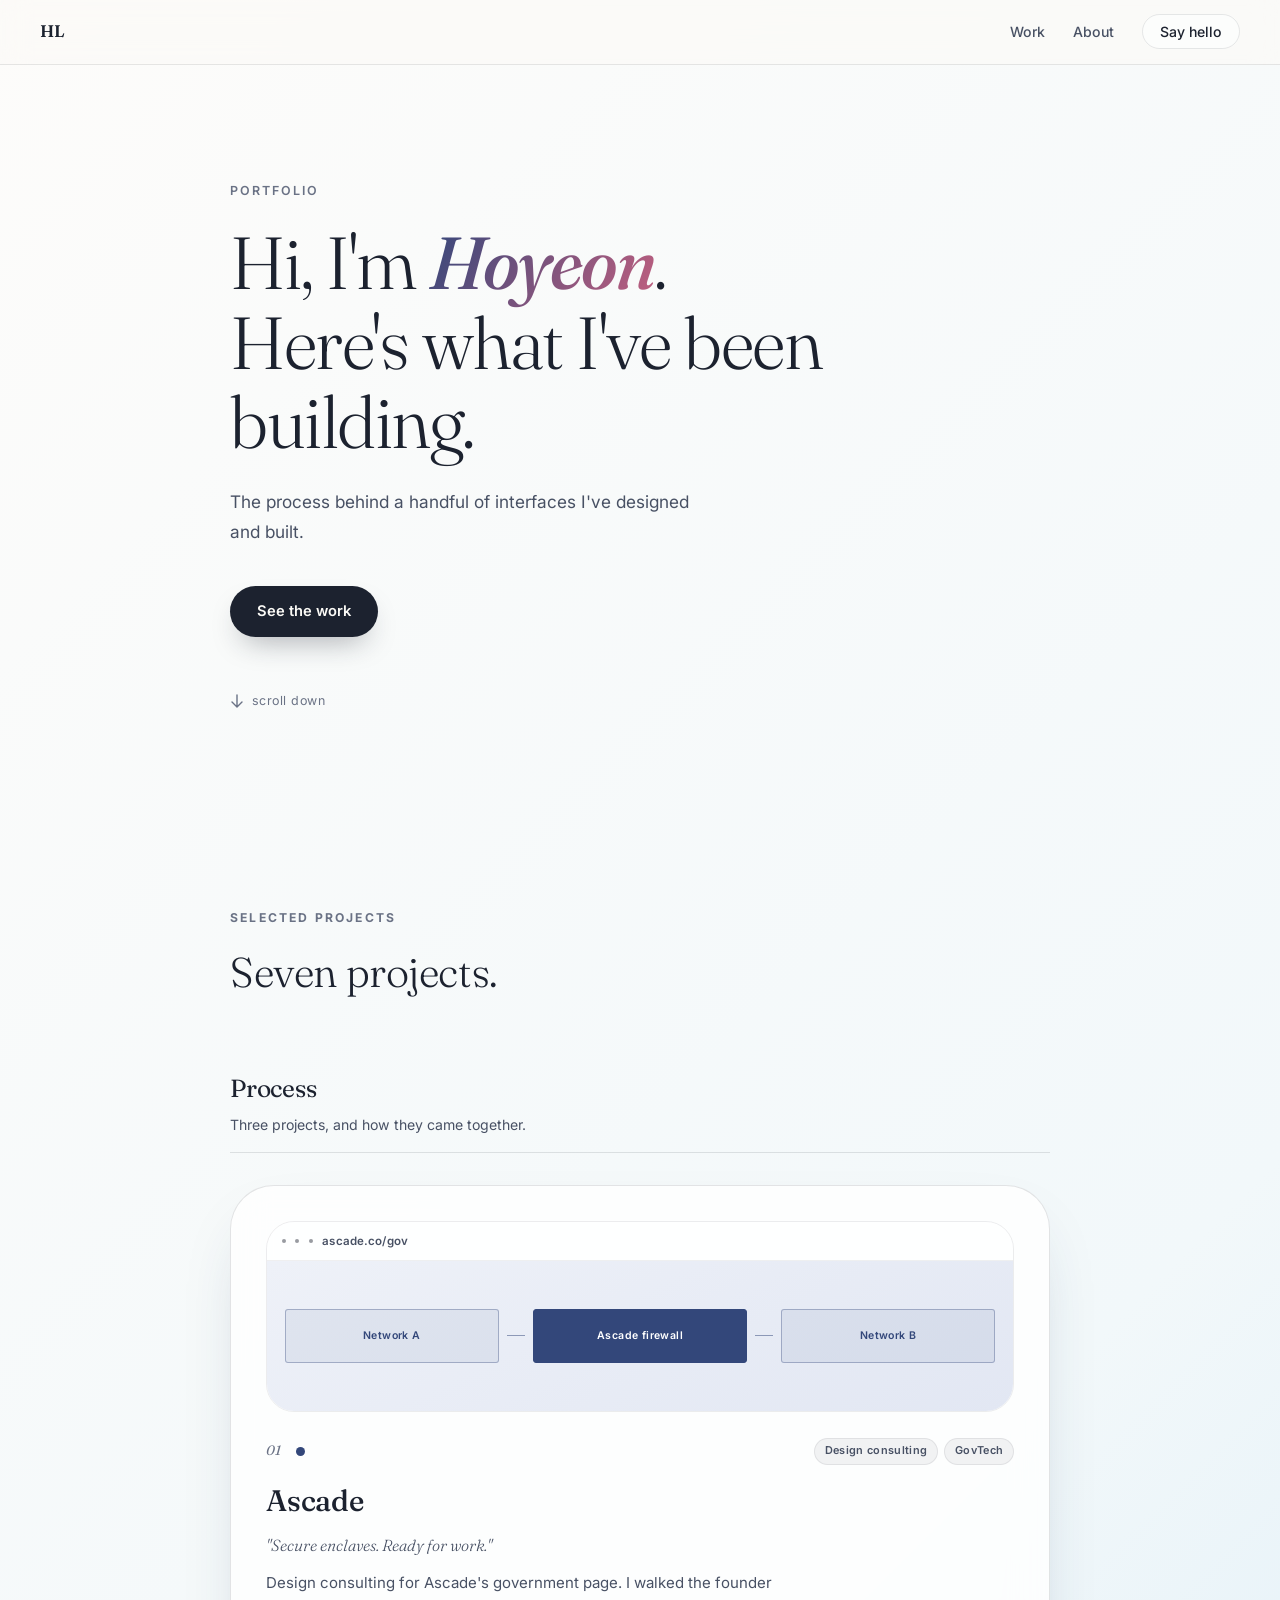
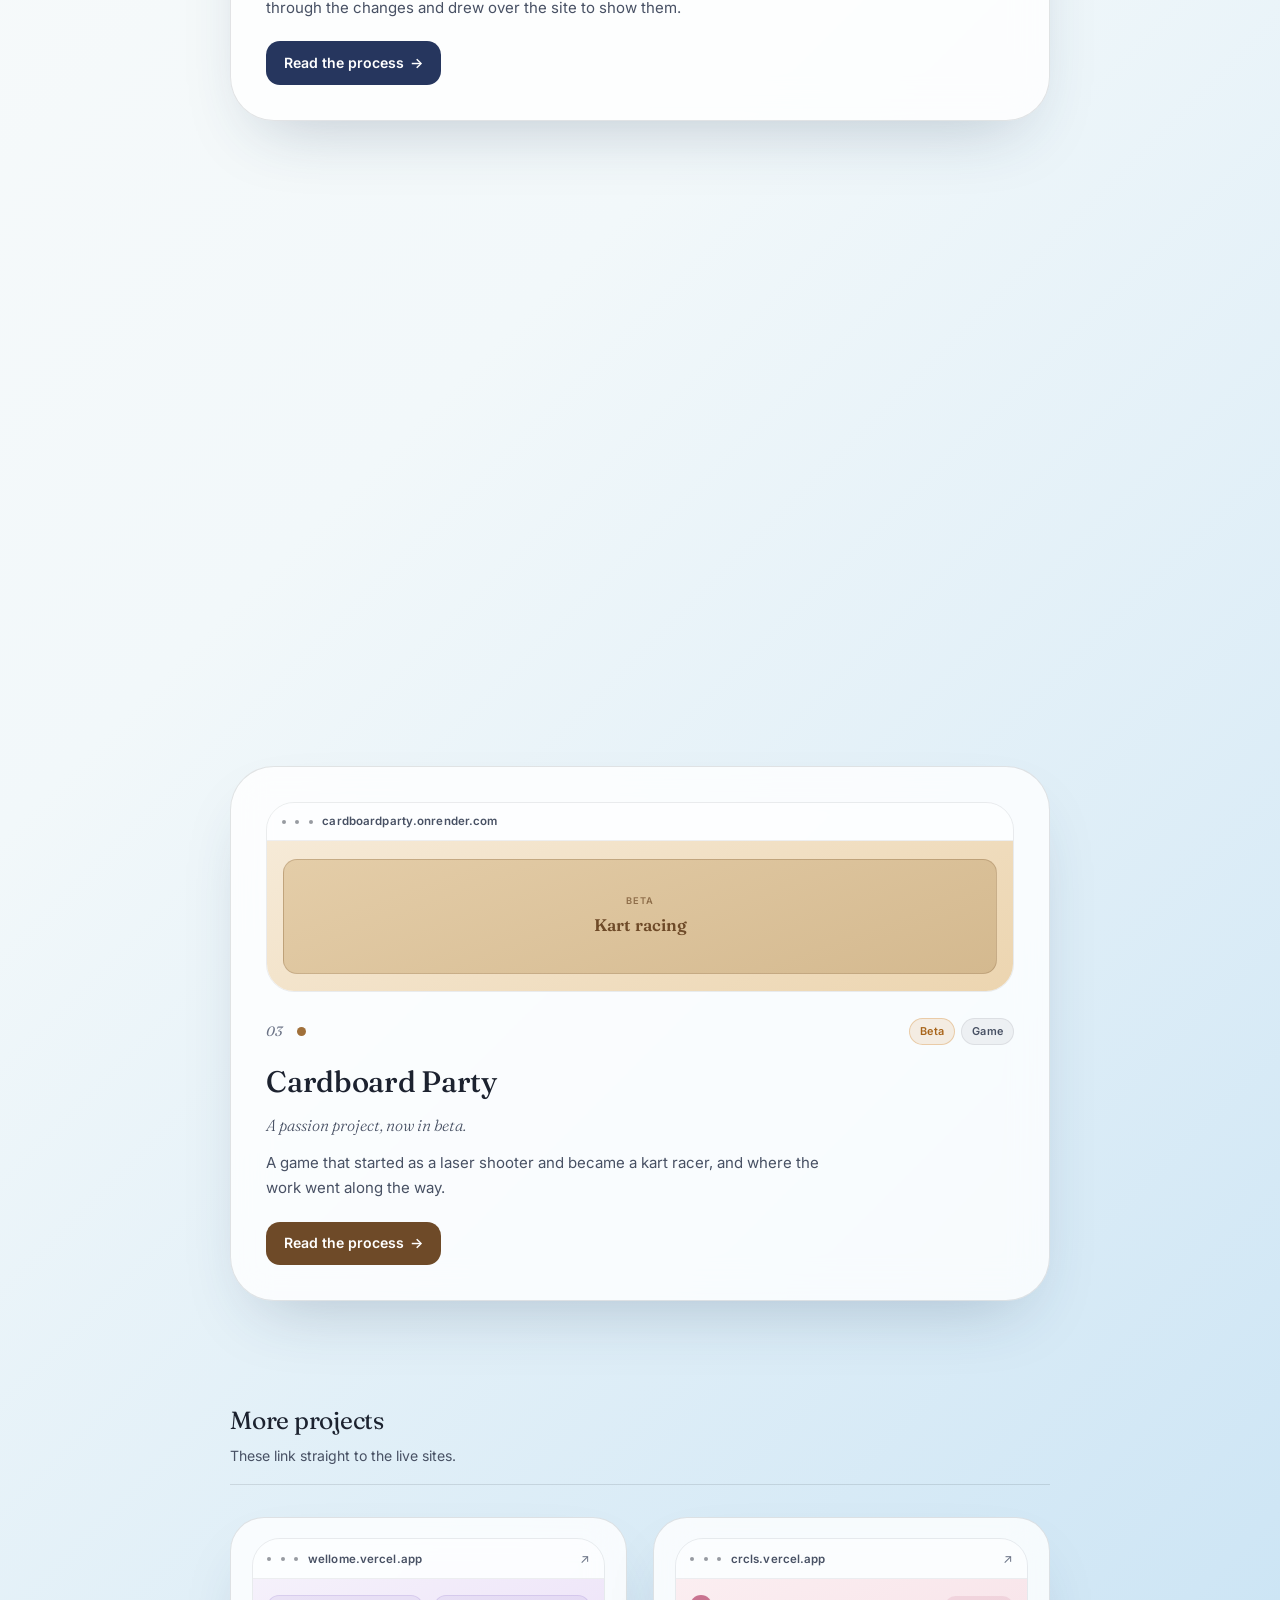
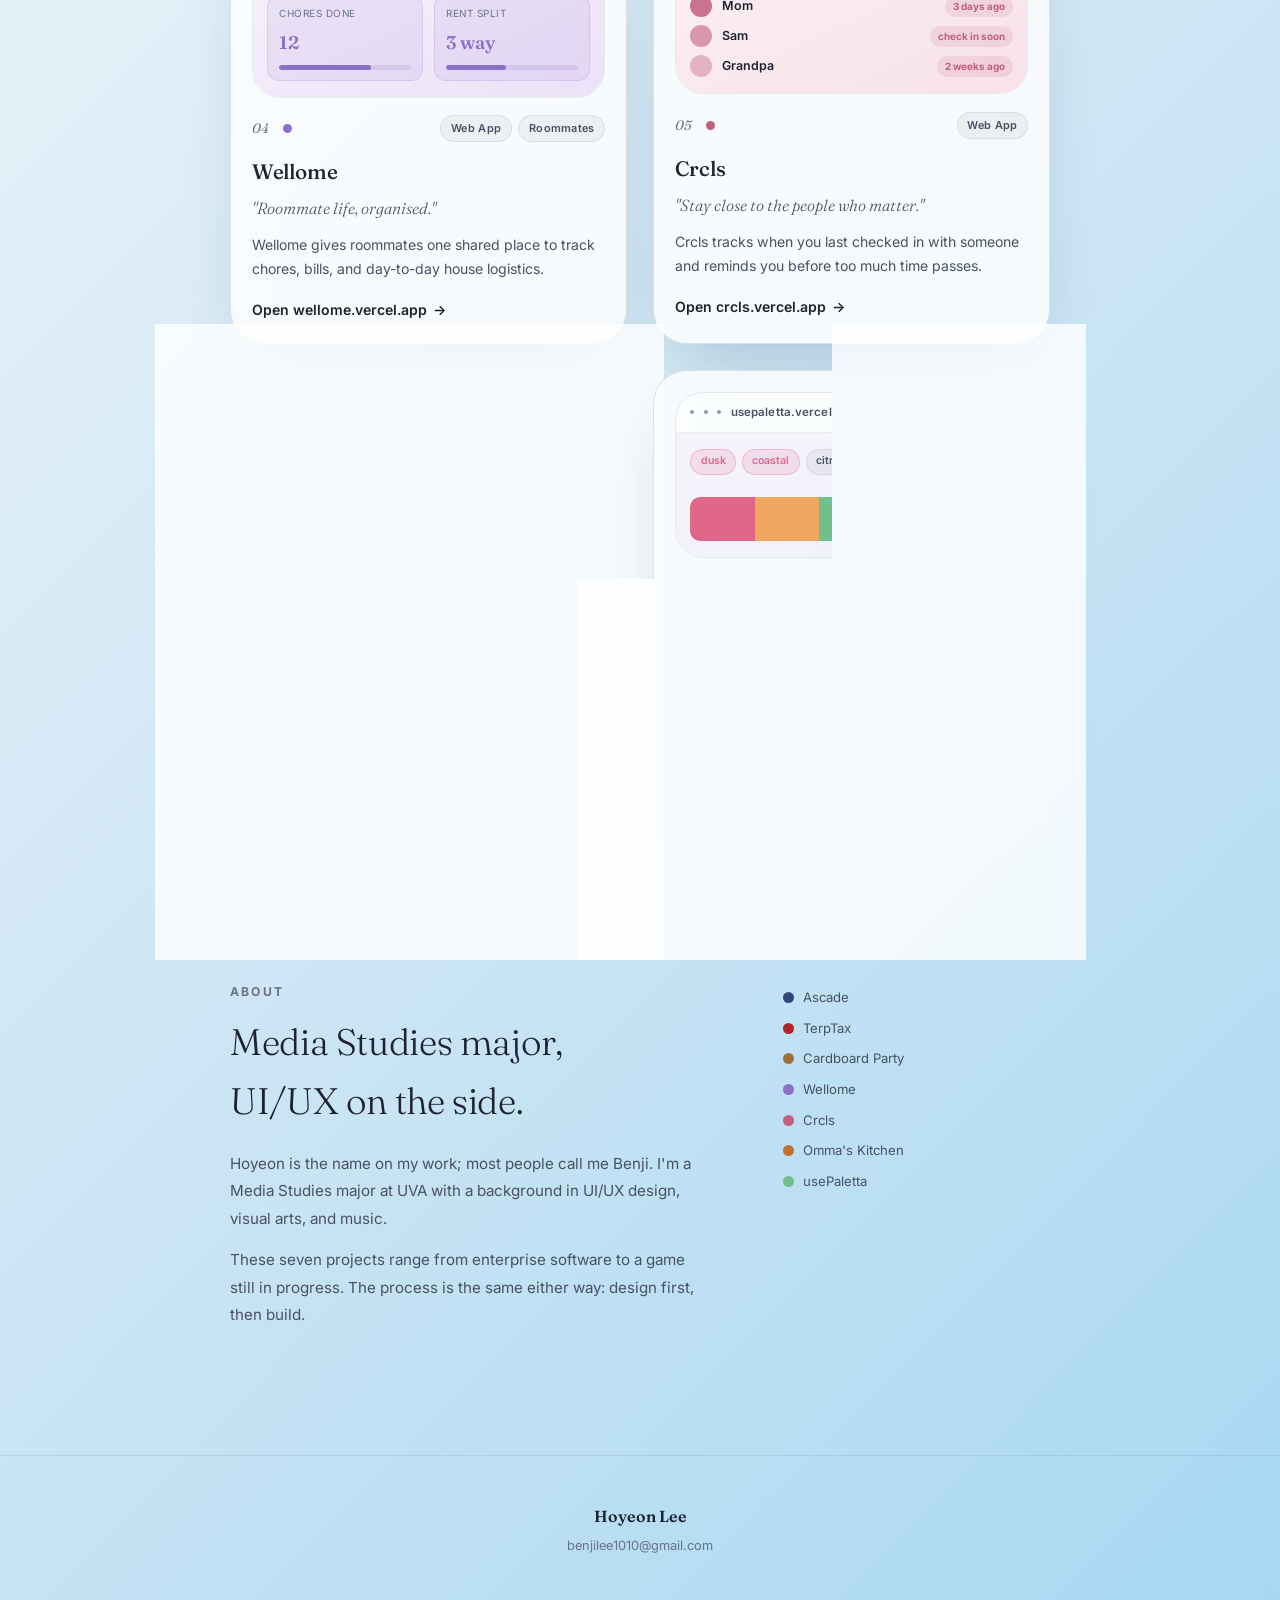
==== commit 5b939d2d: "Clearer reading path: themed case pages, section rail, numbered panels, next-project card Each proce" ====
--- a/index.html
+++ b/index.html
@@ -10,7 +10,7 @@
 <link rel="preconnect" href="https://fonts.gstatic.com" crossorigin />
 <link href="https://fonts.googleapis.com/css2?family=Inter:wght@400;500;600;700&family=Fraunces:ital,opsz,wght@0,9..144,300;0,9..144,400;0,9..144,500;0,9..144,600;1,9..144,300;1,9..144,500&display=swap" rel="stylesheet" />
 
-<link rel="stylesheet" href="/styles.css?v=2" />
+<link rel="stylesheet" href="/styles.css?v=3" />
 </head>
 <body>
 
@@ -49,7 +49,7 @@
       <p class="group-note">Three projects, and how they came together.</p>
     </div>
 
-    <a class="card" data-index="01" href="/ascade">
+    <a class="card feature" data-index="01" href="/ascade" style="--accent-ink:#26365e">
       <div class="card-preview preview-ascade">
         <div class="preview-bar">
           <span class="preview-dot"></span><span class="preview-dot"></span><span class="preview-dot"></span>
@@ -72,7 +72,7 @@
       <span class="card-cta">Read the process <span>&rarr;</span></span>
     </a>
 
-    <a class="card" data-index="02" href="/terptax">
+    <a class="card feature" data-index="02" href="/terptax" style="--accent-ink:#8f1d22">
       <div class="card-preview preview-terptax">
         <div class="preview-bar">
           <span class="preview-dot"></span><span class="preview-dot"></span><span class="preview-dot"></span>
@@ -99,7 +99,7 @@
       <span class="card-cta">Read the process <span>&rarr;</span></span>
     </a>
 
-    <a class="card" data-index="03" href="/cardboard-party">
+    <a class="card feature" data-index="03" href="/cardboard-party" style="--accent-ink:#6e4a28">
       <div class="card-preview preview-cardboard">
         <div class="preview-bar">
           <span class="preview-dot"></span><span class="preview-dot"></span><span class="preview-dot"></span>
@@ -122,141 +122,144 @@
       <span class="card-cta">Read the process <span>&rarr;</span></span>
     </a>
 
-    <div class="group-head later">
+    <div class="group-head later" id="more">
       <h3 class="group-title">More projects</h3>
       <p class="group-note">These link straight to the live sites.</p>
     </div>
 
-    <a class="card" data-index="04" href="https://wellome.vercel.app/" target="_blank" rel="noopener">
-      <div class="card-preview preview-wellome">
-        <div class="preview-bar">
-          <span class="preview-dot"></span><span class="preview-dot"></span><span class="preview-dot"></span>
-          <span class="preview-url">wellome.vercel.app</span>
-          <span class="preview-arrow">&#8599;</span>
-        </div>
-        <div class="preview-content">
-          <div class="wl-card">
-            <span class="wl-label">Chores done</span>
-            <span class="wl-num">12</span>
-            <div class="wl-bar"><div class="wl-bar-fill"></div></div>
-          </div>
-          <div class="wl-card">
-            <span class="wl-label">Rent split</span>
-            <span class="wl-num">3 way</span>
-            <div class="wl-bar"><div class="wl-bar-fill" style="width:45%"></div></div>
-          </div>
-        </div>
-      </div>
-      <div class="card-meta">
-        <span class="card-num">04</span>
-        <div class="swatch-key"><span style="background:var(--c-wellome)"></span></div>
-        <div class="tags"><span class="tag">Web App</span><span class="tag">Roommates</span></div>
-      </div>
-      <h3 class="card-title">Wellome</h3>
-      <p class="card-tagline">"Roommate life, organised."</p>
-      <p class="card-desc">
-        Wellome gives roommates one shared place to track chores, bills, and day-to-day house
-        logistics.
-      </p>
-      <span class="card-cta">Open wellome.vercel.app <span>&rarr;</span></span>
-    </a>
-
-    <a class="card" data-index="05" href="https://crcls.vercel.app/" target="_blank" rel="noopener">
-      <div class="card-preview preview-crcls">
-        <div class="preview-bar">
-          <span class="preview-dot"></span><span class="preview-dot"></span><span class="preview-dot"></span>
-          <span class="preview-url">crcls.vercel.app</span>
-          <span class="preview-arrow">&#8599;</span>
-        </div>
-        <div class="preview-content">
-          <div class="cr-row"><div class="cr-avatar"></div><span class="cr-name">Mom</span><span class="cr-chip">3 days ago</span></div>
-          <div class="cr-row"><div class="cr-avatar" style="opacity:.6"></div><span class="cr-name">Sam</span><span class="cr-chip">check in soon</span></div>
-          <div class="cr-row"><div class="cr-avatar" style="opacity:.4"></div><span class="cr-name">Grandpa</span><span class="cr-chip">2 weeks ago</span></div>
-        </div>
-      </div>
-      <div class="card-meta">
-        <span class="card-num">05</span>
-        <div class="swatch-key"><span style="background:var(--c-crcls)"></span></div>
-        <div class="tags"><span class="tag">Web App</span></div>
-      </div>
-      <h3 class="card-title">Crcls</h3>
-      <p class="card-tagline">"Stay close to the people who matter."</p>
-      <p class="card-desc">
-        Crcls tracks when you last checked in with someone and reminds you before too much time
-        passes.
-      </p>
-      <span class="card-cta">Open crcls.vercel.app <span>&rarr;</span></span>
-    </a>
-
-    <a class="card" data-index="06" href="https://ommaskitchen.vercel.app/" target="_blank" rel="noopener">
-      <div class="card-preview preview-omma">
-        <div class="preview-bar">
-          <span class="preview-dot"></span><span class="preview-dot"></span><span class="preview-dot"></span>
-          <span class="preview-url">ommaskitchen.vercel.app</span>
-          <span class="preview-arrow">&#8599;</span>
-        </div>
-        <div class="preview-content">
-          <div class="omma-menu">
-            <div class="omma-item"></div>
-            <div class="omma-item"></div>
-            <div class="omma-item"></div>
-          </div>
-          <div class="omma-cart"><span>Cart</span><span>3 items</span></div>
-        </div>
-      </div>
-      <div class="card-meta">
-        <span class="card-num">06</span>
-        <div class="swatch-key"><span style="background:var(--c-omma)"></span></div>
-        <div class="tags"><span class="tag">Web App</span><span class="tag">Demo</span></div>
-      </div>
-      <h3 class="card-title">Omma's Kitchen</h3>
-      <p class="card-tagline">A concept ordering site for a Korean restaurant.</p>
-      <p class="card-desc">
-        Browse the menu, build a cart, and check out — a self-directed demo, not a real
-        restaurant's live product.
-      </p>
-      <span class="card-cta">Open ommaskitchen.vercel.app <span>&rarr;</span></span>
-    </a>
-
-    <a class="card" data-index="07" href="https://usepaletta.vercel.app/" target="_blank" rel="noopener">
-      <div class="card-preview preview-paletta">
-        <div class="preview-bar">
-          <span class="preview-dot"></span><span class="preview-dot"></span><span class="preview-dot"></span>
-          <span class="preview-url">usepaletta.vercel.app</span>
-          <span class="preview-arrow">&#8599;</span>
-        </div>
-        <div class="preview-content">
-          <div class="pal-chips">
-            <span class="pal-chip active">dusk</span>
-            <span class="pal-chip active">coastal</span>
-            <span class="pal-chip">citrus</span>
-            <span class="pal-chip">moody</span>
-          </div>
-          <div class="pal-swatches">
+    <div class="more-grid">
+  
+      <a class="card" data-index="04" href="https://wellome.vercel.app/" target="_blank" rel="noopener">
+        <div class="card-preview preview-wellome">
+          <div class="preview-bar">
+            <span class="preview-dot"></span><span class="preview-dot"></span><span class="preview-dot"></span>
+            <span class="preview-url">wellome.vercel.app</span>
+            <span class="preview-arrow">&#8599;</span>
+          </div>
+          <div class="preview-content">
+            <div class="wl-card">
+              <span class="wl-label">Chores done</span>
+              <span class="wl-num">12</span>
+              <div class="wl-bar"><div class="wl-bar-fill"></div></div>
+            </div>
+            <div class="wl-card">
+              <span class="wl-label">Rent split</span>
+              <span class="wl-num">3 way</span>
+              <div class="wl-bar"><div class="wl-bar-fill" style="width:45%"></div></div>
+            </div>
+          </div>
+        </div>
+        <div class="card-meta">
+          <span class="card-num">04</span>
+          <div class="swatch-key"><span style="background:var(--c-wellome)"></span></div>
+          <div class="tags"><span class="tag">Web App</span><span class="tag">Roommates</span></div>
+        </div>
+        <h3 class="card-title">Wellome</h3>
+        <p class="card-tagline">"Roommate life, organised."</p>
+        <p class="card-desc">
+          Wellome gives roommates one shared place to track chores, bills, and day-to-day house
+          logistics.
+        </p>
+        <span class="card-cta">Open wellome.vercel.app <span>&rarr;</span></span>
+      </a>
+  
+      <a class="card" data-index="05" href="https://crcls.vercel.app/" target="_blank" rel="noopener">
+        <div class="card-preview preview-crcls">
+          <div class="preview-bar">
+            <span class="preview-dot"></span><span class="preview-dot"></span><span class="preview-dot"></span>
+            <span class="preview-url">crcls.vercel.app</span>
+            <span class="preview-arrow">&#8599;</span>
+          </div>
+          <div class="preview-content">
+            <div class="cr-row"><div class="cr-avatar"></div><span class="cr-name">Mom</span><span class="cr-chip">3 days ago</span></div>
+            <div class="cr-row"><div class="cr-avatar" style="opacity:.6"></div><span class="cr-name">Sam</span><span class="cr-chip">check in soon</span></div>
+            <div class="cr-row"><div class="cr-avatar" style="opacity:.4"></div><span class="cr-name">Grandpa</span><span class="cr-chip">2 weeks ago</span></div>
+          </div>
+        </div>
+        <div class="card-meta">
+          <span class="card-num">05</span>
+          <div class="swatch-key"><span style="background:var(--c-crcls)"></span></div>
+          <div class="tags"><span class="tag">Web App</span></div>
+        </div>
+        <h3 class="card-title">Crcls</h3>
+        <p class="card-tagline">"Stay close to the people who matter."</p>
+        <p class="card-desc">
+          Crcls tracks when you last checked in with someone and reminds you before too much time
+          passes.
+        </p>
+        <span class="card-cta">Open crcls.vercel.app <span>&rarr;</span></span>
+      </a>
+  
+      <a class="card" data-index="06" href="https://ommaskitchen.vercel.app/" target="_blank" rel="noopener">
+        <div class="card-preview preview-omma">
+          <div class="preview-bar">
+            <span class="preview-dot"></span><span class="preview-dot"></span><span class="preview-dot"></span>
+            <span class="preview-url">ommaskitchen.vercel.app</span>
+            <span class="preview-arrow">&#8599;</span>
+          </div>
+          <div class="preview-content">
+            <div class="omma-menu">
+              <div class="omma-item"></div>
+              <div class="omma-item"></div>
+              <div class="omma-item"></div>
+            </div>
+            <div class="omma-cart"><span>Cart</span><span>3 items</span></div>
+          </div>
+        </div>
+        <div class="card-meta">
+          <span class="card-num">06</span>
+          <div class="swatch-key"><span style="background:var(--c-omma)"></span></div>
+          <div class="tags"><span class="tag">Web App</span><span class="tag">Demo</span></div>
+        </div>
+        <h3 class="card-title">Omma's Kitchen</h3>
+        <p class="card-tagline">A concept ordering site for a Korean restaurant.</p>
+        <p class="card-desc">
+          Browse the menu, build a cart, and check out — a self-directed demo, not a real
+          restaurant's live product.
+        </p>
+        <span class="card-cta">Open ommaskitchen.vercel.app <span>&rarr;</span></span>
+      </a>
+  
+      <a class="card" data-index="07" href="https://usepaletta.vercel.app/" target="_blank" rel="noopener">
+        <div class="card-preview preview-paletta">
+          <div class="preview-bar">
+            <span class="preview-dot"></span><span class="preview-dot"></span><span class="preview-dot"></span>
+            <span class="preview-url">usepaletta.vercel.app</span>
+            <span class="preview-arrow">&#8599;</span>
+          </div>
+          <div class="preview-content">
+            <div class="pal-chips">
+              <span class="pal-chip active">dusk</span>
+              <span class="pal-chip active">coastal</span>
+              <span class="pal-chip">citrus</span>
+              <span class="pal-chip">moody</span>
+            </div>
+            <div class="pal-swatches">
+              <span style="background:var(--c-paletta1)"></span>
+              <span style="background:var(--c-paletta2)"></span>
+              <span style="background:var(--c-paletta3)"></span>
+              <span style="background:var(--c-paletta4)"></span>
+              <span style="background:var(--c-paletta5)"></span>
+            </div>
+          </div>
+        </div>
+        <div class="card-meta">
+          <span class="card-num">07</span>
+          <div class="swatch-key">
             <span style="background:var(--c-paletta1)"></span>
-            <span style="background:var(--c-paletta2)"></span>
             <span style="background:var(--c-paletta3)"></span>
             <span style="background:var(--c-paletta4)"></span>
-            <span style="background:var(--c-paletta5)"></span>
-          </div>
-        </div>
-      </div>
-      <div class="card-meta">
-        <span class="card-num">07</span>
-        <div class="swatch-key">
-          <span style="background:var(--c-paletta1)"></span>
-          <span style="background:var(--c-paletta3)"></span>
-          <span style="background:var(--c-paletta4)"></span>
-        </div>
-        <div class="tags"><span class="tag">Web App</span></div>
-      </div>
-      <h3 class="card-title">usePaletta</h3>
-      <p class="card-tagline">A color palette generator driven by keywords.</p>
-      <p class="card-desc">
-        Combine mood words to generate a color palette, without picking hex codes by hand.
-      </p>
-      <span class="card-cta">Open usepaletta.vercel.app <span>&rarr;</span></span>
-    </a>
+          </div>
+          <div class="tags"><span class="tag">Web App</span></div>
+        </div>
+        <h3 class="card-title">usePaletta</h3>
+        <p class="card-tagline">A color palette generator driven by keywords.</p>
+        <p class="card-desc">
+          Combine mood words to generate a color palette, without picking hex codes by hand.
+        </p>
+        <span class="card-cta">Open usepaletta.vercel.app <span>&rarr;</span></span>
+      </a>
+    </div>
 
   </div>
 </section>
--- a/styles.css
+++ b/styles.css
@@ -6,11 +6,11 @@
     --sky-3:      #cfe6f5;
     --sky-4:      #a8d8f2;
     --ink:        #1c222f;
-    --ink-soft:   #5c6577;
-    --ink-faint:  #8b93a3;
+    --ink-soft:   #485164;
+    --ink-faint:  #6a7285;
     --line:       rgba(28, 34, 47, 0.1);
-    --card-bg:    rgba(255, 255, 255, 0.66);
-    --card-line:  rgba(28, 34, 47, 0.09);
+    --card-bg:    rgba(255, 255, 255, 0.8);
+    --card-line:  rgba(28, 34, 47, 0.12);
     --shadow:     0 30px 70px -30px rgba(31, 56, 90, 0.28);
 
     --c-ascade:   #33477a;
@@ -413,49 +413,99 @@
   .footer a { text-decoration: none; }
   .footer a:hover { color: var(--ink); }
 
+  /* ── PAGE THEMES (each project borrows its card's colors) ───── */
+  .theme-ascade    { --sky-2: #e9edf8; --sky-3: #dce2f1; --sky-4: #c2cde8; --accent: #33477a; --accent-ink: #26365e; --accent-soft: rgba(51,71,122,0.09);  --accent-line: rgba(51,71,122,0.24); }
+  .theme-terptax   { --sky-2: #f9e8e5; --sky-3: #f5dfdb; --sky-4: #eec3be; --accent: #b4232a; --accent-ink: #8f1d22; --accent-soft: rgba(180,35,42,0.08);  --accent-line: rgba(180,35,42,0.24); }
+  .theme-cardboard { --sky-2: #f6e6cc; --sky-3: #efdcbd; --sky-4: #e3c898; --accent: #a0703a; --accent-ink: #6e4a28; --accent-soft: rgba(160,112,58,0.12); --accent-line: rgba(160,112,58,0.32); }
+
+  .theme-ascade, .theme-terptax, .theme-cardboard { background: linear-gradient(135deg, var(--sky-1) 0%, var(--sky-2) 24%, var(--sky-3) 62%, var(--sky-4) 100%); }
+
+  :focus-visible { outline: 3px solid var(--accent-ink, var(--ink)); outline-offset: 3px; }
+  .card:focus-visible { border-radius: clamp(28px, 5vw, 44px); }
+
   /* ── HOME: GROUPS ────────────────────────────────── */
-  .group-head { display: flex; flex-direction: column; gap: 0.35rem; margin: 0 0 -1.4rem; }
-  .group-head.later { margin-top: 2.6rem; }
-  .group-title { font-family: var(--font-display); font-weight: 400; font-size: 1.25rem; letter-spacing: -0.01em; }
-  .group-note { font-size: 0.86rem; color: var(--ink-soft); }
+  .group-head { display: flex; flex-direction: column; gap: 0.3rem; padding-bottom: 1rem; border-bottom: 1px solid rgba(28,34,47,0.12); margin: 0 0 -1.4rem; scroll-margin-top: 90px; }
+  .group-head.later { margin-top: 2.8rem; }
+  .group-title { font-family: var(--font-display); font-weight: 400; font-size: 1.55rem; letter-spacing: -0.01em; }
+  .group-note { font-size: 0.88rem; color: var(--ink-soft); }
+  .card.feature .card-cta { align-self: flex-start; width: fit-content; padding: 0.65rem 1.1rem; border-radius: 14px; background: var(--accent-ink); color: #fff; }
+  .more-grid { display: grid; grid-template-columns: repeat(2, minmax(0, 1fr)); gap: 1.6rem; }
+  .more-grid .card { border-radius: clamp(24px, 4vw, 34px); padding: 1.3rem; }
+  .more-grid .card-preview { margin-bottom: 1.1rem; }
+  .more-grid .preview-content { min-height: 108px; padding: 1rem 0.9rem; }
+  .more-grid .card-meta { flex-wrap: wrap; row-gap: 0.5rem; }
+  .more-grid .card-title { font-size: 1.3rem; }
+  .more-grid .card-desc { font-size: 0.88rem; margin-bottom: 1rem; }
 
   /* ── CASE PAGES ──────────────────────────────────── */
   .nav-mark { text-decoration: none; color: inherit; }
-  .case { max-width: 900px; margin: 0 auto; padding: 8rem 2.5rem 5rem; }
-  .case-inner { max-width: 680px; }
-  .back { display: inline-flex; align-items: center; gap: 0.4rem; font-size: 0.84rem; font-weight: 500; color: var(--ink-soft); text-decoration: none; margin-bottom: 2.4rem; transition: color 0.2s; }
+  .progress { position: fixed; top: 0; left: 0; right: 0; height: 3px; z-index: 120; pointer-events: none; }
+  .progress span { display: block; height: 100%; width: 0; background: var(--accent); }
+
+  .case { max-width: 1000px; margin: 0 auto; padding: 8rem 2.5rem 5rem; display: grid; grid-template-columns: 168px minmax(0, 700px); gap: 3rem; align-items: start; }
+  .rail { position: sticky; top: 7rem; display: flex; flex-direction: column; gap: 0.9rem; }
+  .rail-title { font-size: 0.68rem; font-weight: 700; letter-spacing: 0.16em; text-transform: uppercase; color: var(--ink-soft); padding-left: 0.7rem; }
+  .rail ol { list-style: none; display: flex; flex-direction: column; gap: 0.2rem; }
+  .rail-link { display: flex; align-items: center; gap: 0.65rem; padding: 0.5rem 0.7rem; border-radius: 14px; font-size: 0.85rem; font-weight: 500; line-height: 1.3; color: var(--ink-soft); text-decoration: none; transition: background 0.2s, color 0.2s; }
+  .rail-link:hover { color: var(--ink); background: rgba(255,255,255,0.5); }
+  .rail-num { position: relative; flex-shrink: 0; width: 22px; height: 22px; border-radius: 50%; display: grid; place-items: center; font-size: 0.7rem; font-weight: 700; color: var(--accent-ink); border: 1px solid var(--accent-line); background: rgba(255,255,255,0.7); transition: background 0.2s, color 0.2s; }
+  .rail li:not(:last-child) .rail-num::after { content: ''; position: absolute; left: 50%; top: 100%; width: 1px; height: 1.2rem; background: var(--accent-line); }
+  .rail-link.active { color: var(--ink); font-weight: 600; background: rgba(255,255,255,0.78); box-shadow: 0 8px 20px -14px rgba(31,56,90,0.45); }
+  .rail-link.active .rail-num { background: var(--accent-ink); border-color: var(--accent-ink); color: #fff; }
+
+  .back { display: inline-flex; align-items: center; gap: 0.4rem; font-size: 0.86rem; font-weight: 500; color: var(--ink-soft); text-decoration: none; margin-bottom: 2.2rem; transition: color 0.2s; }
   .back:hover { color: var(--ink); }
-  .case-eyebrow { font-size: 0.76rem; font-weight: 600; letter-spacing: 0.16em; text-transform: uppercase; color: var(--ink-faint); margin-bottom: 1.1rem; }
-  .case-title { font-family: var(--font-display); font-weight: 300; font-size: clamp(2.4rem, 5.6vw, 3.8rem); line-height: 1.08; letter-spacing: -0.02em; text-wrap: balance; margin-bottom: 1.2rem; }
-  .case-lead { font-size: 1.08rem; line-height: 1.7; color: var(--ink-soft); margin-bottom: 2.4rem; }
-  .meta { display: grid; grid-template-columns: repeat(auto-fit, minmax(150px, 1fr)); gap: 1.2rem 1.6rem; padding: 1.4rem 1.6rem; border-radius: clamp(22px, 4vw, 32px); background: var(--card-bg); border: 1px solid var(--card-line); box-shadow: var(--shadow); backdrop-filter: blur(18px); -webkit-backdrop-filter: blur(18px); margin-bottom: 4rem; }
-  .meta dt { font-size: 0.68rem; font-weight: 700; letter-spacing: 0.14em; text-transform: uppercase; color: var(--ink-faint); margin-bottom: 0.3rem; }
-  .meta dd { font-size: 0.9rem; line-height: 1.5; color: var(--ink); }
-  .meta a { text-decoration: none; border-bottom: 1px solid rgba(28,34,47,0.25); }
-  .meta a:hover { border-bottom-color: var(--ink); }
-  .step { padding: 2.6rem 0; border-top: 1px solid rgba(28,34,47,0.1); }
-  .step-label { font-size: 0.72rem; font-weight: 700; letter-spacing: 0.16em; text-transform: uppercase; color: var(--ink-faint); margin-bottom: 0.7rem; }
-  .step h2 { font-family: var(--font-display); font-weight: 400; font-size: clamp(1.4rem, 2.8vw, 1.8rem); letter-spacing: -0.01em; line-height: 1.2; margin-bottom: 1rem; text-wrap: balance; }
-  .step p { font-size: 0.98rem; line-height: 1.8; color: var(--ink-soft); margin-bottom: 1rem; }
-  .step p:last-child { margin-bottom: 0; }
-  .points { list-style: none; display: flex; flex-direction: column; gap: 0.9rem; margin: 1.2rem 0; }
-  .points li { font-size: 0.96rem; line-height: 1.7; color: var(--ink-soft); padding-left: 1.2rem; position: relative; }
-  .points li::before { content: ''; position: absolute; left: 0; top: 0.72em; width: 6px; height: 6px; border-radius: 50%; background: var(--accent, var(--ink-faint)); }
+  .case-eyebrow { font-size: 0.76rem; font-weight: 700; letter-spacing: 0.16em; text-transform: uppercase; color: var(--accent-ink); margin-bottom: 1rem; }
+  .case-title { font-family: var(--font-display); font-weight: 300; font-size: clamp(2.6rem, 6vw, 4rem); line-height: 1.06; letter-spacing: -0.02em; text-wrap: balance; margin-bottom: 1.2rem; }
+  .case-lead { font-size: 1.1rem; line-height: 1.7; color: var(--ink); max-width: 36rem; margin-bottom: 2.2rem; }
+  .meta { display: grid; grid-template-columns: repeat(auto-fit, minmax(150px, 1fr)); gap: 1.2rem 1.6rem; padding: 1.4rem 1.7rem; border-radius: clamp(22px, 4vw, 32px); background: rgba(255,255,255,0.78); border: 1px solid var(--accent-line); box-shadow: 0 18px 40px -26px rgba(31,56,90,0.3); margin-bottom: 3rem; }
+  .meta dt { font-size: 0.68rem; font-weight: 700; letter-spacing: 0.14em; text-transform: uppercase; color: var(--accent-ink); margin-bottom: 0.3rem; }
+  .meta dd { font-size: 0.92rem; line-height: 1.5; color: var(--ink); }
+  .meta a { text-decoration: none; border-bottom: 1px solid var(--accent-line); }
+  .meta a:hover { border-bottom-color: var(--accent-ink); }
+
+  .step { scroll-margin-top: 6.5rem; padding: clamp(1.5rem, 3vw, 2.3rem); border-radius: clamp(22px, 4vw, 32px); background: rgba(255,255,255,0.74); border: 1px solid var(--accent-line); box-shadow: 0 18px 40px -28px rgba(31,56,90,0.3); }
+  .step + .step { margin-top: 1.4rem; }
+  .step-head { display: flex; align-items: center; gap: 0.7rem; margin-bottom: 1rem; }
+  .step-num { flex-shrink: 0; width: 28px; height: 28px; border-radius: 50%; display: grid; place-items: center; background: var(--accent-ink); color: #fff; font-size: 0.78rem; font-weight: 700; }
+  .step-label { font-size: 0.72rem; font-weight: 700; letter-spacing: 0.15em; text-transform: uppercase; color: var(--accent-ink); }
+  .step h2 { font-family: var(--font-display); font-weight: 400; font-size: clamp(1.45rem, 2.8vw, 1.9rem); letter-spacing: -0.01em; line-height: 1.2; margin-bottom: 1.1rem; text-wrap: balance; }
+  .step > p { font-size: 0.97rem; line-height: 1.8; color: var(--ink-soft); max-width: 40rem; margin-bottom: 1rem; }
+  .step > p:first-of-type { font-size: 1.04rem; color: var(--ink); }
+  .step > p:last-child { margin-bottom: 0; }
+  .points { list-style: none; display: flex; flex-direction: column; gap: 0.95rem; margin: 1.3rem 0; }
+  .points li { font-size: 0.96rem; line-height: 1.7; color: var(--ink-soft); padding-left: 1.3rem; position: relative; max-width: 40rem; }
+  .points li::before { content: ''; position: absolute; left: 0; top: 0.72em; width: 7px; height: 7px; border-radius: 50%; background: var(--accent); }
   .points strong { color: var(--ink); font-weight: 600; }
-  .timeline { list-style: none; display: flex; flex-direction: column; margin: 1.2rem 0 0; }
-  .timeline li { display: grid; grid-template-columns: 7.5rem 1fr; gap: 1.2rem; padding: 0.85rem 0; border-top: 1px solid rgba(28,34,47,0.08); font-size: 0.95rem; line-height: 1.6; color: var(--ink-soft); }
-  .timeline li:first-child { border-top: 0; }
-  .timeline time { font-size: 0.82rem; font-weight: 600; color: var(--ink); font-variant-numeric: tabular-nums; }
-  .case-end { display: flex; align-items: center; justify-content: space-between; gap: 1rem; flex-wrap: wrap; padding-top: 2.6rem; border-top: 1px solid rgba(28,34,47,0.1); }
-  .visit { display: inline-flex; align-items: center; gap: 0.4rem; font-size: 0.9rem; font-weight: 600; text-decoration: none; transition: gap 0.2s; }
-  .visit:hover { gap: 0.6rem; }
-  .case-end .back { margin-bottom: 0; }
+
+  .timeline { list-style: none; position: relative; padding-left: 1.7rem; margin: 1.3rem 0 0; }
+  .timeline::before { content: ''; position: absolute; left: 5px; top: 0.9rem; bottom: 0.9rem; width: 2px; background: var(--accent-line); }
+  .timeline li { position: relative; display: grid; grid-template-columns: 5.2rem 1fr; gap: 1rem; padding: 0.7rem 0; font-size: 0.95rem; line-height: 1.6; color: var(--ink-soft); }
+  .timeline li::before { content: ''; position: absolute; left: -1.7rem; top: 1.1rem; width: 12px; height: 12px; border-radius: 50%; background: var(--accent-ink); box-shadow: 0 0 0 4px rgba(255,255,255,0.9); }
+  .timeline time { font-size: 0.84rem; font-weight: 700; color: var(--accent-ink); font-variant-numeric: tabular-nums; }
+
+  .case-end { margin-top: 2.6rem; display: flex; flex-direction: column; gap: 1.4rem; }
+  .visit { display: inline-flex; align-items: center; gap: 0.5rem; width: fit-content; padding: 0.7rem 1.15rem; border-radius: 14px; border: 1px solid var(--accent-line); background: rgba(255,255,255,0.7); color: var(--accent-ink); font-size: 0.9rem; font-weight: 600; text-decoration: none; transition: background 0.2s, gap 0.2s; }
+  .visit:hover { background: #fff; gap: 0.7rem; }
+  .next { position: relative; display: grid; gap: 0.25rem; padding: 1.7rem 4.2rem 1.7rem 1.9rem; border-radius: clamp(24px, 4vw, 34px); text-decoration: none; color: var(--ink); background: linear-gradient(155deg, var(--n-from), var(--n-to)); border: 1px solid var(--n-line); box-shadow: 0 22px 46px -30px rgba(31,56,90,0.4); transition: transform 0.25s ease, box-shadow 0.25s ease; }
+  .next:hover { transform: translateY(-3px); box-shadow: 0 30px 56px -30px rgba(31,56,90,0.5); }
+  .next-label { font-size: 0.7rem; font-weight: 700; letter-spacing: 0.16em; text-transform: uppercase; color: var(--n-ink); }
+  .next-title { font-family: var(--font-display); font-weight: 500; font-size: 1.7rem; letter-spacing: -0.01em; line-height: 1.2; }
+  .next-sub { font-size: 0.88rem; color: var(--ink-soft); }
+  .next-arrow { position: absolute; right: 1.7rem; top: 50%; transform: translateY(-50%); width: 38px; height: 38px; border-radius: 50%; display: grid; place-items: center; background: var(--n-ink); color: #fff; font-size: 1.05rem; transition: right 0.25s ease; }
+  .next:hover .next-arrow { right: 1.4rem; }
 
   /* ── RESPONSIVE ──────────────────────────────────── */
+  @media (max-width: 960px) {
+    .case { grid-template-columns: minmax(0, 1fr); padding: 7rem 1.6rem 4rem; }
+    .rail { display: none; }
+  }
   @media (max-width: 720px) {
-    .case { padding: 6.5rem 1.4rem 4rem; }
-    .timeline li { grid-template-columns: 1fr; gap: 0.15rem; }
+    .more-grid { grid-template-columns: minmax(0, 1fr); }
+    .timeline li { grid-template-columns: 1fr; gap: 0.1rem; }
     .meta { padding: 1.2rem 1.3rem; }
+    .next { padding: 1.4rem 4rem 1.4rem 1.4rem; }
+    .next-arrow { right: 1.2rem; }
     .nav { padding: 1rem 1.4rem; }
     .nav-links { gap: 1rem; }
     .hero { padding: 7rem 1.4rem 3rem; }
